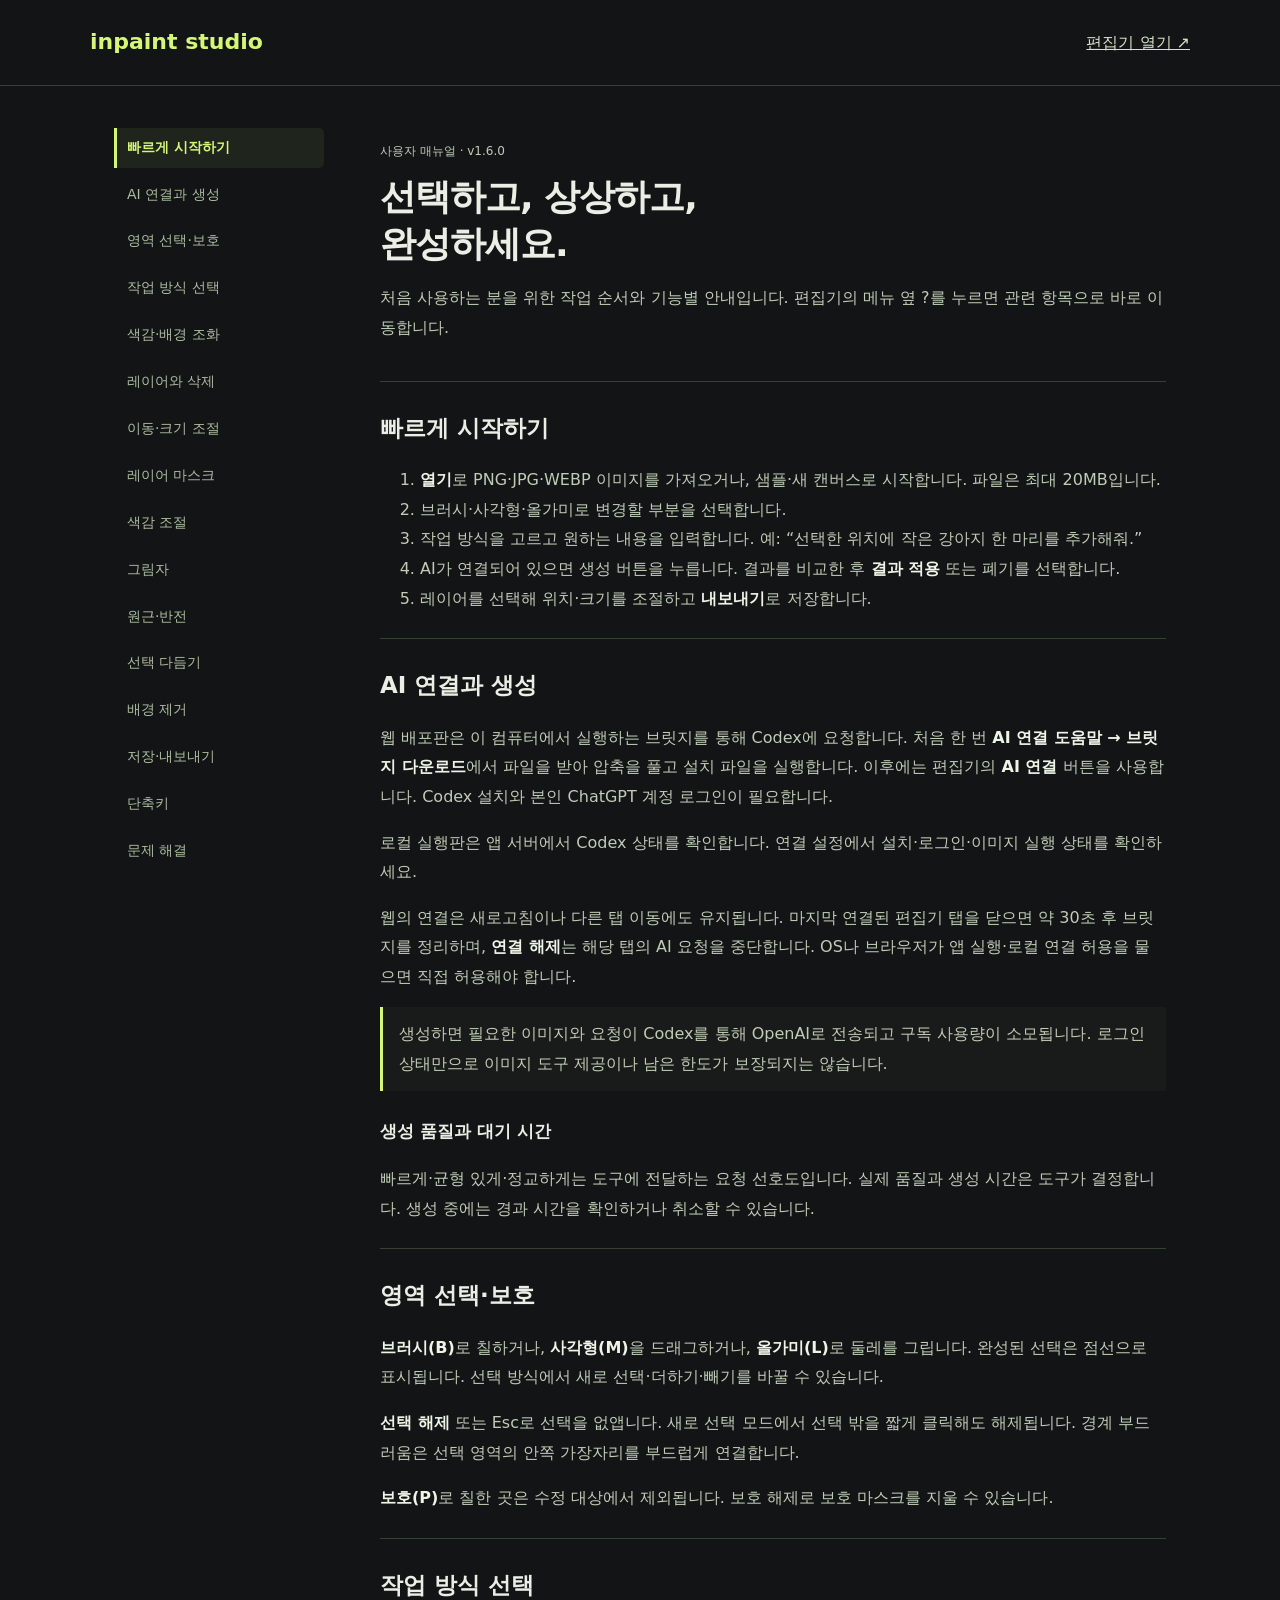
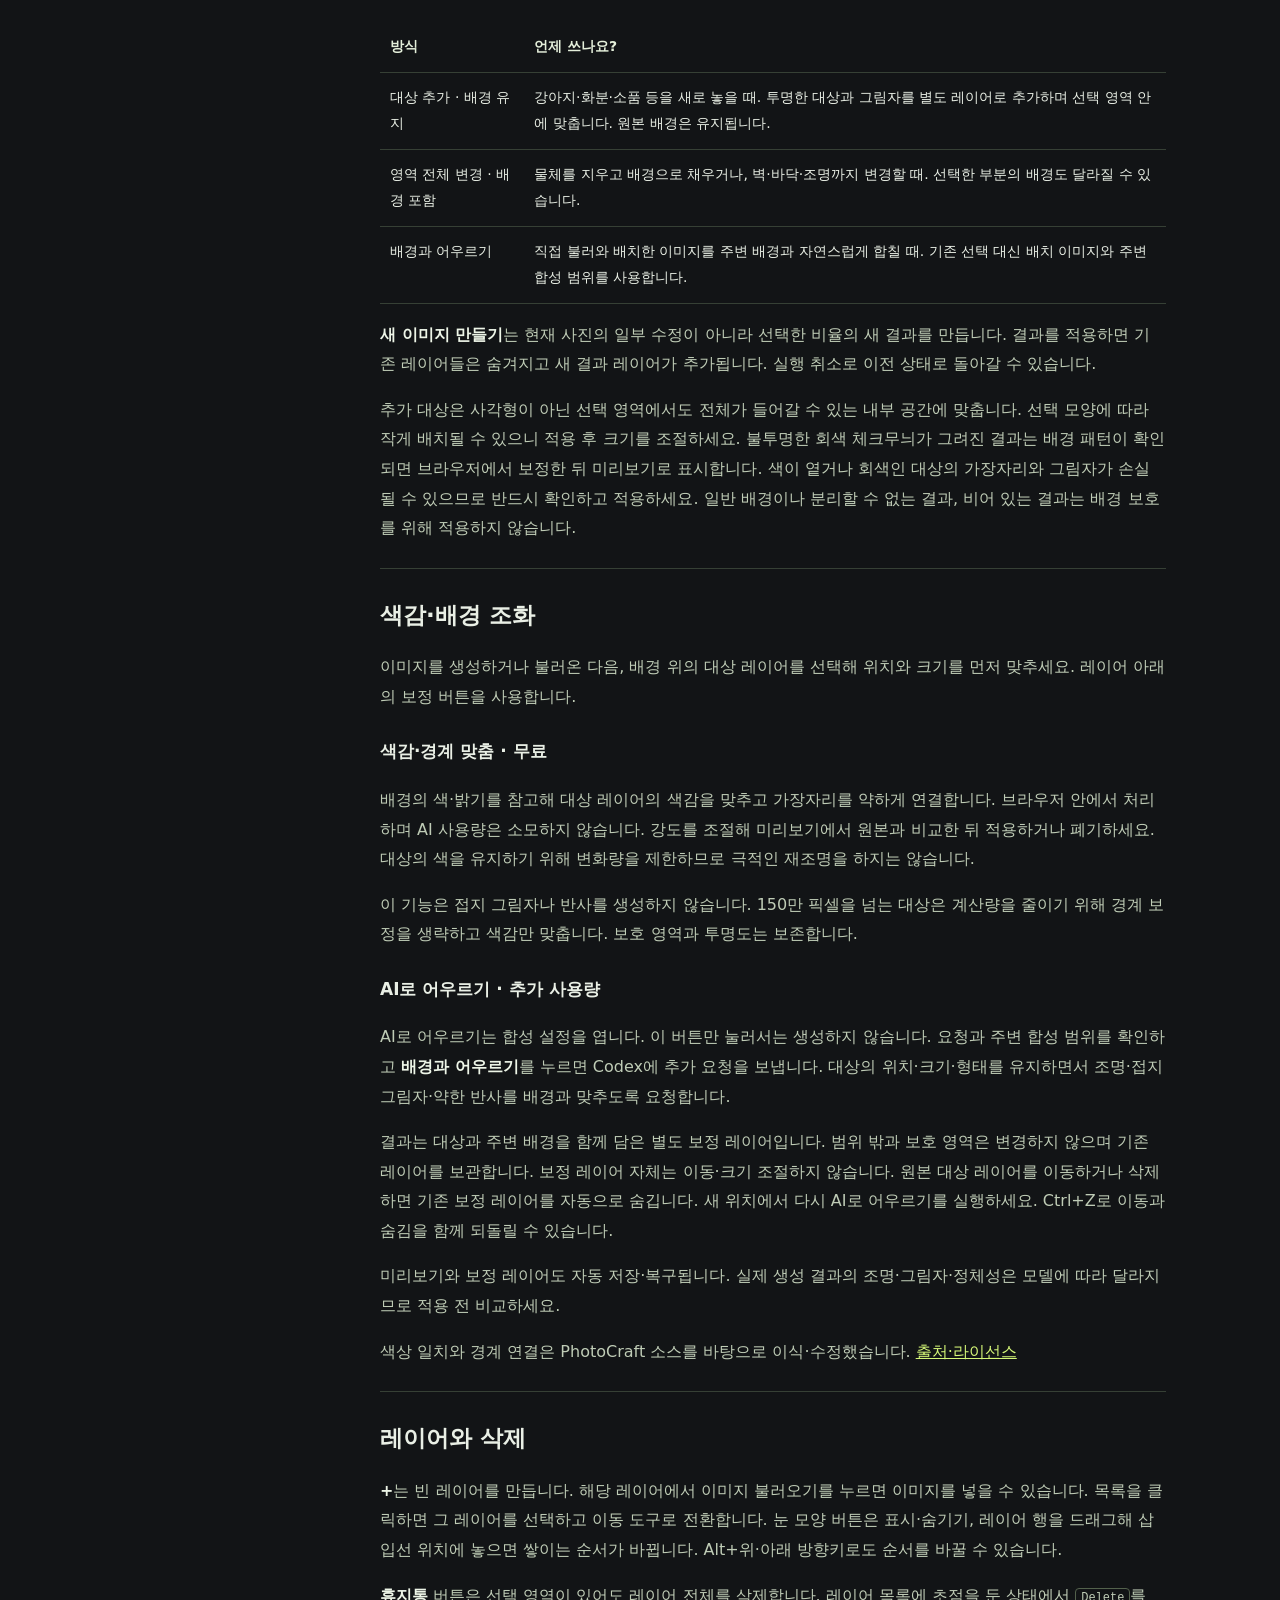
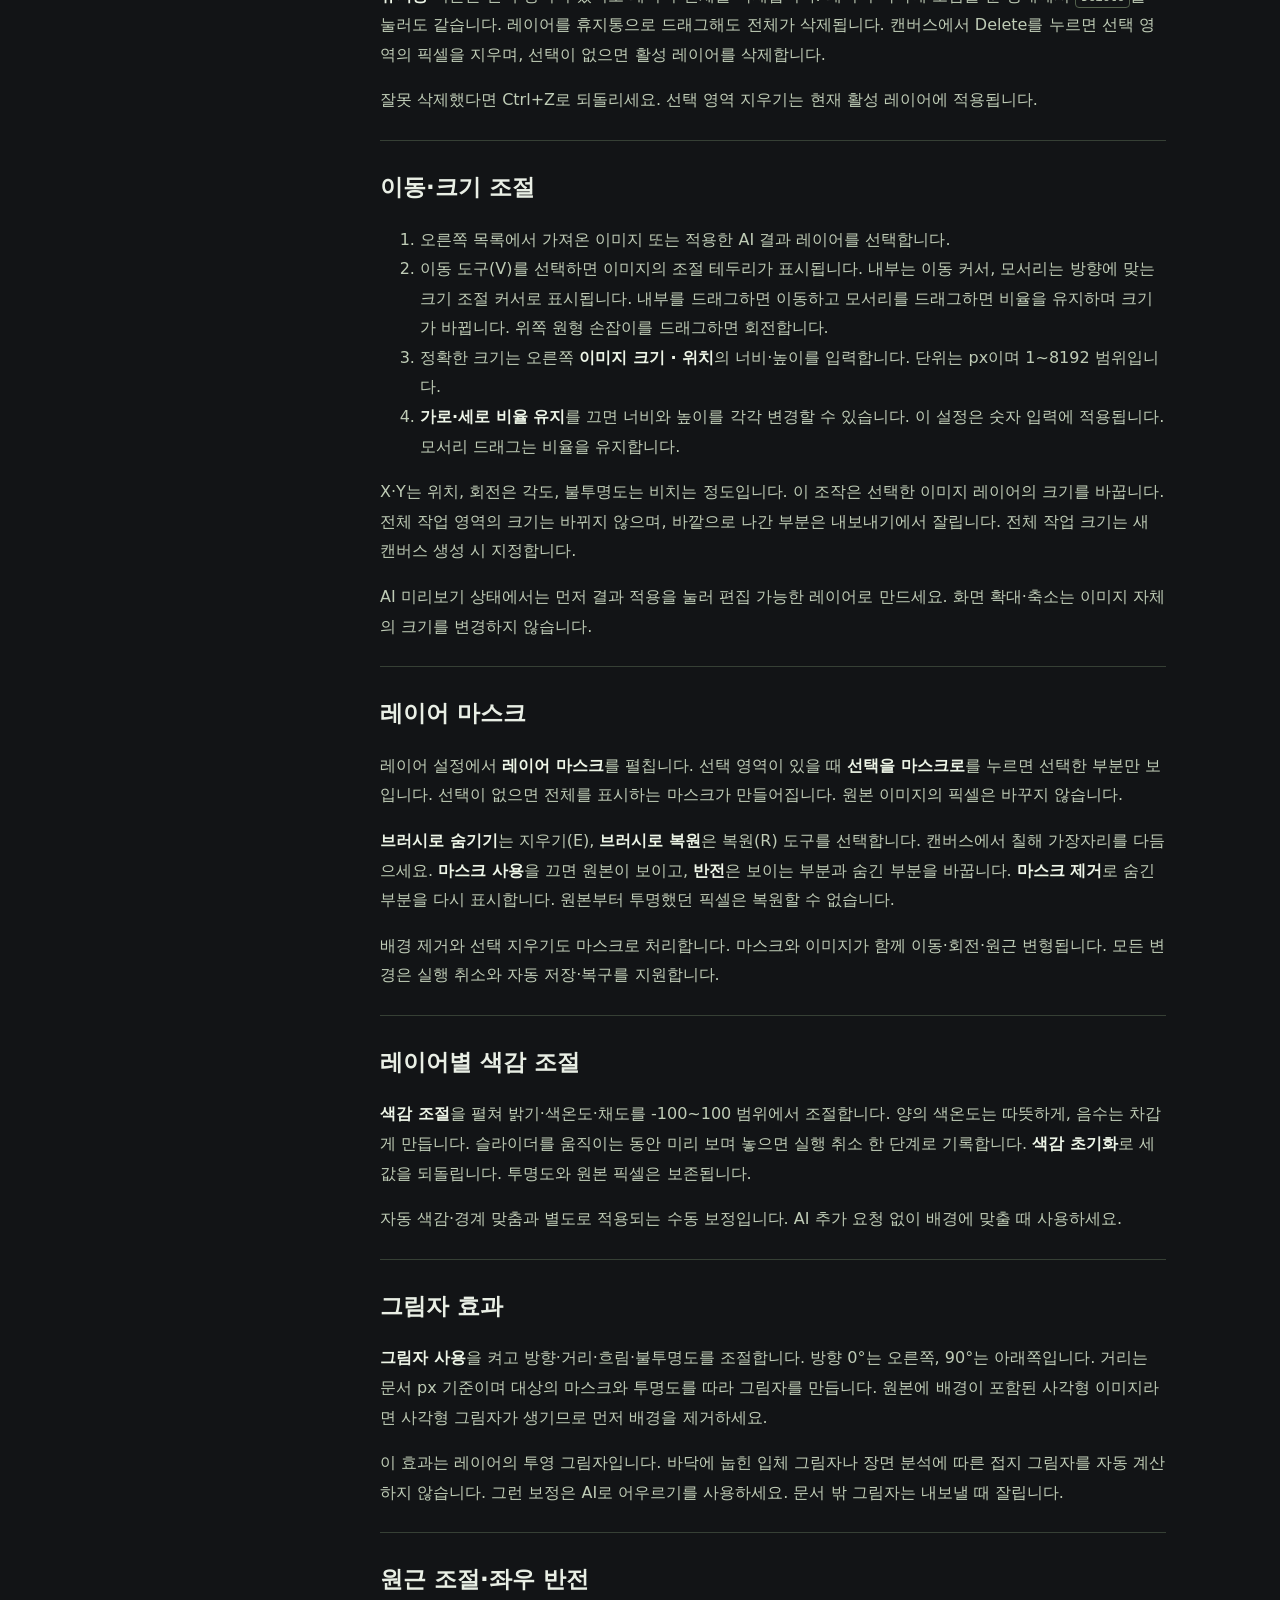
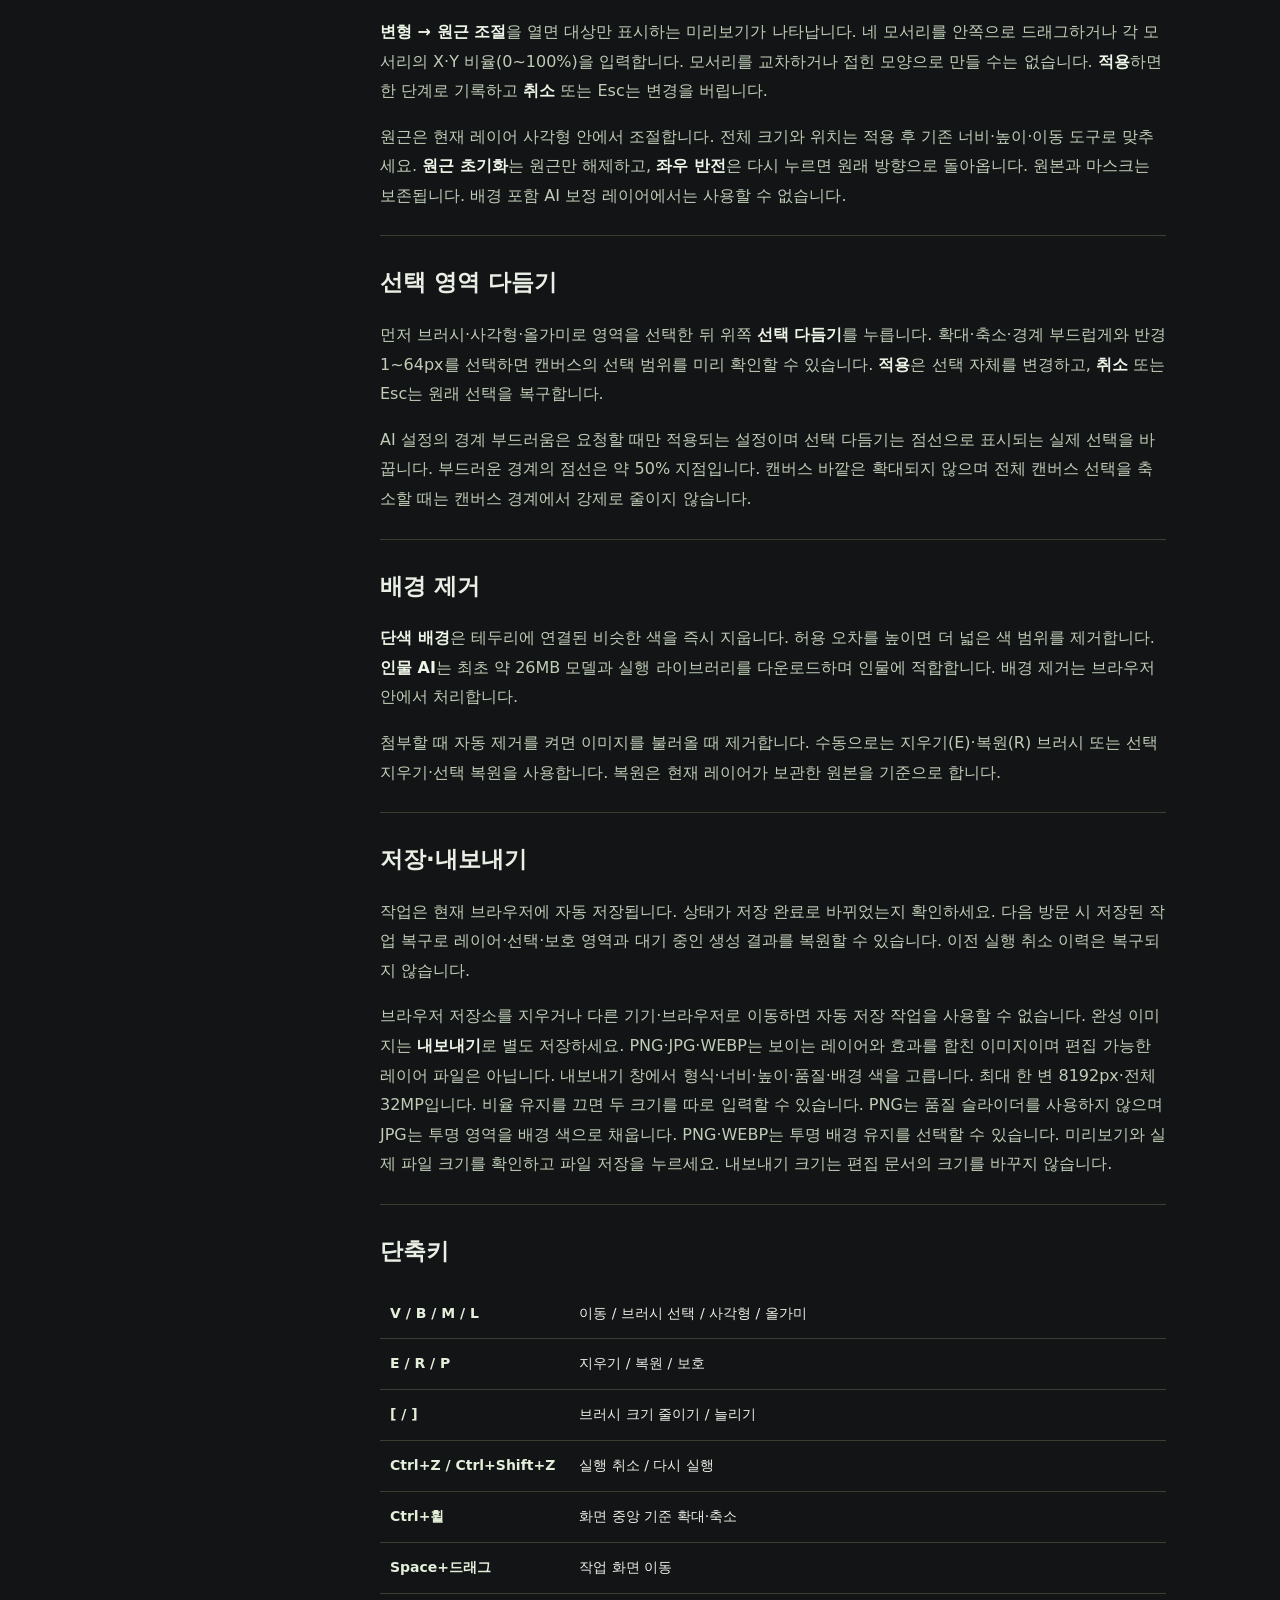
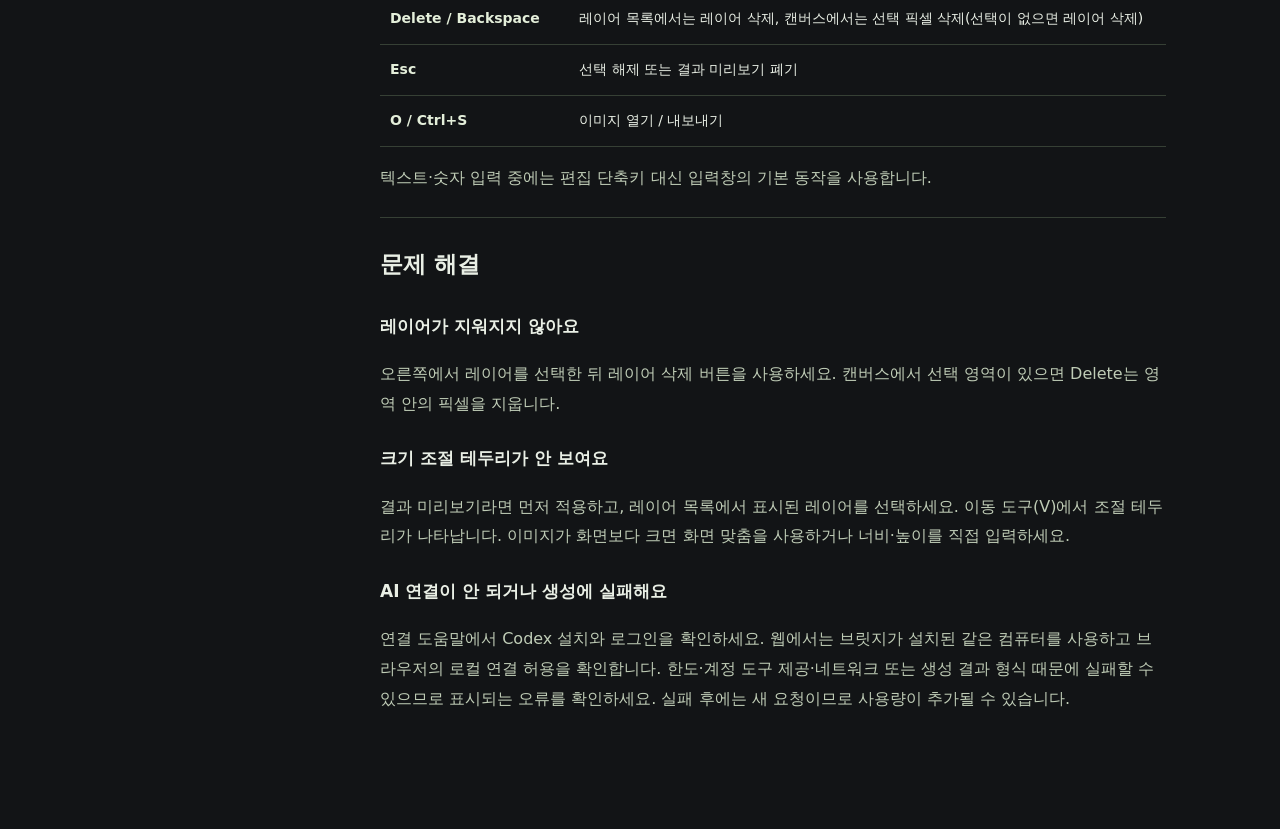
==== 2026-10-28-user-manual.html @ 8d617ab8 "Add files via upload" ====
<!doctype html>
<html lang="ko"><head><meta charset="utf-8"><meta name="viewport" content="width=device-width,initial-scale=1"><title>사용법 — Inpaint Studio</title><meta name="description" content="Inpaint Studio 사용자 매뉴얼. AI 연결, 영역 선택, 이미지 생성과 크기 조절, 레이어와 배경 제거 안내."><link rel="stylesheet" href="/2026-10-28-help.css"></head>
<body class="manual-page"><header class="manual-header"><a class="manual-brand" href="/">inpaint studio</a><a href="/" target="_blank" rel="noopener">편집기 열기 ↗</a></header>
<div class="manual-layout"><nav class="manual-nav" aria-label="사용법 목차"><a href="#start">빠르게 시작하기</a><a href="#ai">AI 연결과 생성</a><a href="#selection">영역 선택·보호</a><a href="#edit">작업 방식 선택</a><a href="#harmonize">색감·배경 조화</a><a href="#layers">레이어와 삭제</a><a href="#resize">이동·크기 조절</a><a href="#mask">레이어 마스크</a><a href="#adjustments">색감 조절</a><a href="#shadow">그림자</a><a href="#perspective">원근·반전</a><a href="#refine">선택 다듬기</a><a href="#background">배경 제거</a><a href="#save">저장·내보내기</a><a href="#shortcuts">단축키</a><a href="#trouble">문제 해결</a></nav>
<main class="manual-content"><p class="manual-version">사용자 매뉴얼 · v1.6.0</p><h1>선택하고, 상상하고,<br>완성하세요.</h1><p class="manual-lead">처음 사용하는 분을 위한 작업 순서와 기능별 안내입니다. 편집기의 메뉴 옆 ?를 누르면 관련 항목으로 바로 이동합니다.</p>
<section id="start"><h2>빠르게 시작하기</h2><ol><li><strong>열기</strong>로 PNG·JPG·WEBP 이미지를 가져오거나, 샘플·새 캔버스로 시작합니다. 파일은 최대 20MB입니다.</li><li>브러시·사각형·올가미로 변경할 부분을 선택합니다.</li><li>작업 방식을 고르고 원하는 내용을 입력합니다. 예: “선택한 위치에 작은 강아지 한 마리를 추가해줘.”</li><li>AI가 연결되어 있으면 생성 버튼을 누릅니다. 결과를 비교한 후 <strong>결과 적용</strong> 또는 폐기를 선택합니다.</li><li>레이어를 선택해 위치·크기를 조절하고 <strong>내보내기</strong>로 저장합니다.</li></ol></section>
<section id="ai"><h2>AI 연결과 생성</h2><p>웹 배포판은 이 컴퓨터에서 실행하는 브릿지를 통해 Codex에 요청합니다. 처음 한 번 <strong>AI 연결 도움말 → 브릿지 다운로드</strong>에서 파일을 받아 압축을 풀고 설치 파일을 실행합니다. 이후에는 편집기의 <strong>AI 연결</strong> 버튼을 사용합니다. Codex 설치와 본인 ChatGPT 계정 로그인이 필요합니다.</p><p>로컬 실행판은 앱 서버에서 Codex 상태를 확인합니다. 연결 설정에서 설치·로그인·이미지 실행 상태를 확인하세요.</p><p>웹의 연결은 새로고침이나 다른 탭 이동에도 유지됩니다. 마지막 연결된 편집기 탭을 닫으면 약 30초 후 브릿지를 정리하며, <strong>연결 해제</strong>는 해당 탭의 AI 요청을 중단합니다. OS나 브라우저가 앱 실행·로컬 연결 허용을 물으면 직접 허용해야 합니다.</p><p class="manual-note">생성하면 필요한 이미지와 요청이 Codex를 통해 OpenAI로 전송되고 구독 사용량이 소모됩니다. 로그인 상태만으로 이미지 도구 제공이나 남은 한도가 보장되지는 않습니다.</p><h3>생성 품질과 대기 시간</h3><p>빠르게·균형 있게·정교하게는 도구에 전달하는 요청 선호도입니다. 실제 품질과 생성 시간은 도구가 결정합니다. 생성 중에는 경과 시간을 확인하거나 취소할 수 있습니다.</p></section>
<section id="selection"><h2>영역 선택·보호</h2><p><strong>브러시(B)</strong>로 칠하거나, <strong>사각형(M)</strong>을 드래그하거나, <strong>올가미(L)</strong>로 둘레를 그립니다. 완성된 선택은 점선으로 표시됩니다. 선택 방식에서 새로 선택·더하기·빼기를 바꿀 수 있습니다.</p><p><strong>선택 해제</strong> 또는 Esc로 선택을 없앱니다. 새로 선택 모드에서 선택 밖을 짧게 클릭해도 해제됩니다. 경계 부드러움은 선택 영역의 안쪽 가장자리를 부드럽게 연결합니다.</p><p><strong>보호(P)</strong>로 칠한 곳은 수정 대상에서 제외됩니다. 보호 해제로 보호 마스크를 지울 수 있습니다.</p></section>
<section id="edit"><h2>작업 방식 선택</h2><table><thead><tr><th>방식</th><th>언제 쓰나요?</th></tr></thead><tbody><tr><td>대상 추가 · 배경 유지</td><td>강아지·화분·소품 등을 새로 놓을 때. 투명한 대상과 그림자를 별도 레이어로 추가하며 선택 영역 안에 맞춥니다. 원본 배경은 유지됩니다.</td></tr><tr><td>영역 전체 변경 · 배경 포함</td><td>물체를 지우고 배경으로 채우거나, 벽·바닥·조명까지 변경할 때. 선택한 부분의 배경도 달라질 수 있습니다.</td></tr><tr><td>배경과 어우르기</td><td>직접 불러와 배치한 이미지를 주변 배경과 자연스럽게 합칠 때. 기존 선택 대신 배치 이미지와 주변 합성 범위를 사용합니다.</td></tr></tbody></table><p><strong>새 이미지 만들기</strong>는 현재 사진의 일부 수정이 아니라 선택한 비율의 새 결과를 만듭니다. 결과를 적용하면 기존 레이어들은 숨겨지고 새 결과 레이어가 추가됩니다. 실행 취소로 이전 상태로 돌아갈 수 있습니다.</p><p>추가 대상은 사각형이 아닌 선택 영역에서도 전체가 들어갈 수 있는 내부 공간에 맞춥니다. 선택 모양에 따라 작게 배치될 수 있으니 적용 후 크기를 조절하세요. 불투명한 회색 체크무늬가 그려진 결과는 배경 패턴이 확인되면 브라우저에서 보정한 뒤 미리보기로 표시합니다. 색이 옅거나 회색인 대상의 가장자리와 그림자가 손실될 수 있으므로 반드시 확인하고 적용하세요. 일반 배경이나 분리할 수 없는 결과, 비어 있는 결과는 배경 보호를 위해 적용하지 않습니다.</p></section>
<section id="harmonize"><h2>색감·배경 조화</h2><p>이미지를 생성하거나 불러온 다음, 배경 위의 대상 레이어를 선택해 위치와 크기를 먼저 맞추세요. 레이어 아래의 보정 버튼을 사용합니다.</p><h3>색감·경계 맞춤 · 무료</h3><p>배경의 색·밝기를 참고해 대상 레이어의 색감을 맞추고 가장자리를 약하게 연결합니다. 브라우저 안에서 처리하며 AI 사용량은 소모하지 않습니다. 강도를 조절해 미리보기에서 원본과 비교한 뒤 적용하거나 폐기하세요. 대상의 색을 유지하기 위해 변화량을 제한하므로 극적인 재조명을 하지는 않습니다.</p><p>이 기능은 접지 그림자나 반사를 생성하지 않습니다. 150만 픽셀을 넘는 대상은 계산량을 줄이기 위해 경계 보정을 생략하고 색감만 맞춥니다. 보호 영역과 투명도는 보존합니다.</p><h3>AI로 어우르기 · 추가 사용량</h3><p>AI로 어우르기는 합성 설정을 엽니다. 이 버튼만 눌러서는 생성하지 않습니다. 요청과 주변 합성 범위를 확인하고 <strong>배경과 어우르기</strong>를 누르면 Codex에 추가 요청을 보냅니다. 대상의 위치·크기·형태를 유지하면서 조명·접지 그림자·약한 반사를 배경과 맞추도록 요청합니다.</p><p>결과는 대상과 주변 배경을 함께 담은 별도 보정 레이어입니다. 범위 밖과 보호 영역은 변경하지 않으며 기존 레이어를 보관합니다. 보정 레이어 자체는 이동·크기 조절하지 않습니다. 원본 대상 레이어를 이동하거나 삭제하면 기존 보정 레이어를 자동으로 숨깁니다. 새 위치에서 다시 AI로 어우르기를 실행하세요. Ctrl+Z로 이동과 숨김을 함께 되돌릴 수 있습니다.</p><p>미리보기와 보정 레이어도 자동 저장·복구됩니다. 실제 생성 결과의 조명·그림자·정체성은 모델에 따라 달라지므로 적용 전 비교하세요.</p><p>색상 일치와 경계 연결은 PhotoCraft 소스를 바탕으로 이식·수정했습니다. <a href="/2026-10-28-third-party-notices.txt" target="_blank" rel="noopener">출처·라이선스</a></p></section><section id="layers"><h2>레이어와 삭제</h2><p><strong>+</strong>는 빈 레이어를 만듭니다. 해당 레이어에서 이미지 불러오기를 누르면 이미지를 넣을 수 있습니다. 목록을 클릭하면 그 레이어를 선택하고 이동 도구로 전환합니다. 눈 모양 버튼은 표시·숨기기, 레이어 행을 드래그해 삽입선 위치에 놓으면 쌓이는 순서가 바뀝니다. Alt+위·아래 방향키로도 순서를 바꿀 수 있습니다.</p><p><strong>휴지통</strong> 버튼은 선택 영역이 있어도 레이어 전체를 삭제합니다. 레이어 목록에 초점을 둔 상태에서 <kbd>Delete</kbd>를 눌러도 같습니다. 레이어를 휴지통으로 드래그해도 전체가 삭제됩니다. 캔버스에서 Delete를 누르면 선택 영역의 픽셀을 지우며, 선택이 없으면 활성 레이어를 삭제합니다.</p><p>잘못 삭제했다면 Ctrl+Z로 되돌리세요. 선택 영역 지우기는 현재 활성 레이어에 적용됩니다.</p></section>
<section id="resize"><h2>이동·크기 조절</h2><ol><li>오른쪽 목록에서 가져온 이미지 또는 적용한 AI 결과 레이어를 선택합니다.</li><li>이동 도구(V)를 선택하면 이미지의 조절 테두리가 표시됩니다. 내부는 이동 커서, 모서리는 방향에 맞는 크기 조절 커서로 표시됩니다. 내부를 드래그하면 이동하고 모서리를 드래그하면 비율을 유지하며 크기가 바뀝니다. 위쪽 원형 손잡이를 드래그하면 회전합니다.</li><li>정확한 크기는 오른쪽 <strong>이미지 크기 · 위치</strong>의 너비·높이를 입력합니다. 단위는 px이며 1~8192 범위입니다.</li><li><strong>가로·세로 비율 유지</strong>를 끄면 너비와 높이를 각각 변경할 수 있습니다. 이 설정은 숫자 입력에 적용됩니다. 모서리 드래그는 비율을 유지합니다.</li></ol><p>X·Y는 위치, 회전은 각도, 불투명도는 비치는 정도입니다. 이 조작은 선택한 이미지 레이어의 크기를 바꿉니다. 전체 작업 영역의 크기는 바뀌지 않으며, 바깥으로 나간 부분은 내보내기에서 잘립니다. 전체 작업 크기는 새 캔버스 생성 시 지정합니다.</p><p>AI 미리보기 상태에서는 먼저 결과 적용을 눌러 편집 가능한 레이어로 만드세요. 화면 확대·축소는 이미지 자체의 크기를 변경하지 않습니다.</p></section>
<section id="mask"><h2>레이어 마스크</h2><p>레이어 설정에서 <strong>레이어 마스크</strong>를 펼칩니다. 선택 영역이 있을 때 <strong>선택을 마스크로</strong>를 누르면 선택한 부분만 보입니다. 선택이 없으면 전체를 표시하는 마스크가 만들어집니다. 원본 이미지의 픽셀은 바꾸지 않습니다.</p><p><strong>브러시로 숨기기</strong>는 지우기(E), <strong>브러시로 복원</strong>은 복원(R) 도구를 선택합니다. 캔버스에서 칠해 가장자리를 다듬으세요. <strong>마스크 사용</strong>을 끄면 원본이 보이고, <strong>반전</strong>은 보이는 부분과 숨긴 부분을 바꿉니다. <strong>마스크 제거</strong>로 숨긴 부분을 다시 표시합니다. 원본부터 투명했던 픽셀은 복원할 수 없습니다.</p><p>배경 제거와 선택 지우기도 마스크로 처리합니다. 마스크와 이미지가 함께 이동·회전·원근 변형됩니다. 모든 변경은 실행 취소와 자동 저장·복구를 지원합니다.</p></section>
<section id="adjustments"><h2>레이어별 색감 조절</h2><p><strong>색감 조절</strong>을 펼쳐 밝기·색온도·채도를 -100~100 범위에서 조절합니다. 양의 색온도는 따뜻하게, 음수는 차갑게 만듭니다. 슬라이더를 움직이는 동안 미리 보며 놓으면 실행 취소 한 단계로 기록합니다. <strong>색감 초기화</strong>로 세 값을 되돌립니다. 투명도와 원본 픽셀은 보존됩니다.</p><p>자동 색감·경계 맞춤과 별도로 적용되는 수동 보정입니다. AI 추가 요청 없이 배경에 맞출 때 사용하세요.</p></section>
<section id="shadow"><h2>그림자 효과</h2><p><strong>그림자 사용</strong>을 켜고 방향·거리·흐림·불투명도를 조절합니다. 방향 0°는 오른쪽, 90°는 아래쪽입니다. 거리는 문서 px 기준이며 대상의 마스크와 투명도를 따라 그림자를 만듭니다. 원본에 배경이 포함된 사각형 이미지라면 사각형 그림자가 생기므로 먼저 배경을 제거하세요.</p><p>이 효과는 레이어의 투영 그림자입니다. 바닥에 눕힌 입체 그림자나 장면 분석에 따른 접지 그림자를 자동 계산하지 않습니다. 그런 보정은 AI로 어우르기를 사용하세요. 문서 밖 그림자는 내보낼 때 잘립니다.</p></section>
<section id="perspective"><h2>원근 조절·좌우 반전</h2><p><strong>변형 → 원근 조절</strong>을 열면 대상만 표시하는 미리보기가 나타납니다. 네 모서리를 안쪽으로 드래그하거나 각 모서리의 X·Y 비율(0~100%)을 입력합니다. 모서리를 교차하거나 접힌 모양으로 만들 수는 없습니다. <strong>적용</strong>하면 한 단계로 기록하고 <strong>취소</strong> 또는 Esc는 변경을 버립니다.</p><p>원근은 현재 레이어 사각형 안에서 조절합니다. 전체 크기와 위치는 적용 후 기존 너비·높이·이동 도구로 맞추세요. <strong>원근 초기화</strong>는 원근만 해제하고, <strong>좌우 반전</strong>은 다시 누르면 원래 방향으로 돌아옵니다. 원본과 마스크는 보존됩니다. 배경 포함 AI 보정 레이어에서는 사용할 수 없습니다.</p></section>
<section id="refine"><h2>선택 영역 다듬기</h2><p>먼저 브러시·사각형·올가미로 영역을 선택한 뒤 위쪽 <strong>선택 다듬기</strong>를 누릅니다. 확대·축소·경계 부드럽게와 반경 1~64px를 선택하면 캔버스의 선택 범위를 미리 확인할 수 있습니다. <strong>적용</strong>은 선택 자체를 변경하고, <strong>취소</strong> 또는 Esc는 원래 선택을 복구합니다.</p><p>AI 설정의 경계 부드러움은 요청할 때만 적용되는 설정이며 선택 다듬기는 점선으로 표시되는 실제 선택을 바꿉니다. 부드러운 경계의 점선은 약 50% 지점입니다. 캔버스 바깥은 확대되지 않으며 전체 캔버스 선택을 축소할 때는 캔버스 경계에서 강제로 줄이지 않습니다.</p></section><section id="background"><h2>배경 제거</h2><p><strong>단색 배경</strong>은 테두리에 연결된 비슷한 색을 즉시 지웁니다. 허용 오차를 높이면 더 넓은 색 범위를 제거합니다. <strong>인물 AI</strong>는 최초 약 26MB 모델과 실행 라이브러리를 다운로드하며 인물에 적합합니다. 배경 제거는 브라우저 안에서 처리합니다.</p><p>첨부할 때 자동 제거를 켜면 이미지를 불러올 때 제거합니다. 수동으로는 지우기(E)·복원(R) 브러시 또는 선택 지우기·선택 복원을 사용합니다. 복원은 현재 레이어가 보관한 원본을 기준으로 합니다.</p></section>
<section id="save"><h2>저장·내보내기</h2><p>작업은 현재 브라우저에 자동 저장됩니다. 상태가 저장 완료로 바뀌었는지 확인하세요. 다음 방문 시 저장된 작업 복구로 레이어·선택·보호 영역과 대기 중인 생성 결과를 복원할 수 있습니다. 이전 실행 취소 이력은 복구되지 않습니다.</p><p>브라우저 저장소를 지우거나 다른 기기·브라우저로 이동하면 자동 저장 작업을 사용할 수 없습니다. 완성 이미지는 <strong>내보내기</strong>로 별도 저장하세요. PNG·JPG·WEBP는 보이는 레이어와 효과를 합친 이미지이며 편집 가능한 레이어 파일은 아닙니다. 내보내기 창에서 형식·너비·높이·품질·배경 색을 고릅니다. 최대 한 변 8192px·전체 32MP입니다. 비율 유지를 끄면 두 크기를 따로 입력할 수 있습니다. PNG는 품질 슬라이더를 사용하지 않으며 JPG는 투명 영역을 배경 색으로 채웁니다. PNG·WEBP는 투명 배경 유지를 선택할 수 있습니다. 미리보기와 실제 파일 크기를 확인하고 파일 저장을 누르세요. 내보내기 크기는 편집 문서의 크기를 바꾸지 않습니다.</p></section>
<section id="shortcuts"><h2>단축키</h2><table><tbody><tr><th>V / B / M / L</th><td>이동 / 브러시 선택 / 사각형 / 올가미</td></tr><tr><th>E / R / P</th><td>지우기 / 복원 / 보호</td></tr><tr><th>[ / ]</th><td>브러시 크기 줄이기 / 늘리기</td></tr><tr><th>Ctrl+Z / Ctrl+Shift+Z</th><td>실행 취소 / 다시 실행</td></tr><tr><th>Ctrl+휠</th><td>화면 중앙 기준 확대·축소</td></tr><tr><th>Space+드래그</th><td>작업 화면 이동</td></tr><tr><th>Delete / Backspace</th><td>레이어 목록에서는 레이어 삭제, 캔버스에서는 선택 픽셀 삭제(선택이 없으면 레이어 삭제)</td></tr><tr><th>Esc</th><td>선택 해제 또는 결과 미리보기 폐기</td></tr><tr><th>O / Ctrl+S</th><td>이미지 열기 / 내보내기</td></tr></tbody></table><p>텍스트·숫자 입력 중에는 편집 단축키 대신 입력창의 기본 동작을 사용합니다.</p></section>
<section id="trouble"><h2>문제 해결</h2><h3>레이어가 지워지지 않아요</h3><p>오른쪽에서 레이어를 선택한 뒤 레이어 삭제 버튼을 사용하세요. 캔버스에서 선택 영역이 있으면 Delete는 영역 안의 픽셀을 지웁니다.</p><h3>크기 조절 테두리가 안 보여요</h3><p>결과 미리보기라면 먼저 적용하고, 레이어 목록에서 표시된 레이어를 선택하세요. 이동 도구(V)에서 조절 테두리가 나타납니다. 이미지가 화면보다 크면 화면 맞춤을 사용하거나 너비·높이를 직접 입력하세요.</p><h3>AI 연결이 안 되거나 생성에 실패해요</h3><p>연결 도움말에서 Codex 설치와 로그인을 확인하세요. 웹에서는 브릿지가 설치된 같은 컴퓨터를 사용하고 브라우저의 로컬 연결 허용을 확인합니다. 한도·계정 도구 제공·네트워크 또는 생성 결과 형식 때문에 실패할 수 있으므로 표시되는 오류를 확인하세요. 실패 후에는 새 요청이므로 사용량이 추가될 수 있습니다.</p></section>
</main></div><script type="module" src="/2026-10-29-manual-navigation.mjs"></script></body></html>
---- 2026-10-28-help.css ----
.manual-link{display:inline-flex;align-items:center;justify-content:center;text-decoration:none;color:#c7d4c4;border:1px solid #414940;border-radius:7px;padding:9px 12px;font-size:12px;white-space:nowrap}
.section-heading,.setting-row,.transform-heading{position:relative}
.context-help{position:static;display:inline-flex;vertical-align:middle;margin-left:5px;font-weight:400;letter-spacing:normal}
.help-link{position:relative;display:inline-grid;place-items:center;width:15px;height:15px;border:1px solid #76856a;border-radius:50%;color:#c3d6b0;text-decoration:none;font:9px/1 system-ui;flex:none}
.help-link:after{content:"";position:absolute;inset:-5px}
.help-link:hover,.help-link:focus-visible{border-color:#d5f778;color:#d5f778;outline:2px solid #d5f77855;outline-offset:2px}
.help-tip{display:none;position:absolute;right:0;top:100%;padding:10px 12px;width:240px;max-width:70vw;background:#283126;color:#eef5e8;border:1px solid #718263;border-radius:8px;box-shadow:0 6px 20px #0005;font:12px/1.7 system-ui;white-space:normal;z-index:30}
.context-help:hover>.help-tip,.context-help:focus-within>.help-tip{display:block}
.transform-heading{display:flex;align-items:center;gap:6px;margin-top:20px}.transform-heading strong{font-size:12px;font-weight:600;color:#dce7d4}
.aspect-lock{display:flex;align-items:center;gap:8px;margin-top:12px;font-size:12px;color:#acbba4}.aspect-lock input{width:16px;height:16px;accent-color:#d5f778}
.harmonize-controls{border-top:1px solid #364035;margin-top:18px;padding-top:4px}.harmonize-actions{display:grid;grid-template-columns:1fr 1fr;gap:8px;margin-top:9px}.harmonize-actions button{border:1px solid #657b48;border-radius:6px;padding:10px 5px;color:#d6e6c4;font-size:12px;line-height:1.5}.harmonize-actions small{display:block;font-size:10px;color:#a0ae95;margin-top:3px}.harmonize-actions button:hover:not(:disabled){background:#d5f77812}.harmonize-actions button:disabled{opacity:.45;cursor:default}
.layer-buttons{justify-content:flex-end}.layer-buttons .trash-button{display:grid;place-items:center;width:34px;height:34px;padding:7px;border-color:#655047;color:#d6b7ac}.trash-button svg{width:18px;height:18px;fill:none;stroke:currentColor;stroke-width:1.6;stroke-linecap:round;stroke-linejoin:round}.trash-button:hover,.trash-button.trash-over{background:#a343332b;border-color:#e99b8e;color:#ffd6ce}
.layer-item{position:relative;cursor:grab;user-select:none;touch-action:none}.layer-item:active{cursor:grabbing}.layer-item.drag-source{opacity:.45}.layer-item.drop-above{border-top:3px solid #d5f778}.layer-item.drop-below{border-bottom:3px solid #d5f778}
.layers:focus-visible{outline:2px solid #d5f778;outline-offset:3px}.transform-grid{grid-template-columns:repeat(2,minmax(0,1fr));gap:10px}.transform-grid label{display:grid;grid-template-columns:36px minmax(0,1fr);gap:5px;font-size:11px;min-width:0}.transform-grid input{box-sizing:border-box;width:100%;min-width:0;max-width:none;height:34px;padding:7px;font-size:12px}
.manual-page{margin:0;background:#121416;color:#e9efe5;font:16px/1.85 system-ui,sans-serif}.manual-page *{box-sizing:border-box}
.manual-header{display:flex;align-items:center;justify-content:space-between;gap:20px;border-bottom:1px solid #364035;padding:22px max(24px,calc((100vw - 1100px)/2))}.manual-brand{font-size:22px;font-weight:650;color:#d5f778;text-decoration:none}.manual-header a:last-child{color:#d6e5c7}
.manual-layout{max-width:1100px;margin:auto;display:grid;grid-template-columns:210px minmax(0,1fr);gap:56px;padding:42px 24px 100px}.manual-nav{position:sticky;top:24px;align-self:start;display:grid;gap:7px}.manual-nav a{color:#acbda0;text-decoration:none;padding:5px 0;font-size:14px}.manual-nav a:hover{color:#d5f778}.manual-content{min-width:0}.manual-content h1{font-size:36px;line-height:1.3;margin:0 0 16px;letter-spacing:-1px}.manual-lead{color:#aebda4;margin-bottom:38px}.manual-content section{scroll-margin-top:25px;padding-top:25px;margin-top:25px;border-top:1px solid #364035}.manual-content h2{font-size:23px;margin:0 0 16px}.manual-content h3{font-size:17px;margin-top:25px}.manual-content p,.manual-content li{color:#bfccb6}.manual-content strong{color:#edf5e7}.manual-content a{color:#d5f778}.manual-content table{border-collapse:collapse;width:100%;font-size:14px}.manual-content td,.manual-content th{padding:12px 10px;border-bottom:1px solid #364035;text-align:left;vertical-align:top}.manual-content th{color:#e4efda}.manual-content kbd{border:1px solid #53614c;border-radius:4px;padding:2px 5px;font-size:12px}.manual-note{border-left:3px solid #d5f778;padding:12px 16px;background:#d5f77808}.manual-version{font-size:12px;color:#91a285}
@media(max-width:700px){.manual-layout{display:block;padding:24px 20px 70px}.manual-nav{position:static;display:flex;flex-wrap:wrap;gap:8px 18px;margin-bottom:30px}.manual-content h1{font-size:29px}.manual-header{padding:18px 20px}.manual-header a:last-child{font-size:13px}.manual-content table{font-size:12px}.manual-link{padding:8px 6px;font-size:11px}}
@media(prefers-reduced-motion:reduce){.manual-page{scroll-behavior:auto}}

.manual-nav{max-height:calc(100dvh - 48px);overflow-y:auto;scrollbar-width:thin}.manual-nav a{padding:7px 10px;border-left:3px solid transparent;border-radius:0 5px 5px 0}.manual-nav a.is-current{color:#d5f778;background:#d5f77812;border-left-color:#d5f778;font-weight:650}.manual-nav a:focus-visible{outline:2px solid #d5f778;outline-offset:2px}@media(max-width:700px){.manual-nav{max-height:none;overflow:visible}}
.effect-group{border-top:1px solid #364035;margin-top:14px;padding-top:4px}.effect-group summary{display:flex;align-items:center;gap:7px;cursor:pointer;font-size:12px;font-weight:600;padding:12px 0;color:#e4ebdf}.effect-group summary:before{content:'›';color:#9eae91}.effect-group[open] summary:before{content:'⌄'}.effect-body{padding:0 0 8px}.effect-row{display:flex;justify-content:space-between;align-items:center;gap:12px;font-size:12px;color:#b5c2ac;margin:14px 0 10px}.effect-row output{font-size:11px;color:#d2e3be;font-variant-numeric:tabular-nums}.effect-check{display:flex;align-items:center;gap:8px;color:#c6d1be;font-size:12px;margin:12px 0}.effect-check input{accent-color:#d5f778;width:15px;height:15px}.effect-actions{display:grid;grid-template-columns:1fr 1fr;gap:7px}.effect-actions button,.effect-reset{border:1px solid #45543b;border-radius:5px;padding:9px 6px;font-size:11px;color:#c9dab9}.effect-reset{margin-top:10px}.effect-group input[type=range]{width:100%;margin:0}.effect-group button:disabled{cursor:not-allowed;opacity:.4}.effect-group summary:focus-visible{outline:2px solid #d5f778;outline-offset:2px}
#perspective-dialog{width:min(640px,96vw);max-height:92dvh;overflow:auto}#perspective-preview{display:block;width:100%;height:auto;background:repeating-conic-gradient(#51554e 0% 25%,#73776d 0% 50%) 0/16px 16px;border-radius:5px;touch-action:none;cursor:crosshair}.quad-inputs{display:grid;grid-template-columns:1fr 1fr;gap:10px;margin-top:14px}.quad-inputs fieldset{border:1px solid #42503a;border-radius:6px;display:flex;gap:8px;min-width:0;padding:8px}.quad-inputs legend{font-size:11px;color:#a9b99b}.quad-inputs label{display:flex;align-items:center;gap:5px;font-size:10px;min-width:0}.quad-inputs input{min-width:0;width:100%;padding:6px;font-size:11px}
#refine-dialog{position:fixed;left:auto;right:24px;bottom:24px;top:auto;margin:0;width:min(360px,92vw)}#refine-dialog::backdrop{background:#0002;backdrop-filter:none}#export-dialog{max-height:92dvh;overflow:auto}#export-preview{display:block;max-height:240px;max-width:100%;margin:20px auto 0;background:repeating-conic-gradient(#51554e 0% 25%,#73776d 0% 50%) 0/16px 16px}#export-background{width:45px;height:30px;border:1px solid #536149;padding:2px;background:none}#export-dialog .dimension-inputs{margin:16px 0}.dialog-actions{flex-wrap:wrap}
@media(max-width:500px){.quad-inputs{grid-template-columns:1fr}.effect-actions{grid-template-columns:1fr 1fr}#perspective-dialog{padding:20px}#refine-dialog{right:4vw;bottom:16px}.manual-nav{max-height:none}}
#perspective-preview{width:auto;max-width:100%;max-height:476px;margin:0 auto}
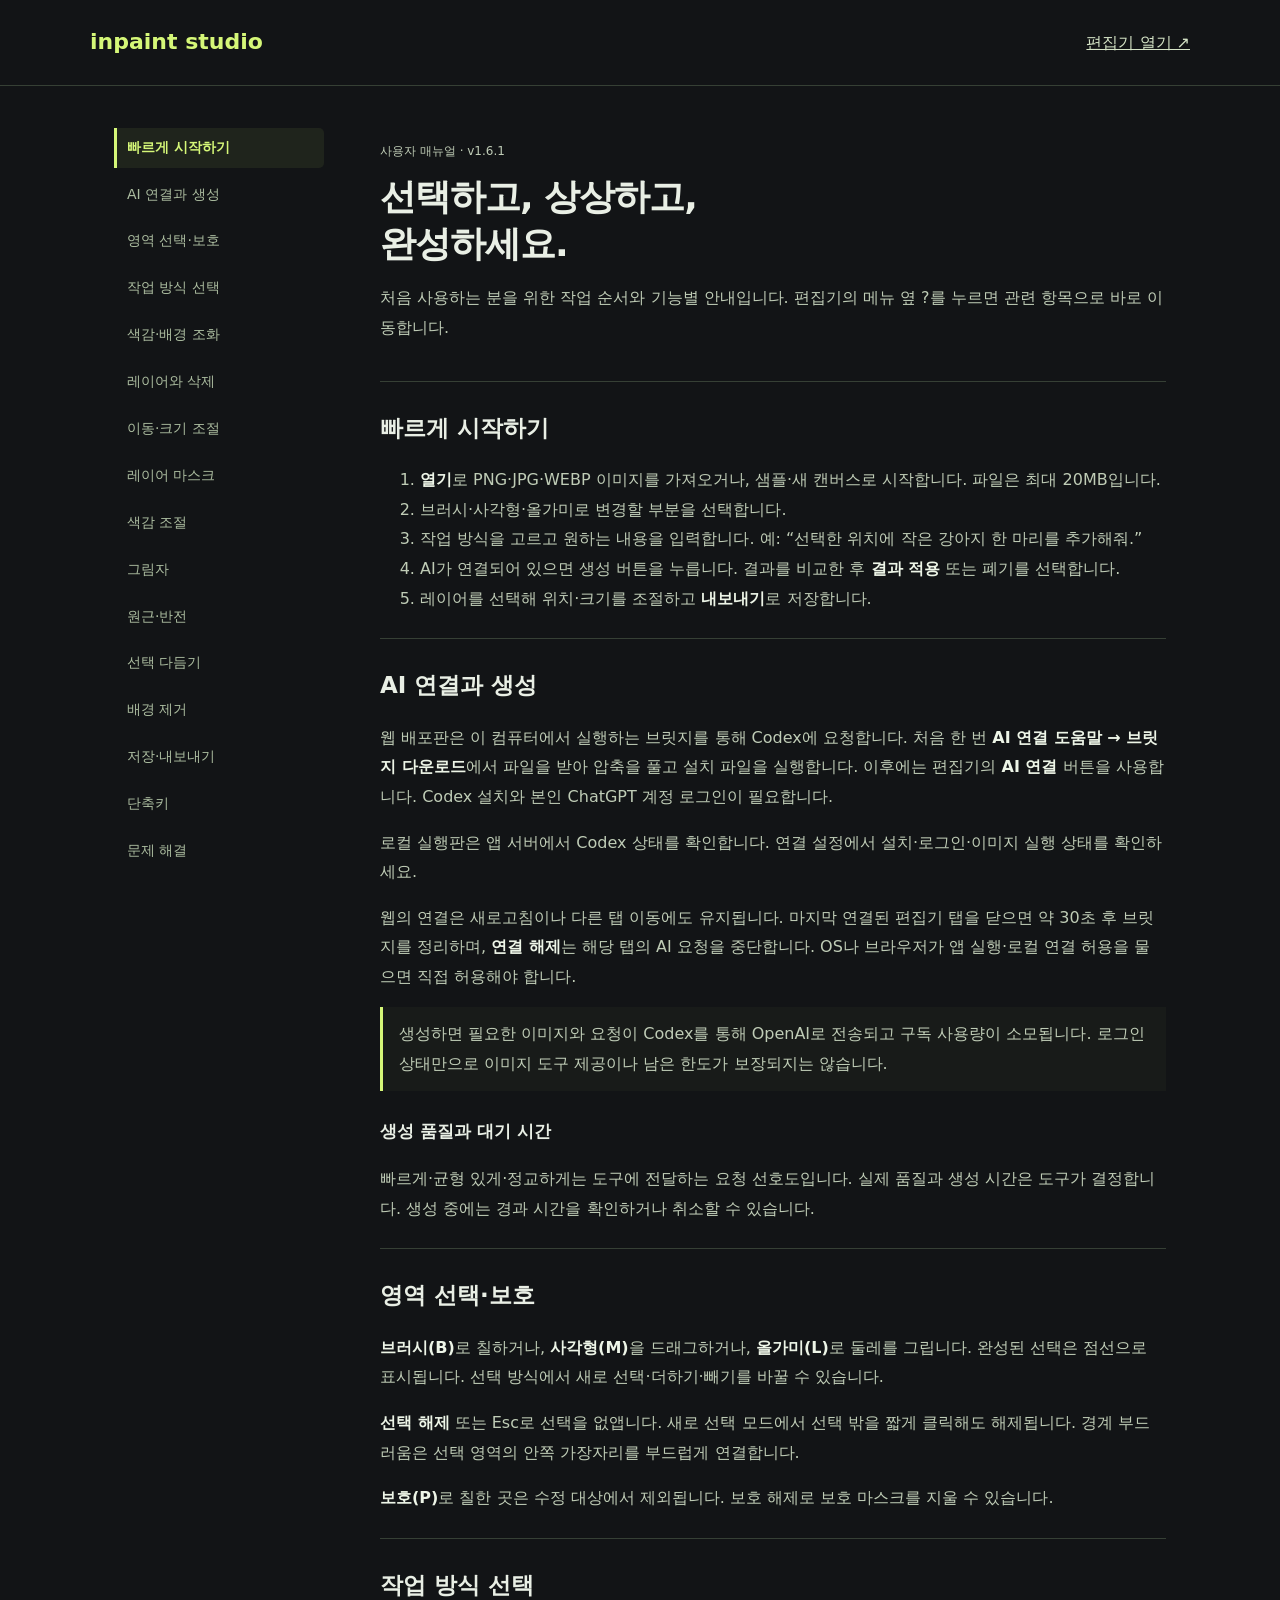
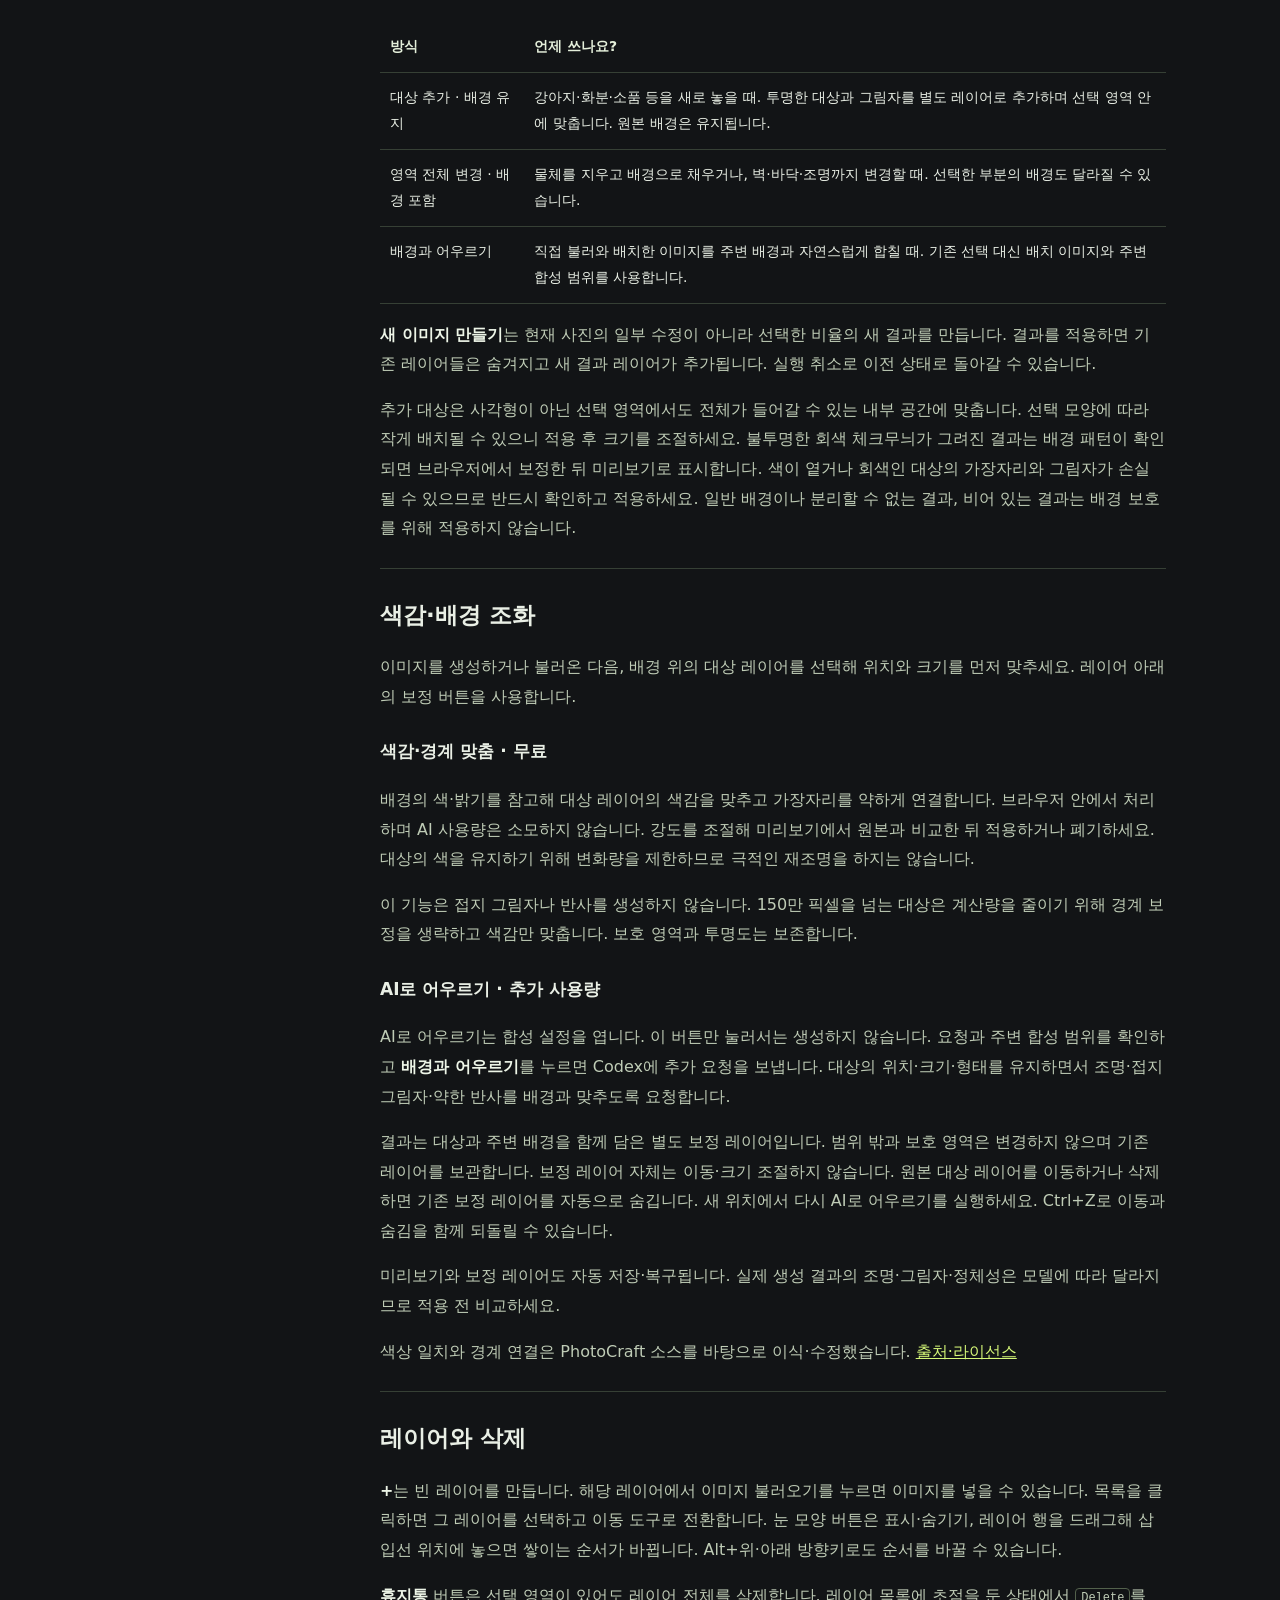
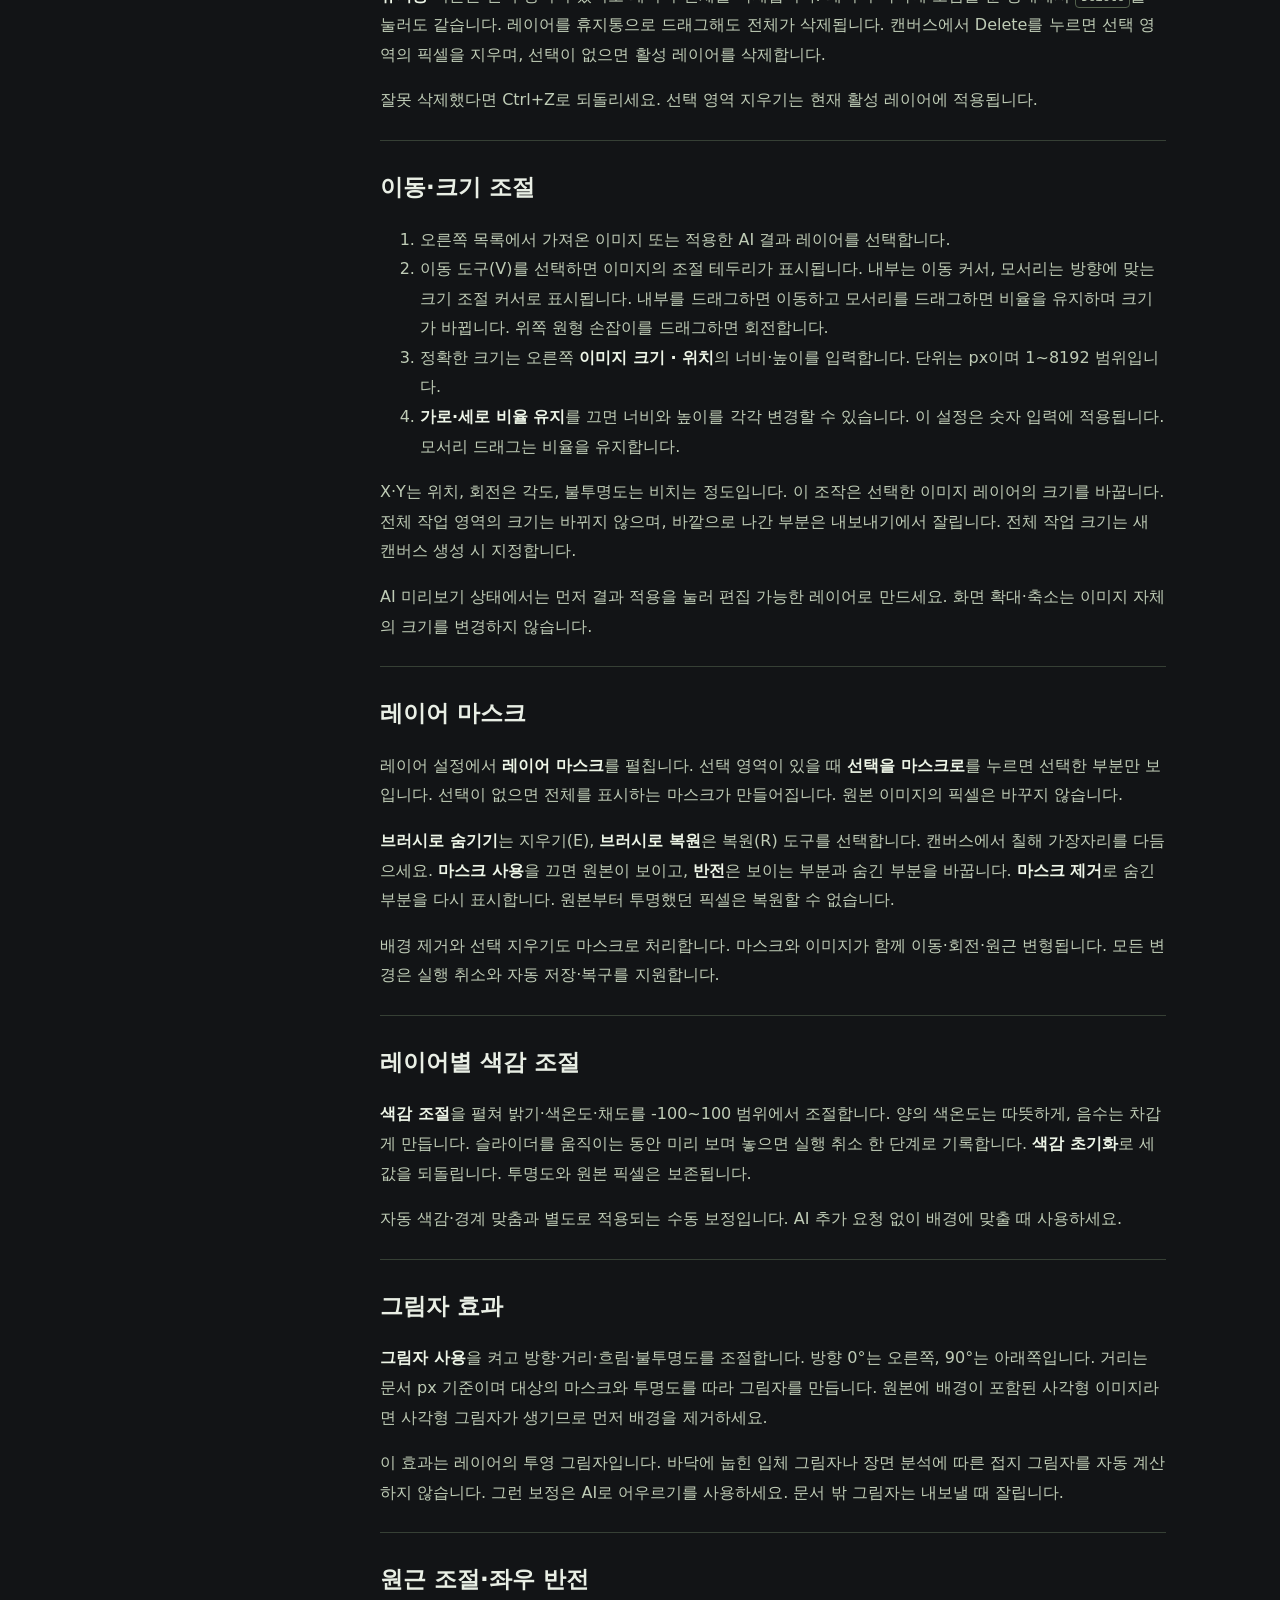
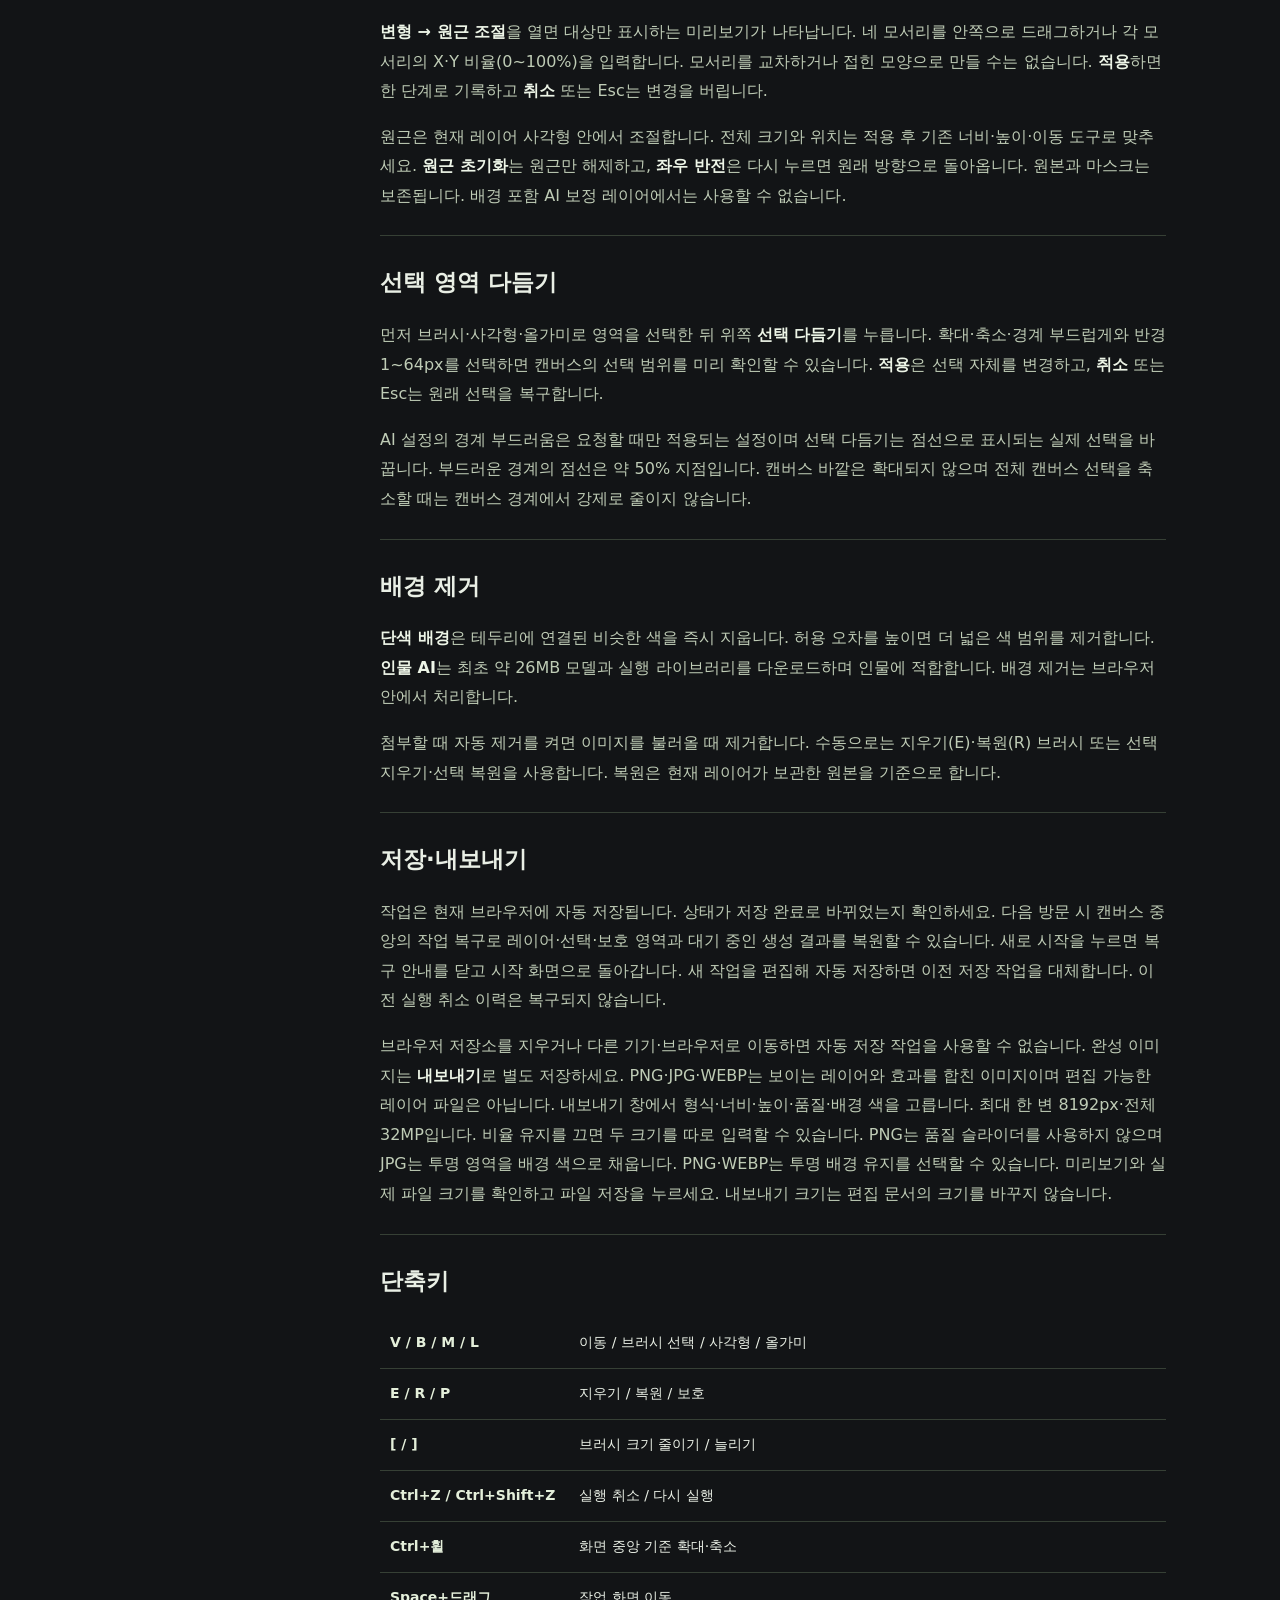
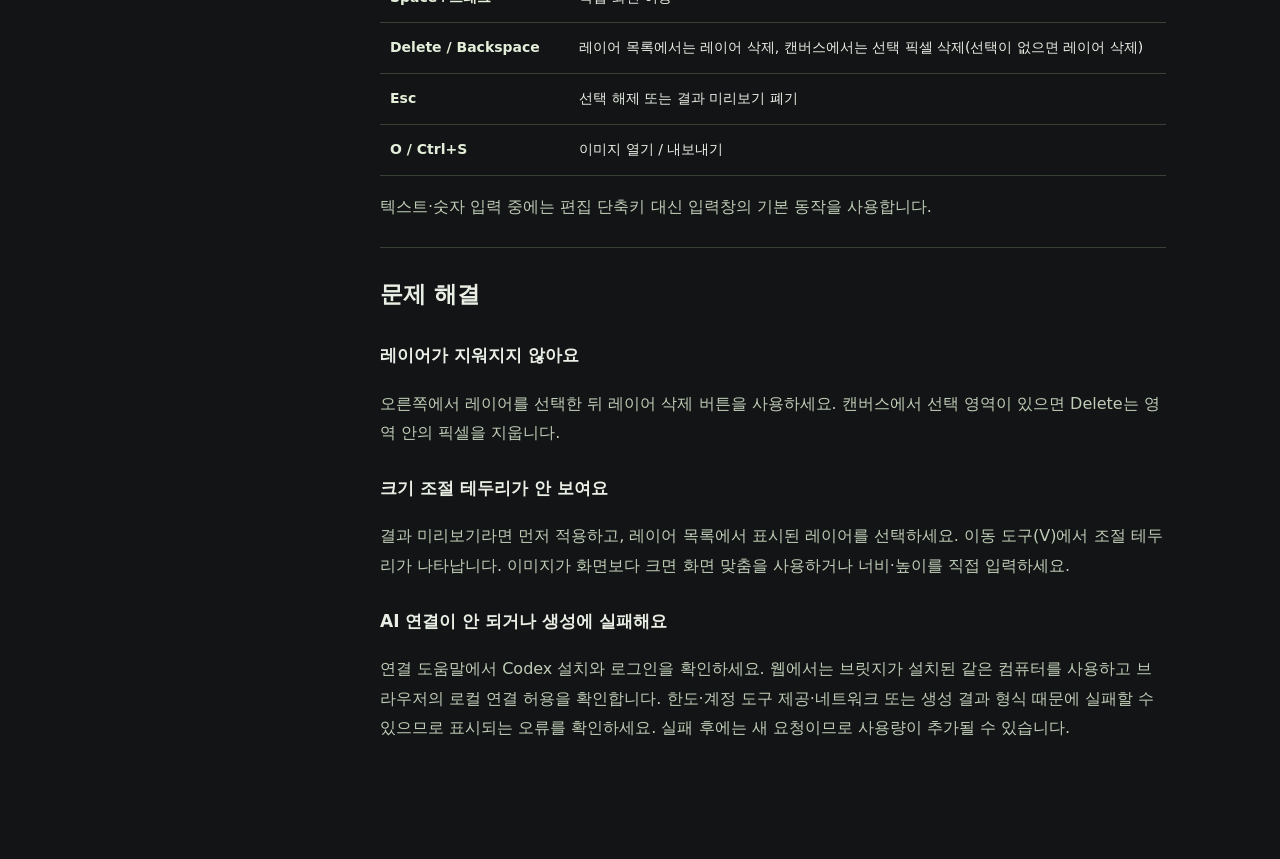
==== commit 35a46500: "Add files via upload" ====
--- a/2026-10-28-user-manual.html
+++ b/2026-10-28-user-manual.html
@@ -2,7 +2,7 @@
 <html lang="ko"><head><meta charset="utf-8"><meta name="viewport" content="width=device-width,initial-scale=1"><title>사용법 — Inpaint Studio</title><meta name="description" content="Inpaint Studio 사용자 매뉴얼. AI 연결, 영역 선택, 이미지 생성과 크기 조절, 레이어와 배경 제거 안내."><link rel="stylesheet" href="/2026-10-28-help.css"></head>
 <body class="manual-page"><header class="manual-header"><a class="manual-brand" href="/">inpaint studio</a><a href="/" target="_blank" rel="noopener">편집기 열기 ↗</a></header>
 <div class="manual-layout"><nav class="manual-nav" aria-label="사용법 목차"><a href="#start">빠르게 시작하기</a><a href="#ai">AI 연결과 생성</a><a href="#selection">영역 선택·보호</a><a href="#edit">작업 방식 선택</a><a href="#harmonize">색감·배경 조화</a><a href="#layers">레이어와 삭제</a><a href="#resize">이동·크기 조절</a><a href="#mask">레이어 마스크</a><a href="#adjustments">색감 조절</a><a href="#shadow">그림자</a><a href="#perspective">원근·반전</a><a href="#refine">선택 다듬기</a><a href="#background">배경 제거</a><a href="#save">저장·내보내기</a><a href="#shortcuts">단축키</a><a href="#trouble">문제 해결</a></nav>
-<main class="manual-content"><p class="manual-version">사용자 매뉴얼 · v1.6.0</p><h1>선택하고, 상상하고,<br>완성하세요.</h1><p class="manual-lead">처음 사용하는 분을 위한 작업 순서와 기능별 안내입니다. 편집기의 메뉴 옆 ?를 누르면 관련 항목으로 바로 이동합니다.</p>
+<main class="manual-content"><p class="manual-version">사용자 매뉴얼 · v1.6.1</p><h1>선택하고, 상상하고,<br>완성하세요.</h1><p class="manual-lead">처음 사용하는 분을 위한 작업 순서와 기능별 안내입니다. 편집기의 메뉴 옆 ?를 누르면 관련 항목으로 바로 이동합니다.</p>
 <section id="start"><h2>빠르게 시작하기</h2><ol><li><strong>열기</strong>로 PNG·JPG·WEBP 이미지를 가져오거나, 샘플·새 캔버스로 시작합니다. 파일은 최대 20MB입니다.</li><li>브러시·사각형·올가미로 변경할 부분을 선택합니다.</li><li>작업 방식을 고르고 원하는 내용을 입력합니다. 예: “선택한 위치에 작은 강아지 한 마리를 추가해줘.”</li><li>AI가 연결되어 있으면 생성 버튼을 누릅니다. 결과를 비교한 후 <strong>결과 적용</strong> 또는 폐기를 선택합니다.</li><li>레이어를 선택해 위치·크기를 조절하고 <strong>내보내기</strong>로 저장합니다.</li></ol></section>
 <section id="ai"><h2>AI 연결과 생성</h2><p>웹 배포판은 이 컴퓨터에서 실행하는 브릿지를 통해 Codex에 요청합니다. 처음 한 번 <strong>AI 연결 도움말 → 브릿지 다운로드</strong>에서 파일을 받아 압축을 풀고 설치 파일을 실행합니다. 이후에는 편집기의 <strong>AI 연결</strong> 버튼을 사용합니다. Codex 설치와 본인 ChatGPT 계정 로그인이 필요합니다.</p><p>로컬 실행판은 앱 서버에서 Codex 상태를 확인합니다. 연결 설정에서 설치·로그인·이미지 실행 상태를 확인하세요.</p><p>웹의 연결은 새로고침이나 다른 탭 이동에도 유지됩니다. 마지막 연결된 편집기 탭을 닫으면 약 30초 후 브릿지를 정리하며, <strong>연결 해제</strong>는 해당 탭의 AI 요청을 중단합니다. OS나 브라우저가 앱 실행·로컬 연결 허용을 물으면 직접 허용해야 합니다.</p><p class="manual-note">생성하면 필요한 이미지와 요청이 Codex를 통해 OpenAI로 전송되고 구독 사용량이 소모됩니다. 로그인 상태만으로 이미지 도구 제공이나 남은 한도가 보장되지는 않습니다.</p><h3>생성 품질과 대기 시간</h3><p>빠르게·균형 있게·정교하게는 도구에 전달하는 요청 선호도입니다. 실제 품질과 생성 시간은 도구가 결정합니다. 생성 중에는 경과 시간을 확인하거나 취소할 수 있습니다.</p></section>
 <section id="selection"><h2>영역 선택·보호</h2><p><strong>브러시(B)</strong>로 칠하거나, <strong>사각형(M)</strong>을 드래그하거나, <strong>올가미(L)</strong>로 둘레를 그립니다. 완성된 선택은 점선으로 표시됩니다. 선택 방식에서 새로 선택·더하기·빼기를 바꿀 수 있습니다.</p><p><strong>선택 해제</strong> 또는 Esc로 선택을 없앱니다. 새로 선택 모드에서 선택 밖을 짧게 클릭해도 해제됩니다. 경계 부드러움은 선택 영역의 안쪽 가장자리를 부드럽게 연결합니다.</p><p><strong>보호(P)</strong>로 칠한 곳은 수정 대상에서 제외됩니다. 보호 해제로 보호 마스크를 지울 수 있습니다.</p></section>
@@ -14,7 +14,7 @@
 <section id="shadow"><h2>그림자 효과</h2><p><strong>그림자 사용</strong>을 켜고 방향·거리·흐림·불투명도를 조절합니다. 방향 0°는 오른쪽, 90°는 아래쪽입니다. 거리는 문서 px 기준이며 대상의 마스크와 투명도를 따라 그림자를 만듭니다. 원본에 배경이 포함된 사각형 이미지라면 사각형 그림자가 생기므로 먼저 배경을 제거하세요.</p><p>이 효과는 레이어의 투영 그림자입니다. 바닥에 눕힌 입체 그림자나 장면 분석에 따른 접지 그림자를 자동 계산하지 않습니다. 그런 보정은 AI로 어우르기를 사용하세요. 문서 밖 그림자는 내보낼 때 잘립니다.</p></section>
 <section id="perspective"><h2>원근 조절·좌우 반전</h2><p><strong>변형 → 원근 조절</strong>을 열면 대상만 표시하는 미리보기가 나타납니다. 네 모서리를 안쪽으로 드래그하거나 각 모서리의 X·Y 비율(0~100%)을 입력합니다. 모서리를 교차하거나 접힌 모양으로 만들 수는 없습니다. <strong>적용</strong>하면 한 단계로 기록하고 <strong>취소</strong> 또는 Esc는 변경을 버립니다.</p><p>원근은 현재 레이어 사각형 안에서 조절합니다. 전체 크기와 위치는 적용 후 기존 너비·높이·이동 도구로 맞추세요. <strong>원근 초기화</strong>는 원근만 해제하고, <strong>좌우 반전</strong>은 다시 누르면 원래 방향으로 돌아옵니다. 원본과 마스크는 보존됩니다. 배경 포함 AI 보정 레이어에서는 사용할 수 없습니다.</p></section>
 <section id="refine"><h2>선택 영역 다듬기</h2><p>먼저 브러시·사각형·올가미로 영역을 선택한 뒤 위쪽 <strong>선택 다듬기</strong>를 누릅니다. 확대·축소·경계 부드럽게와 반경 1~64px를 선택하면 캔버스의 선택 범위를 미리 확인할 수 있습니다. <strong>적용</strong>은 선택 자체를 변경하고, <strong>취소</strong> 또는 Esc는 원래 선택을 복구합니다.</p><p>AI 설정의 경계 부드러움은 요청할 때만 적용되는 설정이며 선택 다듬기는 점선으로 표시되는 실제 선택을 바꿉니다. 부드러운 경계의 점선은 약 50% 지점입니다. 캔버스 바깥은 확대되지 않으며 전체 캔버스 선택을 축소할 때는 캔버스 경계에서 강제로 줄이지 않습니다.</p></section><section id="background"><h2>배경 제거</h2><p><strong>단색 배경</strong>은 테두리에 연결된 비슷한 색을 즉시 지웁니다. 허용 오차를 높이면 더 넓은 색 범위를 제거합니다. <strong>인물 AI</strong>는 최초 약 26MB 모델과 실행 라이브러리를 다운로드하며 인물에 적합합니다. 배경 제거는 브라우저 안에서 처리합니다.</p><p>첨부할 때 자동 제거를 켜면 이미지를 불러올 때 제거합니다. 수동으로는 지우기(E)·복원(R) 브러시 또는 선택 지우기·선택 복원을 사용합니다. 복원은 현재 레이어가 보관한 원본을 기준으로 합니다.</p></section>
-<section id="save"><h2>저장·내보내기</h2><p>작업은 현재 브라우저에 자동 저장됩니다. 상태가 저장 완료로 바뀌었는지 확인하세요. 다음 방문 시 저장된 작업 복구로 레이어·선택·보호 영역과 대기 중인 생성 결과를 복원할 수 있습니다. 이전 실행 취소 이력은 복구되지 않습니다.</p><p>브라우저 저장소를 지우거나 다른 기기·브라우저로 이동하면 자동 저장 작업을 사용할 수 없습니다. 완성 이미지는 <strong>내보내기</strong>로 별도 저장하세요. PNG·JPG·WEBP는 보이는 레이어와 효과를 합친 이미지이며 편집 가능한 레이어 파일은 아닙니다. 내보내기 창에서 형식·너비·높이·품질·배경 색을 고릅니다. 최대 한 변 8192px·전체 32MP입니다. 비율 유지를 끄면 두 크기를 따로 입력할 수 있습니다. PNG는 품질 슬라이더를 사용하지 않으며 JPG는 투명 영역을 배경 색으로 채웁니다. PNG·WEBP는 투명 배경 유지를 선택할 수 있습니다. 미리보기와 실제 파일 크기를 확인하고 파일 저장을 누르세요. 내보내기 크기는 편집 문서의 크기를 바꾸지 않습니다.</p></section>
+<section id="save"><h2>저장·내보내기</h2><p>작업은 현재 브라우저에 자동 저장됩니다. 상태가 저장 완료로 바뀌었는지 확인하세요. 다음 방문 시 캔버스 중앙의 작업 복구로 레이어·선택·보호 영역과 대기 중인 생성 결과를 복원할 수 있습니다. 새로 시작을 누르면 복구 안내를 닫고 시작 화면으로 돌아갑니다. 새 작업을 편집해 자동 저장하면 이전 저장 작업을 대체합니다. 이전 실행 취소 이력은 복구되지 않습니다.</p><p>브라우저 저장소를 지우거나 다른 기기·브라우저로 이동하면 자동 저장 작업을 사용할 수 없습니다. 완성 이미지는 <strong>내보내기</strong>로 별도 저장하세요. PNG·JPG·WEBP는 보이는 레이어와 효과를 합친 이미지이며 편집 가능한 레이어 파일은 아닙니다. 내보내기 창에서 형식·너비·높이·품질·배경 색을 고릅니다. 최대 한 변 8192px·전체 32MP입니다. 비율 유지를 끄면 두 크기를 따로 입력할 수 있습니다. PNG는 품질 슬라이더를 사용하지 않으며 JPG는 투명 영역을 배경 색으로 채웁니다. PNG·WEBP는 투명 배경 유지를 선택할 수 있습니다. 미리보기와 실제 파일 크기를 확인하고 파일 저장을 누르세요. 내보내기 크기는 편집 문서의 크기를 바꾸지 않습니다.</p></section>
 <section id="shortcuts"><h2>단축키</h2><table><tbody><tr><th>V / B / M / L</th><td>이동 / 브러시 선택 / 사각형 / 올가미</td></tr><tr><th>E / R / P</th><td>지우기 / 복원 / 보호</td></tr><tr><th>[ / ]</th><td>브러시 크기 줄이기 / 늘리기</td></tr><tr><th>Ctrl+Z / Ctrl+Shift+Z</th><td>실행 취소 / 다시 실행</td></tr><tr><th>Ctrl+휠</th><td>화면 중앙 기준 확대·축소</td></tr><tr><th>Space+드래그</th><td>작업 화면 이동</td></tr><tr><th>Delete / Backspace</th><td>레이어 목록에서는 레이어 삭제, 캔버스에서는 선택 픽셀 삭제(선택이 없으면 레이어 삭제)</td></tr><tr><th>Esc</th><td>선택 해제 또는 결과 미리보기 폐기</td></tr><tr><th>O / Ctrl+S</th><td>이미지 열기 / 내보내기</td></tr></tbody></table><p>텍스트·숫자 입력 중에는 편집 단축키 대신 입력창의 기본 동작을 사용합니다.</p></section>
 <section id="trouble"><h2>문제 해결</h2><h3>레이어가 지워지지 않아요</h3><p>오른쪽에서 레이어를 선택한 뒤 레이어 삭제 버튼을 사용하세요. 캔버스에서 선택 영역이 있으면 Delete는 영역 안의 픽셀을 지웁니다.</p><h3>크기 조절 테두리가 안 보여요</h3><p>결과 미리보기라면 먼저 적용하고, 레이어 목록에서 표시된 레이어를 선택하세요. 이동 도구(V)에서 조절 테두리가 나타납니다. 이미지가 화면보다 크면 화면 맞춤을 사용하거나 너비·높이를 직접 입력하세요.</p><h3>AI 연결이 안 되거나 생성에 실패해요</h3><p>연결 도움말에서 Codex 설치와 로그인을 확인하세요. 웹에서는 브릿지가 설치된 같은 컴퓨터를 사용하고 브라우저의 로컬 연결 허용을 확인합니다. 한도·계정 도구 제공·네트워크 또는 생성 결과 형식 때문에 실패할 수 있으므로 표시되는 오류를 확인하세요. 실패 후에는 새 요청이므로 사용량이 추가될 수 있습니다.</p></section>
 </main></div><script type="module" src="/2026-10-29-manual-navigation.mjs"></script></body></html>
--- a/2026-10-28-help.css
+++ b/2026-10-28-help.css
@@ -24,3 +24,4 @@
 #refine-dialog{position:fixed;left:auto;right:24px;bottom:24px;top:auto;margin:0;width:min(360px,92vw)}#refine-dialog::backdrop{background:#0002;backdrop-filter:none}#export-dialog{max-height:92dvh;overflow:auto}#export-preview{display:block;max-height:240px;max-width:100%;margin:20px auto 0;background:repeating-conic-gradient(#51554e 0% 25%,#73776d 0% 50%) 0/16px 16px}#export-background{width:45px;height:30px;border:1px solid #536149;padding:2px;background:none}#export-dialog .dimension-inputs{margin:16px 0}.dialog-actions{flex-wrap:wrap}
 @media(max-width:500px){.quad-inputs{grid-template-columns:1fr}.effect-actions{grid-template-columns:1fr 1fr}#perspective-dialog{padding:20px}#refine-dialog{right:4vw;bottom:16px}.manual-nav{max-height:none}}
 #perspective-preview{width:auto;max-width:100%;max-height:476px;margin:0 auto}
+.session-recovery{position:absolute;inset:0;z-index:4;display:grid;place-items:center;padding:24px;background:#121416}.recovery-card{width:min(440px,100%);border:1px solid #46513b;border-radius:16px;background:#1b201b;padding:34px 28px;text-align:center;box-shadow:0 14px 45px #0003}.recovery-eyebrow{font-size:11px;color:#c5e58e;letter-spacing:.5px}.recovery-card h2{font-size:23px;letter-spacing:-.7px;font-weight:600;margin:14px 0}.recovery-card p{font-size:13px;line-height:1.8;color:#aebca6;margin:0 0 24px}.recovery-actions{display:flex;justify-content:center;gap:10px}.recovery-actions button{padding:12px 20px}.recovery-card small{display:block;font-size:10px;line-height:1.7;color:#7f8c79;margin-top:22px}.statusbar{flex-wrap:wrap;height:auto;min-height:30px;padding-top:6px;padding-bottom:6px}.statusbar #save-status{color:#8b9d7d;font-size:9px}@media(max-width:500px){.recovery-card{padding:26px 18px}.recovery-card h2{font-size:20px}.recovery-actions{flex-wrap:wrap}}
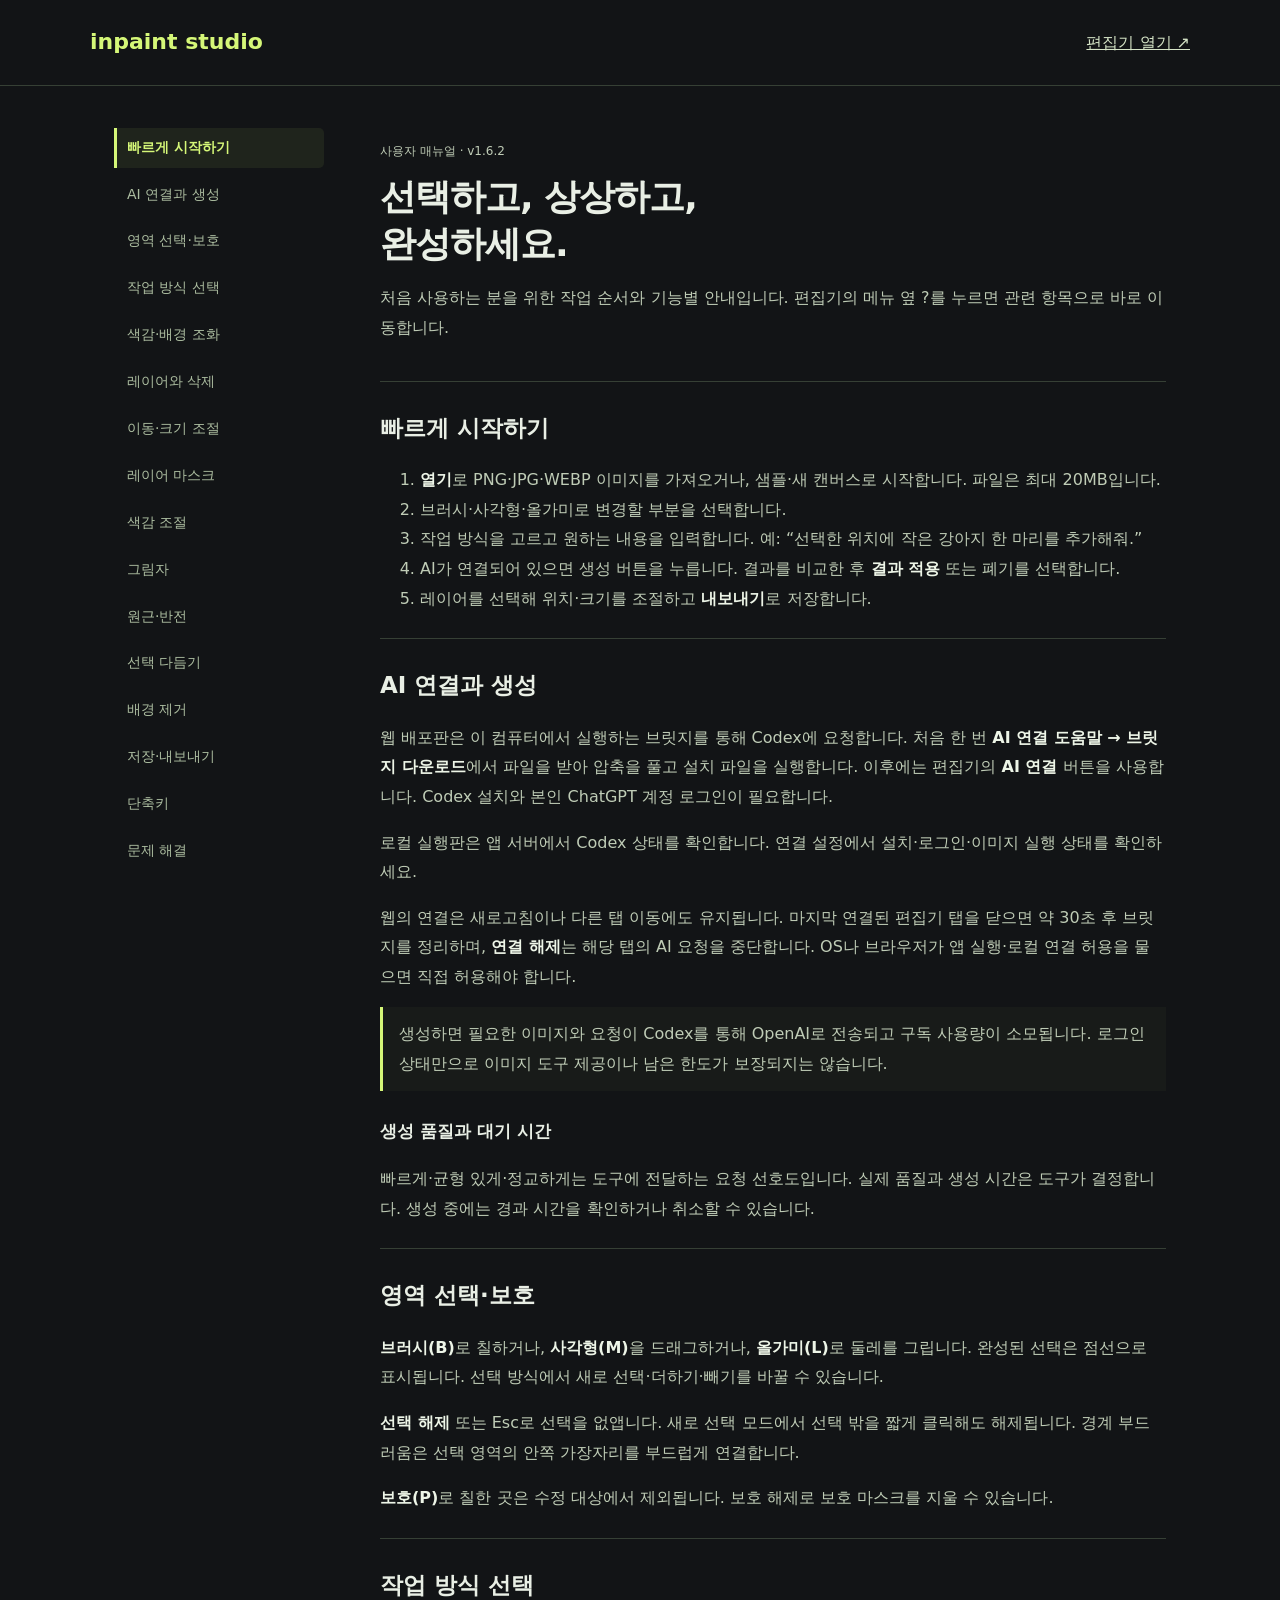
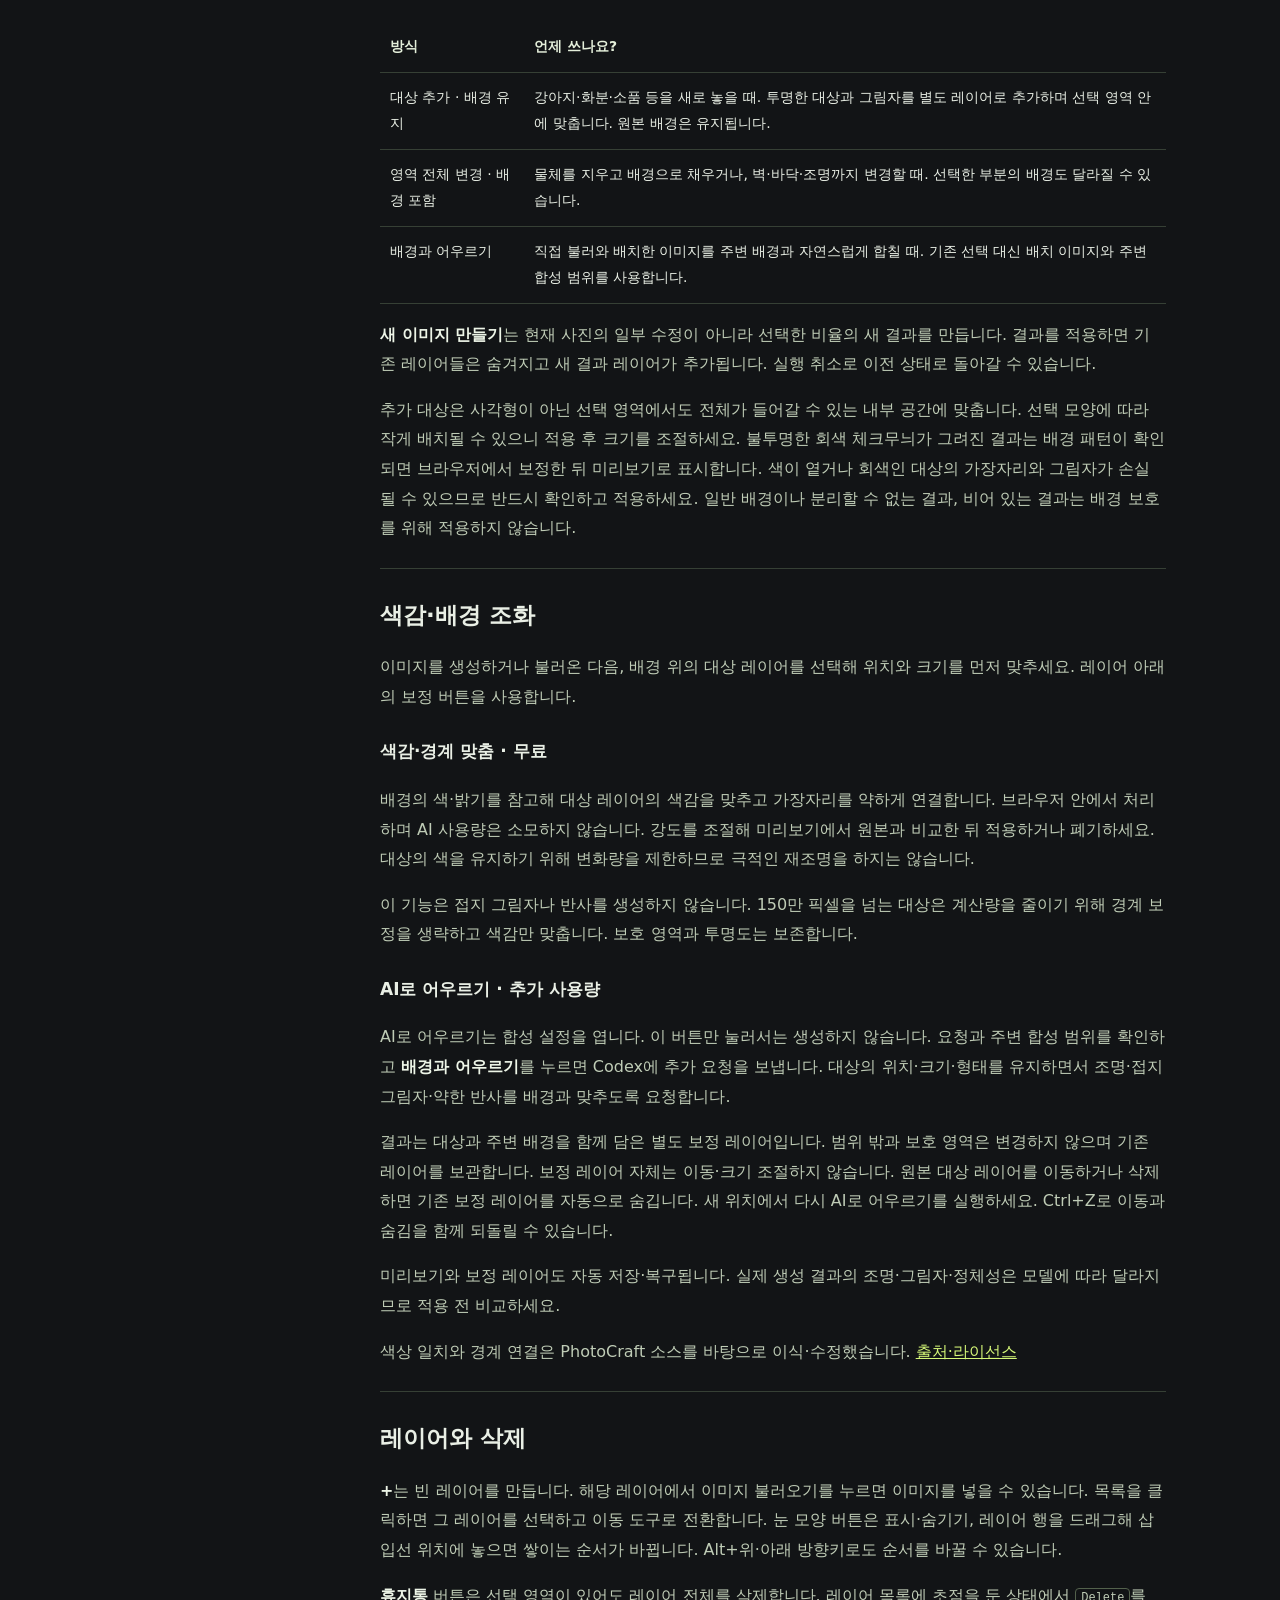
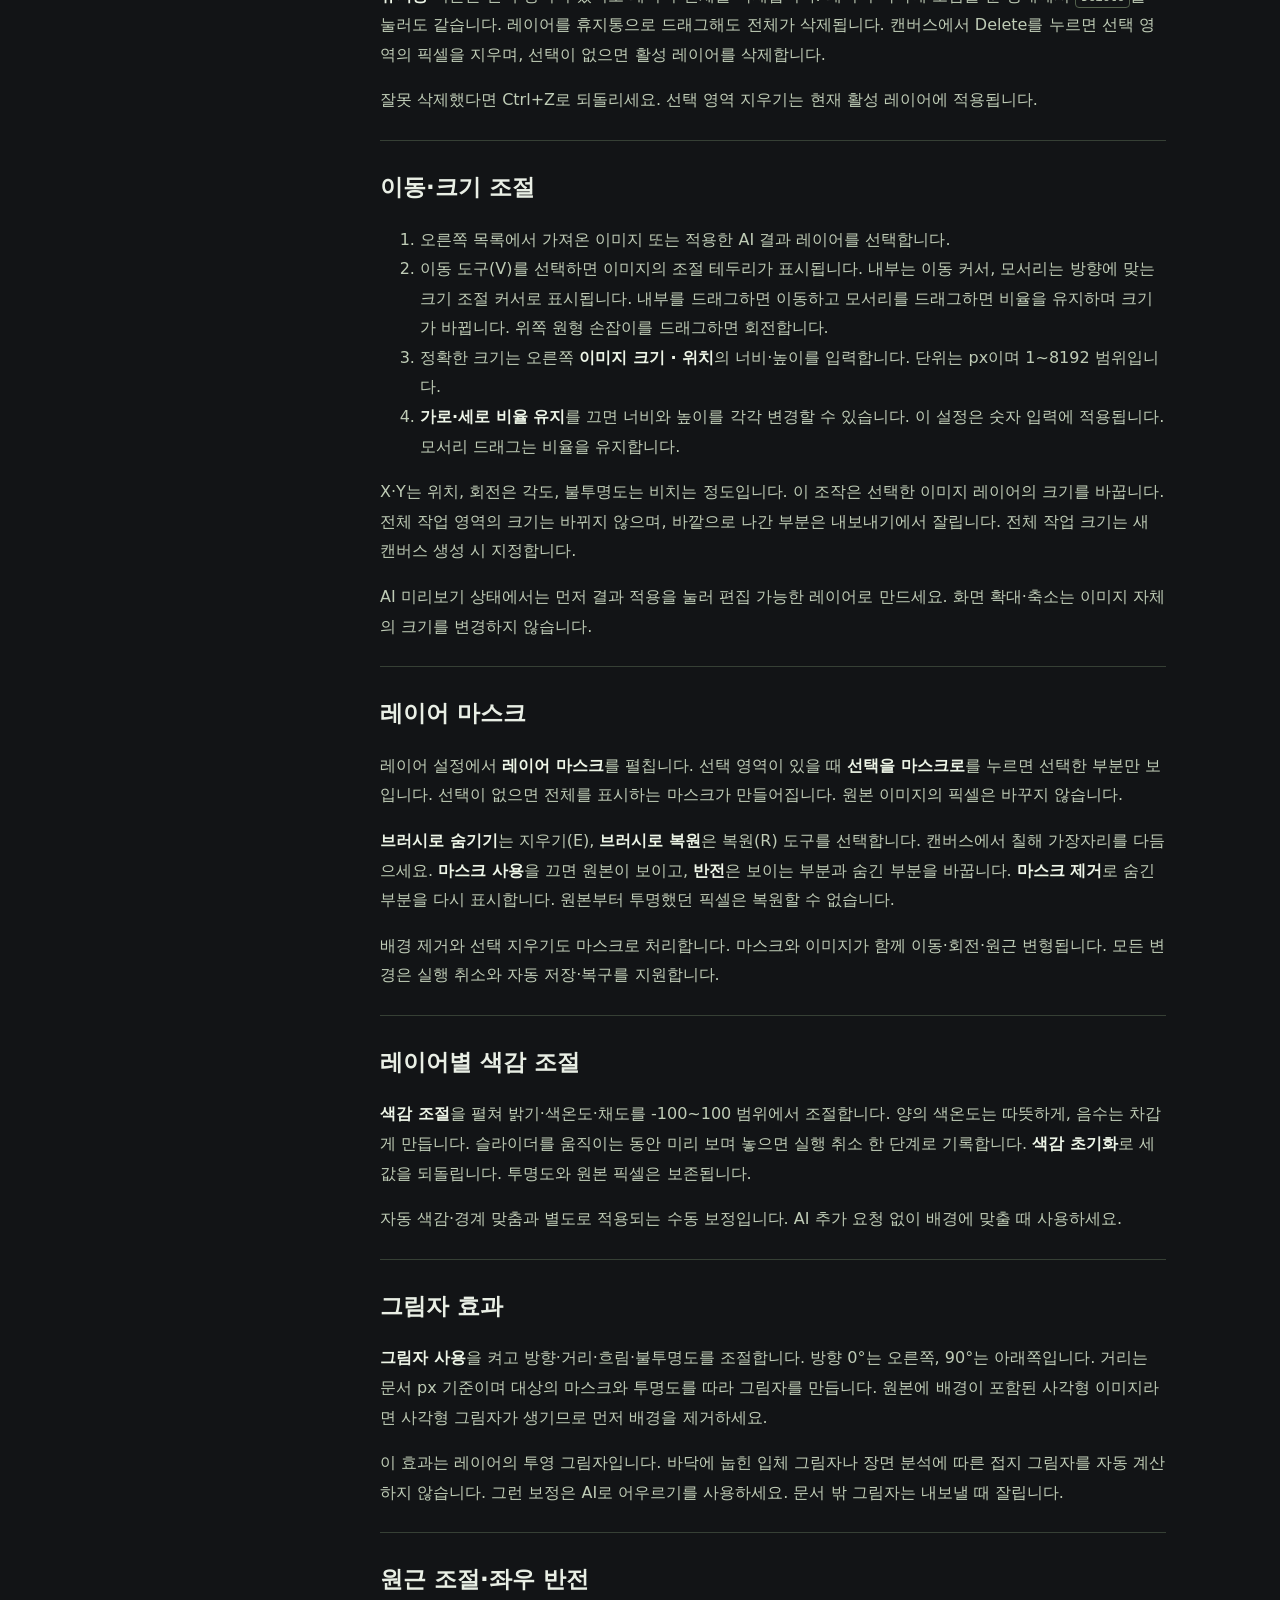
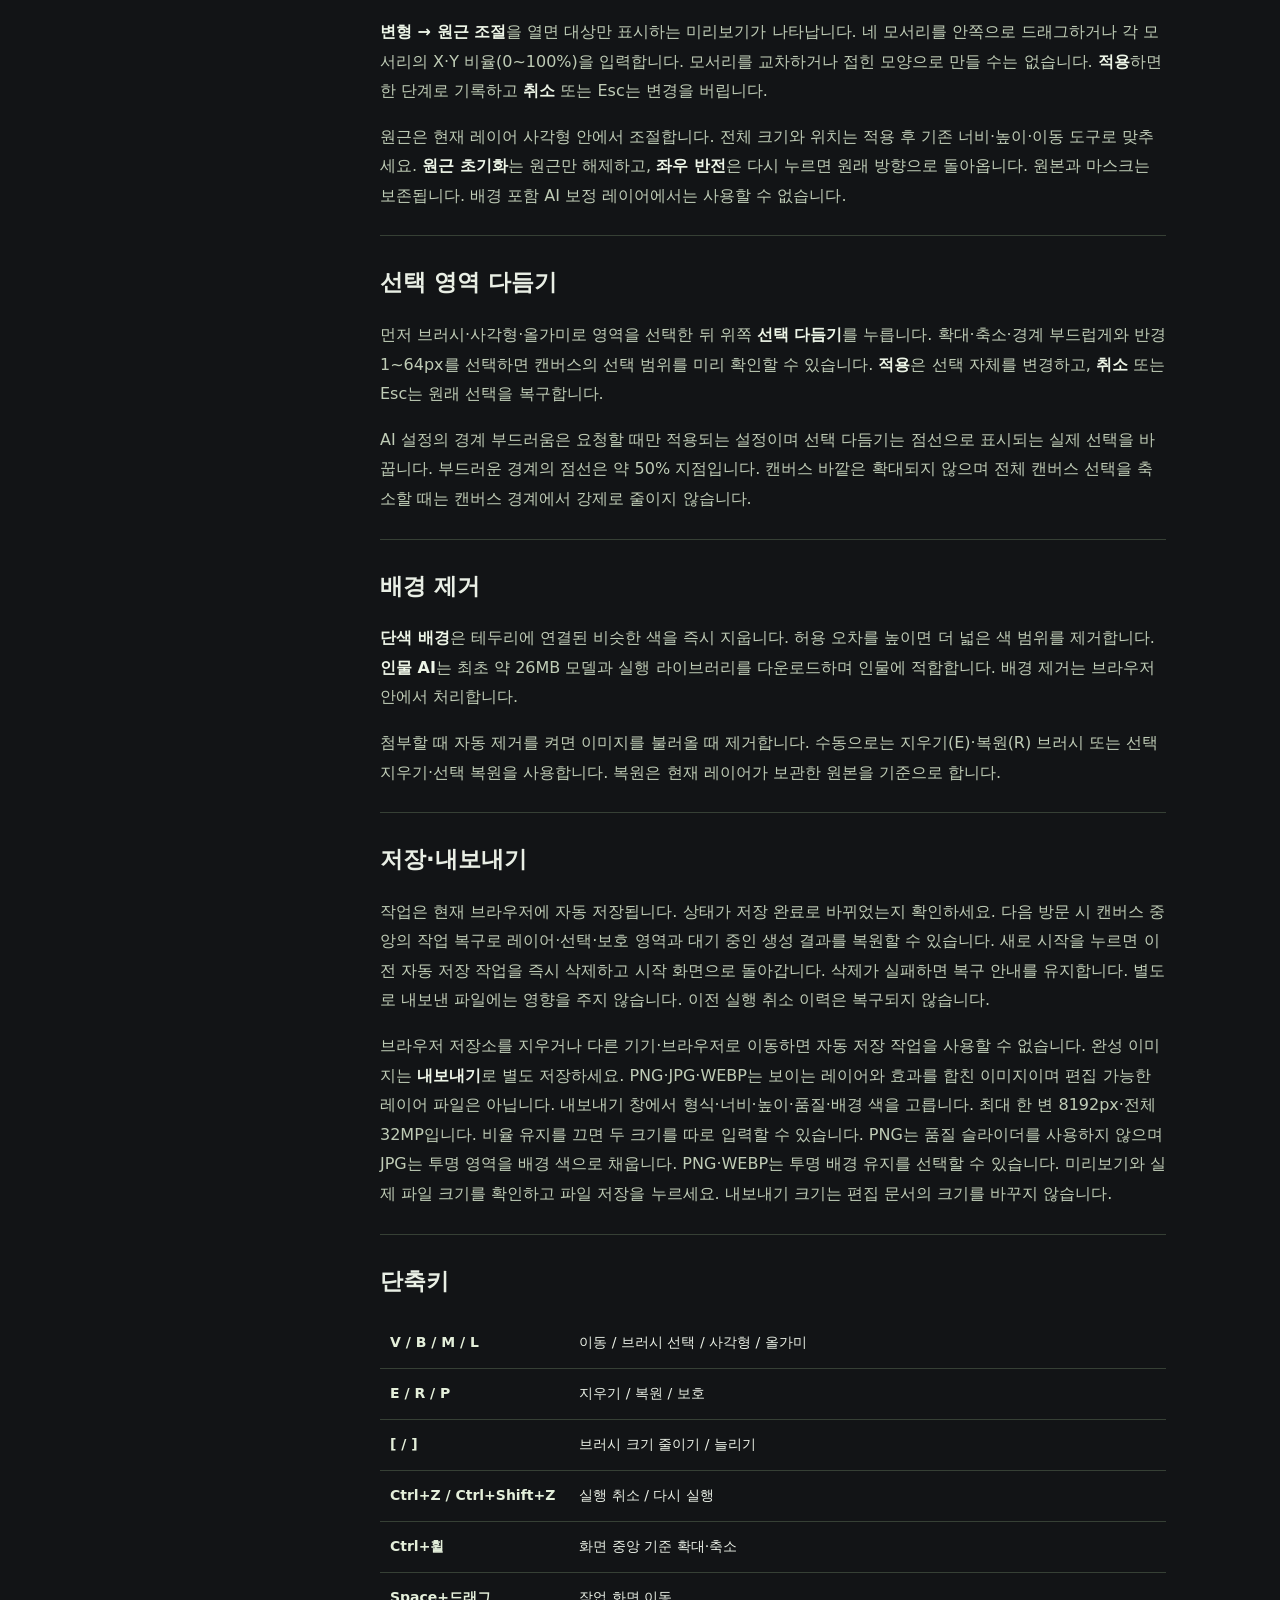
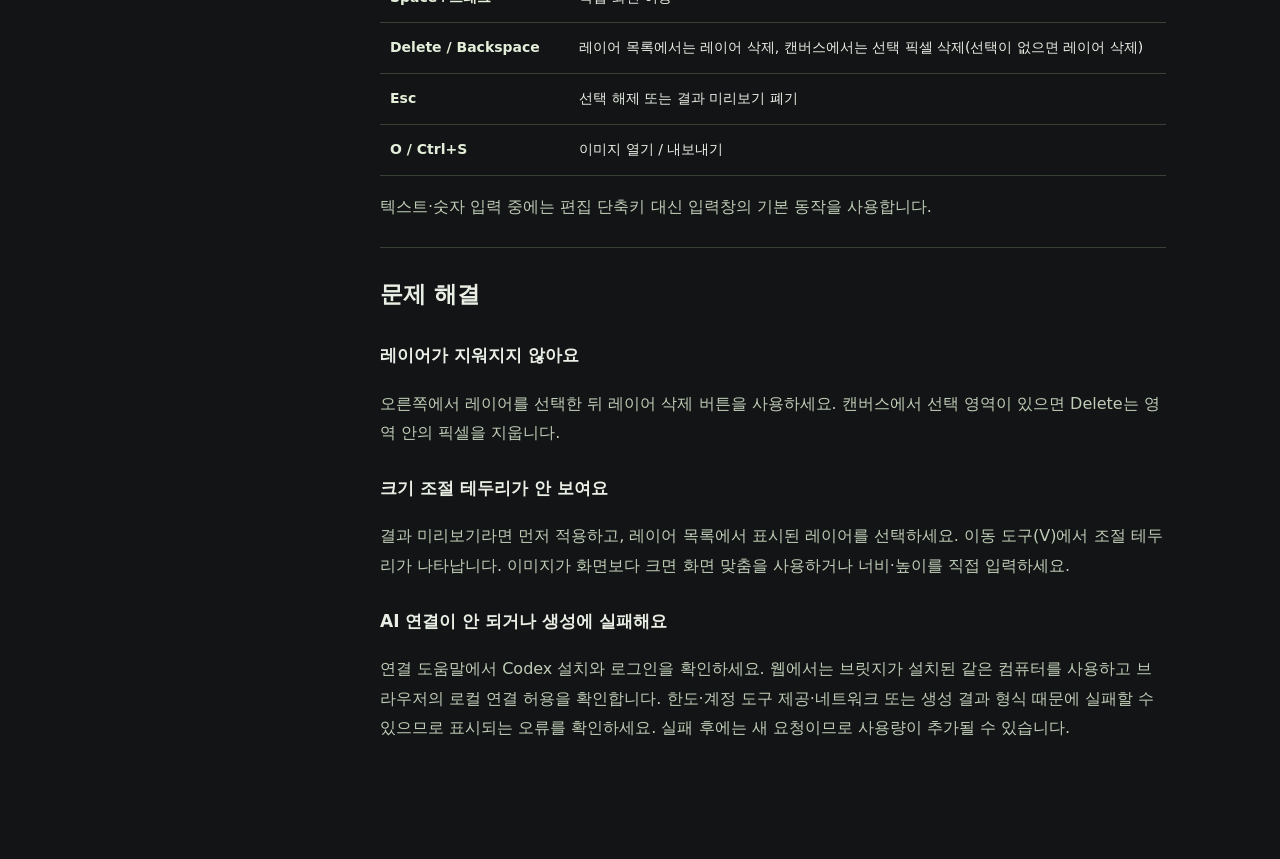
==== commit 74048355: "Add files via upload" ====
--- a/2026-10-28-user-manual.html
+++ b/2026-10-28-user-manual.html
@@ -2,7 +2,7 @@
 <html lang="ko"><head><meta charset="utf-8"><meta name="viewport" content="width=device-width,initial-scale=1"><title>사용법 — Inpaint Studio</title><meta name="description" content="Inpaint Studio 사용자 매뉴얼. AI 연결, 영역 선택, 이미지 생성과 크기 조절, 레이어와 배경 제거 안내."><link rel="stylesheet" href="/2026-10-28-help.css"></head>
 <body class="manual-page"><header class="manual-header"><a class="manual-brand" href="/">inpaint studio</a><a href="/" target="_blank" rel="noopener">편집기 열기 ↗</a></header>
 <div class="manual-layout"><nav class="manual-nav" aria-label="사용법 목차"><a href="#start">빠르게 시작하기</a><a href="#ai">AI 연결과 생성</a><a href="#selection">영역 선택·보호</a><a href="#edit">작업 방식 선택</a><a href="#harmonize">색감·배경 조화</a><a href="#layers">레이어와 삭제</a><a href="#resize">이동·크기 조절</a><a href="#mask">레이어 마스크</a><a href="#adjustments">색감 조절</a><a href="#shadow">그림자</a><a href="#perspective">원근·반전</a><a href="#refine">선택 다듬기</a><a href="#background">배경 제거</a><a href="#save">저장·내보내기</a><a href="#shortcuts">단축키</a><a href="#trouble">문제 해결</a></nav>
-<main class="manual-content"><p class="manual-version">사용자 매뉴얼 · v1.6.1</p><h1>선택하고, 상상하고,<br>완성하세요.</h1><p class="manual-lead">처음 사용하는 분을 위한 작업 순서와 기능별 안내입니다. 편집기의 메뉴 옆 ?를 누르면 관련 항목으로 바로 이동합니다.</p>
+<main class="manual-content"><p class="manual-version">사용자 매뉴얼 · v1.6.2</p><h1>선택하고, 상상하고,<br>완성하세요.</h1><p class="manual-lead">처음 사용하는 분을 위한 작업 순서와 기능별 안내입니다. 편집기의 메뉴 옆 ?를 누르면 관련 항목으로 바로 이동합니다.</p>
 <section id="start"><h2>빠르게 시작하기</h2><ol><li><strong>열기</strong>로 PNG·JPG·WEBP 이미지를 가져오거나, 샘플·새 캔버스로 시작합니다. 파일은 최대 20MB입니다.</li><li>브러시·사각형·올가미로 변경할 부분을 선택합니다.</li><li>작업 방식을 고르고 원하는 내용을 입력합니다. 예: “선택한 위치에 작은 강아지 한 마리를 추가해줘.”</li><li>AI가 연결되어 있으면 생성 버튼을 누릅니다. 결과를 비교한 후 <strong>결과 적용</strong> 또는 폐기를 선택합니다.</li><li>레이어를 선택해 위치·크기를 조절하고 <strong>내보내기</strong>로 저장합니다.</li></ol></section>
 <section id="ai"><h2>AI 연결과 생성</h2><p>웹 배포판은 이 컴퓨터에서 실행하는 브릿지를 통해 Codex에 요청합니다. 처음 한 번 <strong>AI 연결 도움말 → 브릿지 다운로드</strong>에서 파일을 받아 압축을 풀고 설치 파일을 실행합니다. 이후에는 편집기의 <strong>AI 연결</strong> 버튼을 사용합니다. Codex 설치와 본인 ChatGPT 계정 로그인이 필요합니다.</p><p>로컬 실행판은 앱 서버에서 Codex 상태를 확인합니다. 연결 설정에서 설치·로그인·이미지 실행 상태를 확인하세요.</p><p>웹의 연결은 새로고침이나 다른 탭 이동에도 유지됩니다. 마지막 연결된 편집기 탭을 닫으면 약 30초 후 브릿지를 정리하며, <strong>연결 해제</strong>는 해당 탭의 AI 요청을 중단합니다. OS나 브라우저가 앱 실행·로컬 연결 허용을 물으면 직접 허용해야 합니다.</p><p class="manual-note">생성하면 필요한 이미지와 요청이 Codex를 통해 OpenAI로 전송되고 구독 사용량이 소모됩니다. 로그인 상태만으로 이미지 도구 제공이나 남은 한도가 보장되지는 않습니다.</p><h3>생성 품질과 대기 시간</h3><p>빠르게·균형 있게·정교하게는 도구에 전달하는 요청 선호도입니다. 실제 품질과 생성 시간은 도구가 결정합니다. 생성 중에는 경과 시간을 확인하거나 취소할 수 있습니다.</p></section>
 <section id="selection"><h2>영역 선택·보호</h2><p><strong>브러시(B)</strong>로 칠하거나, <strong>사각형(M)</strong>을 드래그하거나, <strong>올가미(L)</strong>로 둘레를 그립니다. 완성된 선택은 점선으로 표시됩니다. 선택 방식에서 새로 선택·더하기·빼기를 바꿀 수 있습니다.</p><p><strong>선택 해제</strong> 또는 Esc로 선택을 없앱니다. 새로 선택 모드에서 선택 밖을 짧게 클릭해도 해제됩니다. 경계 부드러움은 선택 영역의 안쪽 가장자리를 부드럽게 연결합니다.</p><p><strong>보호(P)</strong>로 칠한 곳은 수정 대상에서 제외됩니다. 보호 해제로 보호 마스크를 지울 수 있습니다.</p></section>
@@ -14,7 +14,7 @@
 <section id="shadow"><h2>그림자 효과</h2><p><strong>그림자 사용</strong>을 켜고 방향·거리·흐림·불투명도를 조절합니다. 방향 0°는 오른쪽, 90°는 아래쪽입니다. 거리는 문서 px 기준이며 대상의 마스크와 투명도를 따라 그림자를 만듭니다. 원본에 배경이 포함된 사각형 이미지라면 사각형 그림자가 생기므로 먼저 배경을 제거하세요.</p><p>이 효과는 레이어의 투영 그림자입니다. 바닥에 눕힌 입체 그림자나 장면 분석에 따른 접지 그림자를 자동 계산하지 않습니다. 그런 보정은 AI로 어우르기를 사용하세요. 문서 밖 그림자는 내보낼 때 잘립니다.</p></section>
 <section id="perspective"><h2>원근 조절·좌우 반전</h2><p><strong>변형 → 원근 조절</strong>을 열면 대상만 표시하는 미리보기가 나타납니다. 네 모서리를 안쪽으로 드래그하거나 각 모서리의 X·Y 비율(0~100%)을 입력합니다. 모서리를 교차하거나 접힌 모양으로 만들 수는 없습니다. <strong>적용</strong>하면 한 단계로 기록하고 <strong>취소</strong> 또는 Esc는 변경을 버립니다.</p><p>원근은 현재 레이어 사각형 안에서 조절합니다. 전체 크기와 위치는 적용 후 기존 너비·높이·이동 도구로 맞추세요. <strong>원근 초기화</strong>는 원근만 해제하고, <strong>좌우 반전</strong>은 다시 누르면 원래 방향으로 돌아옵니다. 원본과 마스크는 보존됩니다. 배경 포함 AI 보정 레이어에서는 사용할 수 없습니다.</p></section>
 <section id="refine"><h2>선택 영역 다듬기</h2><p>먼저 브러시·사각형·올가미로 영역을 선택한 뒤 위쪽 <strong>선택 다듬기</strong>를 누릅니다. 확대·축소·경계 부드럽게와 반경 1~64px를 선택하면 캔버스의 선택 범위를 미리 확인할 수 있습니다. <strong>적용</strong>은 선택 자체를 변경하고, <strong>취소</strong> 또는 Esc는 원래 선택을 복구합니다.</p><p>AI 설정의 경계 부드러움은 요청할 때만 적용되는 설정이며 선택 다듬기는 점선으로 표시되는 실제 선택을 바꿉니다. 부드러운 경계의 점선은 약 50% 지점입니다. 캔버스 바깥은 확대되지 않으며 전체 캔버스 선택을 축소할 때는 캔버스 경계에서 강제로 줄이지 않습니다.</p></section><section id="background"><h2>배경 제거</h2><p><strong>단색 배경</strong>은 테두리에 연결된 비슷한 색을 즉시 지웁니다. 허용 오차를 높이면 더 넓은 색 범위를 제거합니다. <strong>인물 AI</strong>는 최초 약 26MB 모델과 실행 라이브러리를 다운로드하며 인물에 적합합니다. 배경 제거는 브라우저 안에서 처리합니다.</p><p>첨부할 때 자동 제거를 켜면 이미지를 불러올 때 제거합니다. 수동으로는 지우기(E)·복원(R) 브러시 또는 선택 지우기·선택 복원을 사용합니다. 복원은 현재 레이어가 보관한 원본을 기준으로 합니다.</p></section>
-<section id="save"><h2>저장·내보내기</h2><p>작업은 현재 브라우저에 자동 저장됩니다. 상태가 저장 완료로 바뀌었는지 확인하세요. 다음 방문 시 캔버스 중앙의 작업 복구로 레이어·선택·보호 영역과 대기 중인 생성 결과를 복원할 수 있습니다. 새로 시작을 누르면 복구 안내를 닫고 시작 화면으로 돌아갑니다. 새 작업을 편집해 자동 저장하면 이전 저장 작업을 대체합니다. 이전 실행 취소 이력은 복구되지 않습니다.</p><p>브라우저 저장소를 지우거나 다른 기기·브라우저로 이동하면 자동 저장 작업을 사용할 수 없습니다. 완성 이미지는 <strong>내보내기</strong>로 별도 저장하세요. PNG·JPG·WEBP는 보이는 레이어와 효과를 합친 이미지이며 편집 가능한 레이어 파일은 아닙니다. 내보내기 창에서 형식·너비·높이·품질·배경 색을 고릅니다. 최대 한 변 8192px·전체 32MP입니다. 비율 유지를 끄면 두 크기를 따로 입력할 수 있습니다. PNG는 품질 슬라이더를 사용하지 않으며 JPG는 투명 영역을 배경 색으로 채웁니다. PNG·WEBP는 투명 배경 유지를 선택할 수 있습니다. 미리보기와 실제 파일 크기를 확인하고 파일 저장을 누르세요. 내보내기 크기는 편집 문서의 크기를 바꾸지 않습니다.</p></section>
+<section id="save"><h2>저장·내보내기</h2><p>작업은 현재 브라우저에 자동 저장됩니다. 상태가 저장 완료로 바뀌었는지 확인하세요. 다음 방문 시 캔버스 중앙의 작업 복구로 레이어·선택·보호 영역과 대기 중인 생성 결과를 복원할 수 있습니다. 새로 시작을 누르면 이전 자동 저장 작업을 즉시 삭제하고 시작 화면으로 돌아갑니다. 삭제가 실패하면 복구 안내를 유지합니다. 별도로 내보낸 파일에는 영향을 주지 않습니다. 이전 실행 취소 이력은 복구되지 않습니다.</p><p>브라우저 저장소를 지우거나 다른 기기·브라우저로 이동하면 자동 저장 작업을 사용할 수 없습니다. 완성 이미지는 <strong>내보내기</strong>로 별도 저장하세요. PNG·JPG·WEBP는 보이는 레이어와 효과를 합친 이미지이며 편집 가능한 레이어 파일은 아닙니다. 내보내기 창에서 형식·너비·높이·품질·배경 색을 고릅니다. 최대 한 변 8192px·전체 32MP입니다. 비율 유지를 끄면 두 크기를 따로 입력할 수 있습니다. PNG는 품질 슬라이더를 사용하지 않으며 JPG는 투명 영역을 배경 색으로 채웁니다. PNG·WEBP는 투명 배경 유지를 선택할 수 있습니다. 미리보기와 실제 파일 크기를 확인하고 파일 저장을 누르세요. 내보내기 크기는 편집 문서의 크기를 바꾸지 않습니다.</p></section>
 <section id="shortcuts"><h2>단축키</h2><table><tbody><tr><th>V / B / M / L</th><td>이동 / 브러시 선택 / 사각형 / 올가미</td></tr><tr><th>E / R / P</th><td>지우기 / 복원 / 보호</td></tr><tr><th>[ / ]</th><td>브러시 크기 줄이기 / 늘리기</td></tr><tr><th>Ctrl+Z / Ctrl+Shift+Z</th><td>실행 취소 / 다시 실행</td></tr><tr><th>Ctrl+휠</th><td>화면 중앙 기준 확대·축소</td></tr><tr><th>Space+드래그</th><td>작업 화면 이동</td></tr><tr><th>Delete / Backspace</th><td>레이어 목록에서는 레이어 삭제, 캔버스에서는 선택 픽셀 삭제(선택이 없으면 레이어 삭제)</td></tr><tr><th>Esc</th><td>선택 해제 또는 결과 미리보기 폐기</td></tr><tr><th>O / Ctrl+S</th><td>이미지 열기 / 내보내기</td></tr></tbody></table><p>텍스트·숫자 입력 중에는 편집 단축키 대신 입력창의 기본 동작을 사용합니다.</p></section>
 <section id="trouble"><h2>문제 해결</h2><h3>레이어가 지워지지 않아요</h3><p>오른쪽에서 레이어를 선택한 뒤 레이어 삭제 버튼을 사용하세요. 캔버스에서 선택 영역이 있으면 Delete는 영역 안의 픽셀을 지웁니다.</p><h3>크기 조절 테두리가 안 보여요</h3><p>결과 미리보기라면 먼저 적용하고, 레이어 목록에서 표시된 레이어를 선택하세요. 이동 도구(V)에서 조절 테두리가 나타납니다. 이미지가 화면보다 크면 화면 맞춤을 사용하거나 너비·높이를 직접 입력하세요.</p><h3>AI 연결이 안 되거나 생성에 실패해요</h3><p>연결 도움말에서 Codex 설치와 로그인을 확인하세요. 웹에서는 브릿지가 설치된 같은 컴퓨터를 사용하고 브라우저의 로컬 연결 허용을 확인합니다. 한도·계정 도구 제공·네트워크 또는 생성 결과 형식 때문에 실패할 수 있으므로 표시되는 오류를 확인하세요. 실패 후에는 새 요청이므로 사용량이 추가될 수 있습니다.</p></section>
 </main></div><script type="module" src="/2026-10-29-manual-navigation.mjs"></script></body></html>
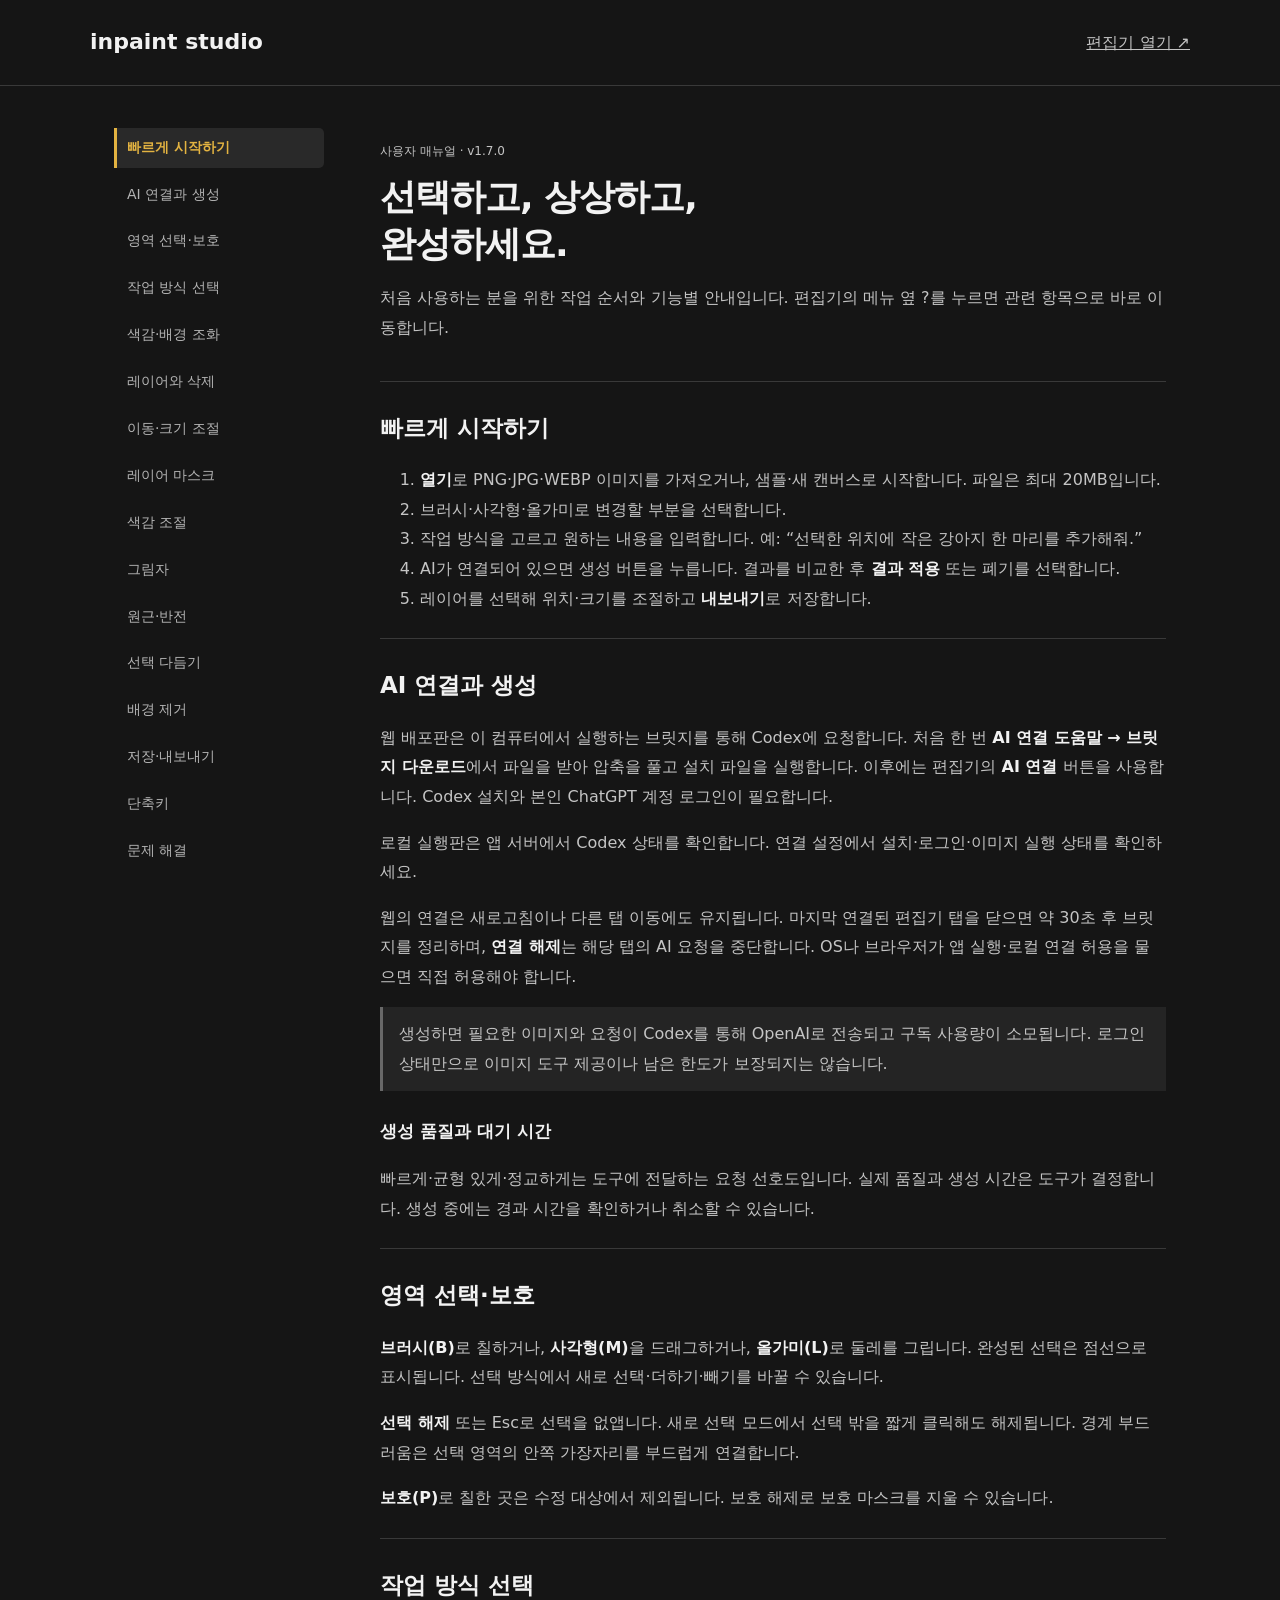
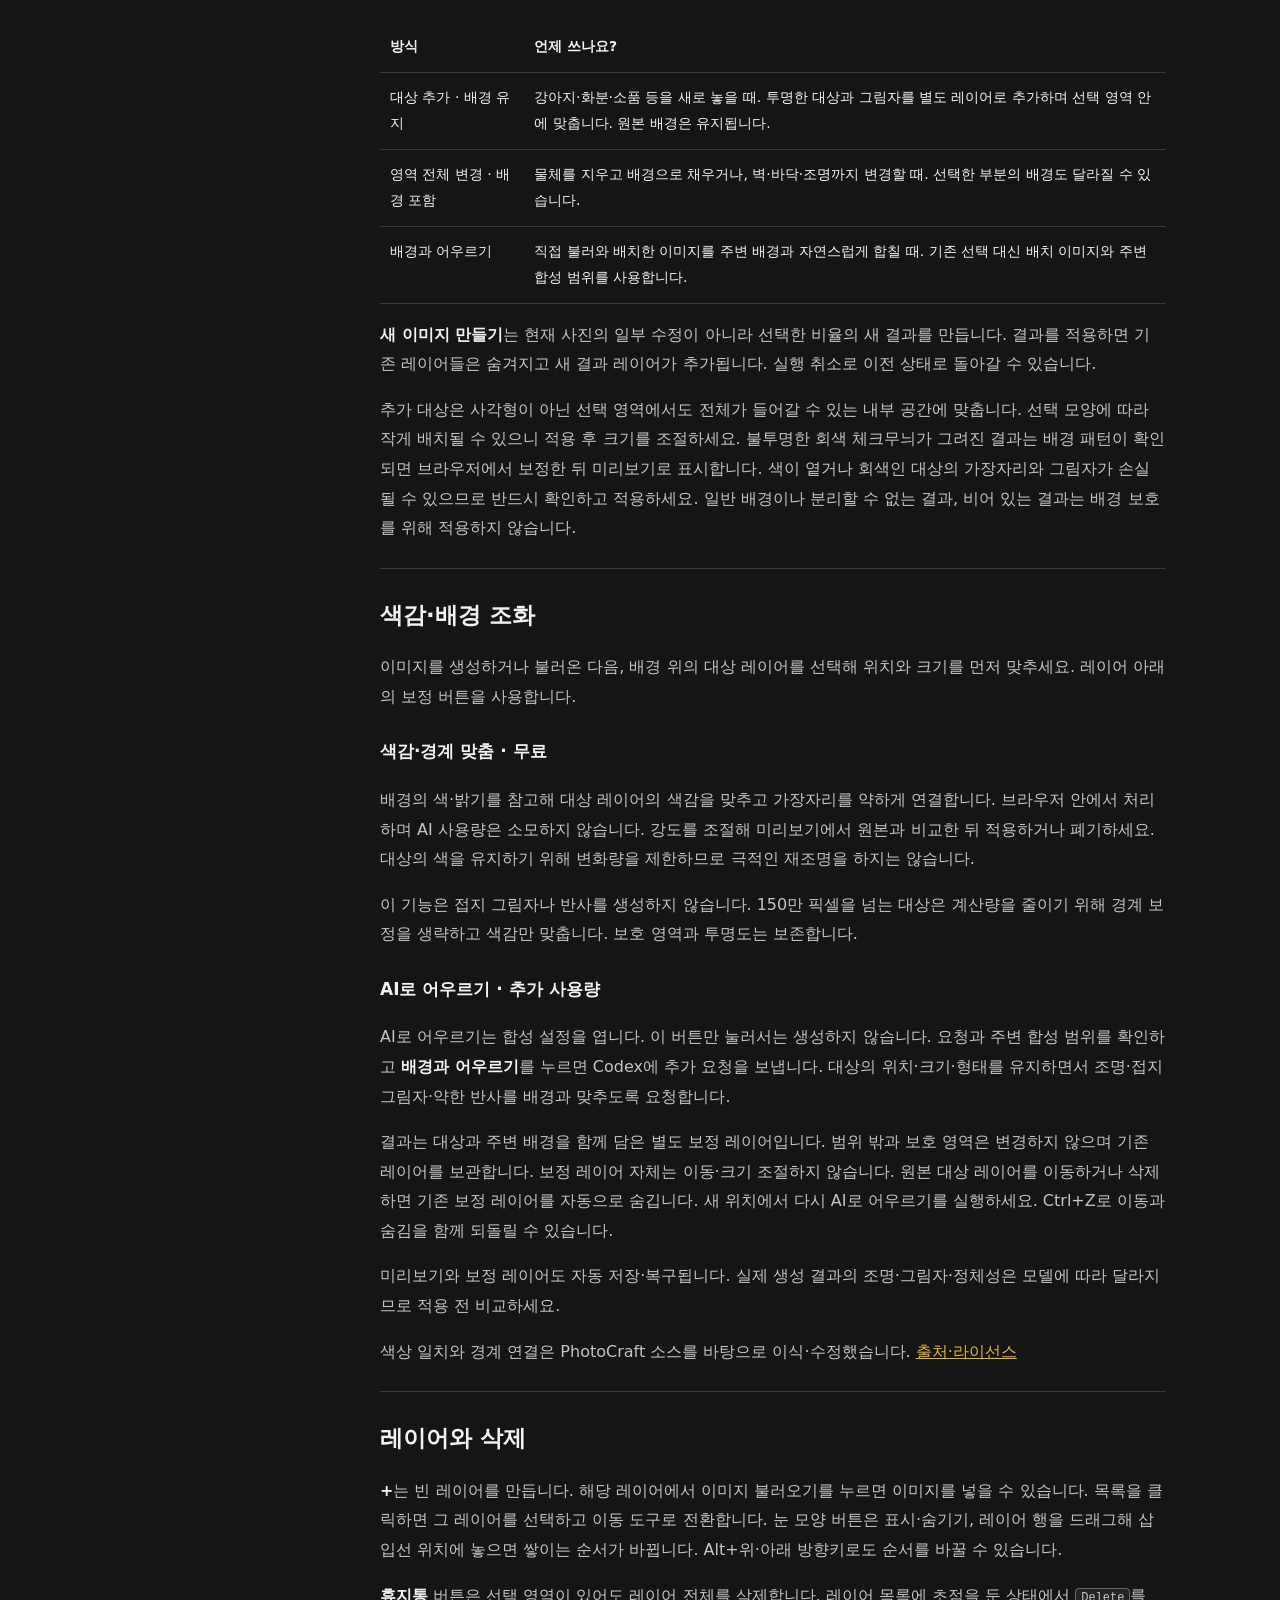
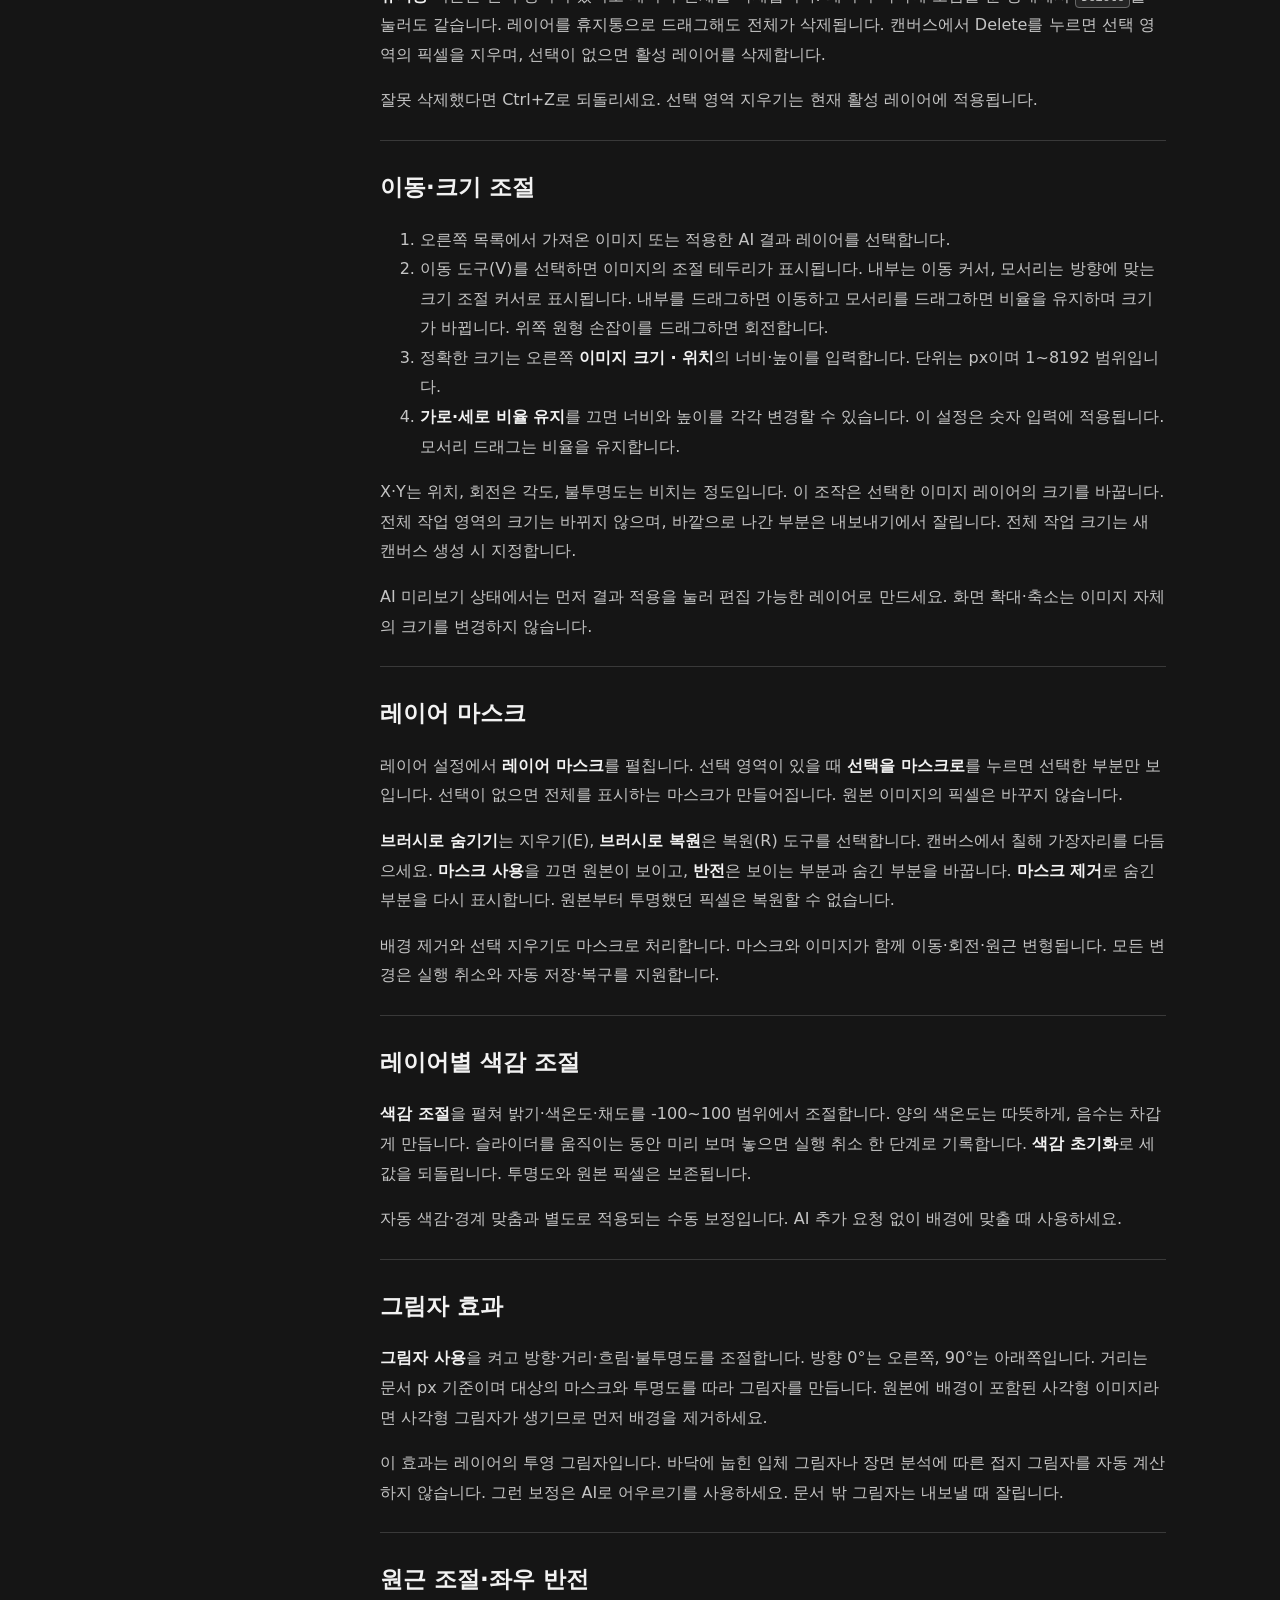
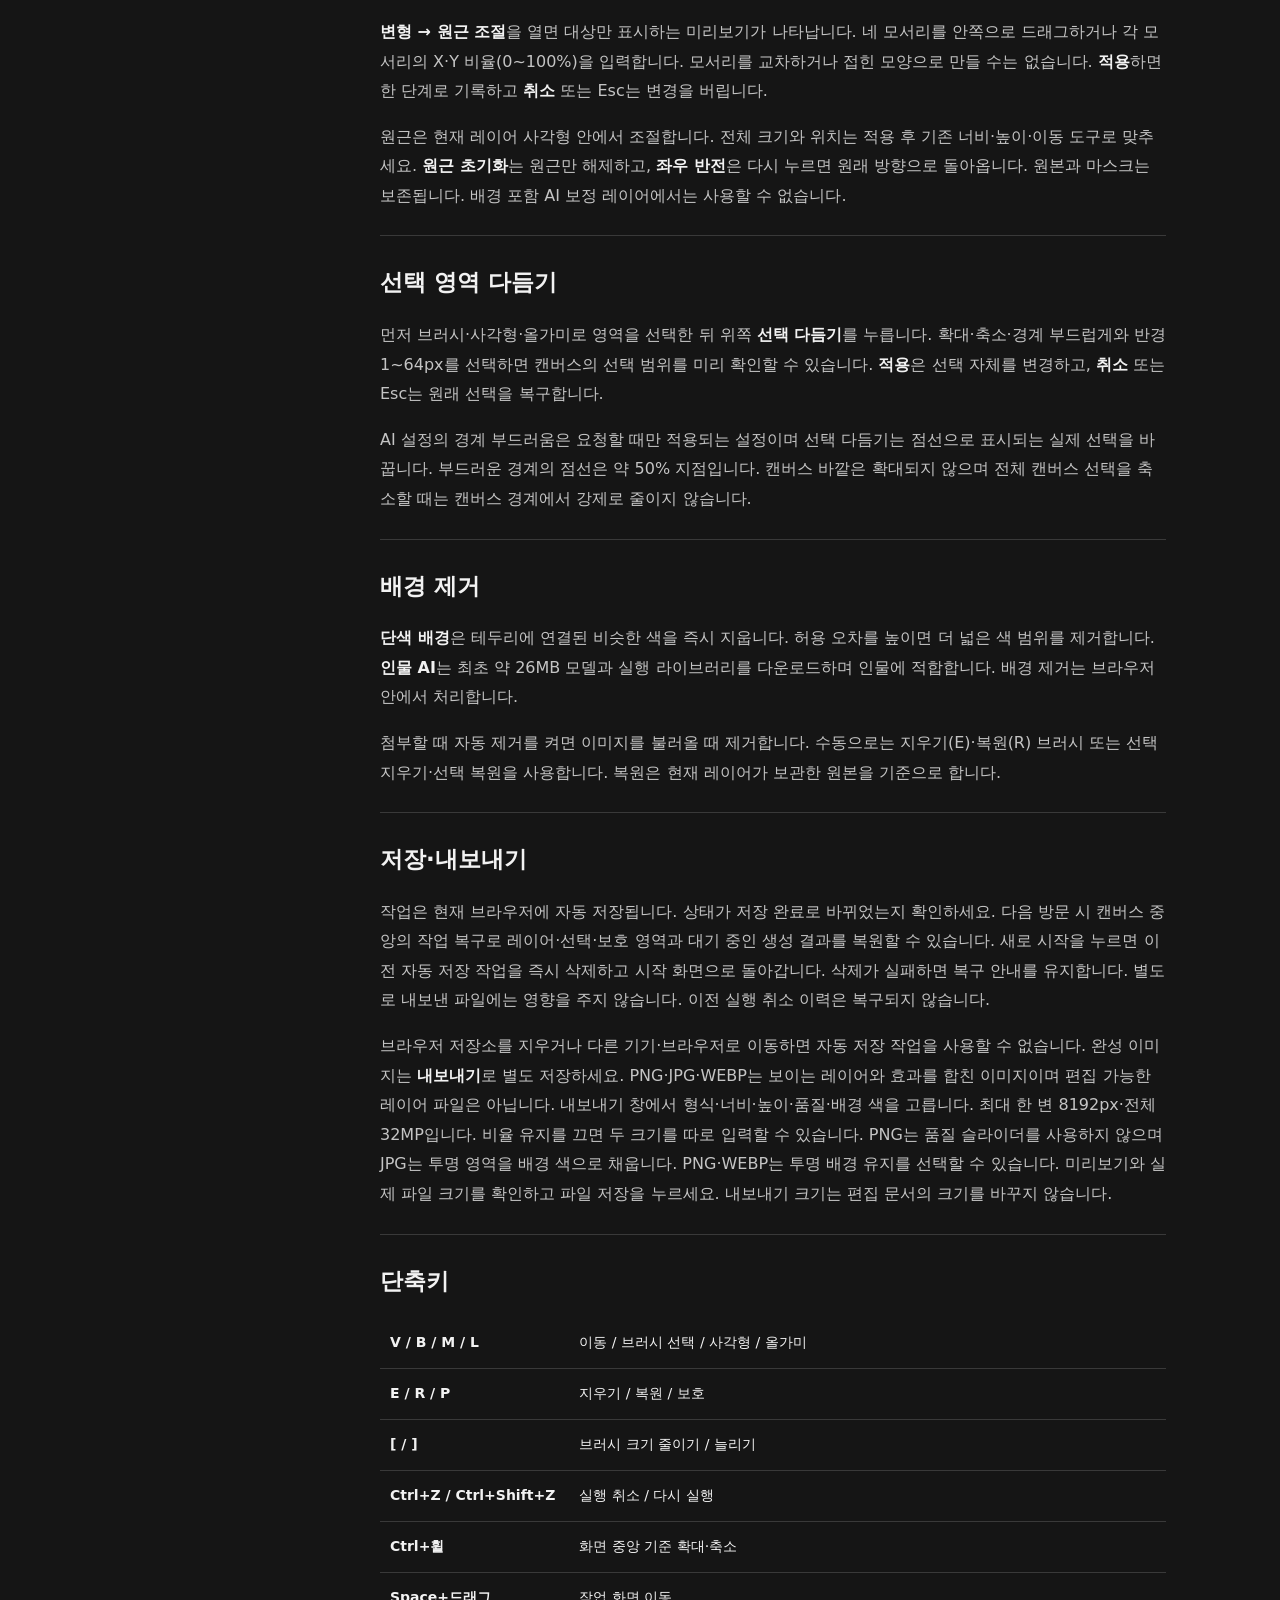
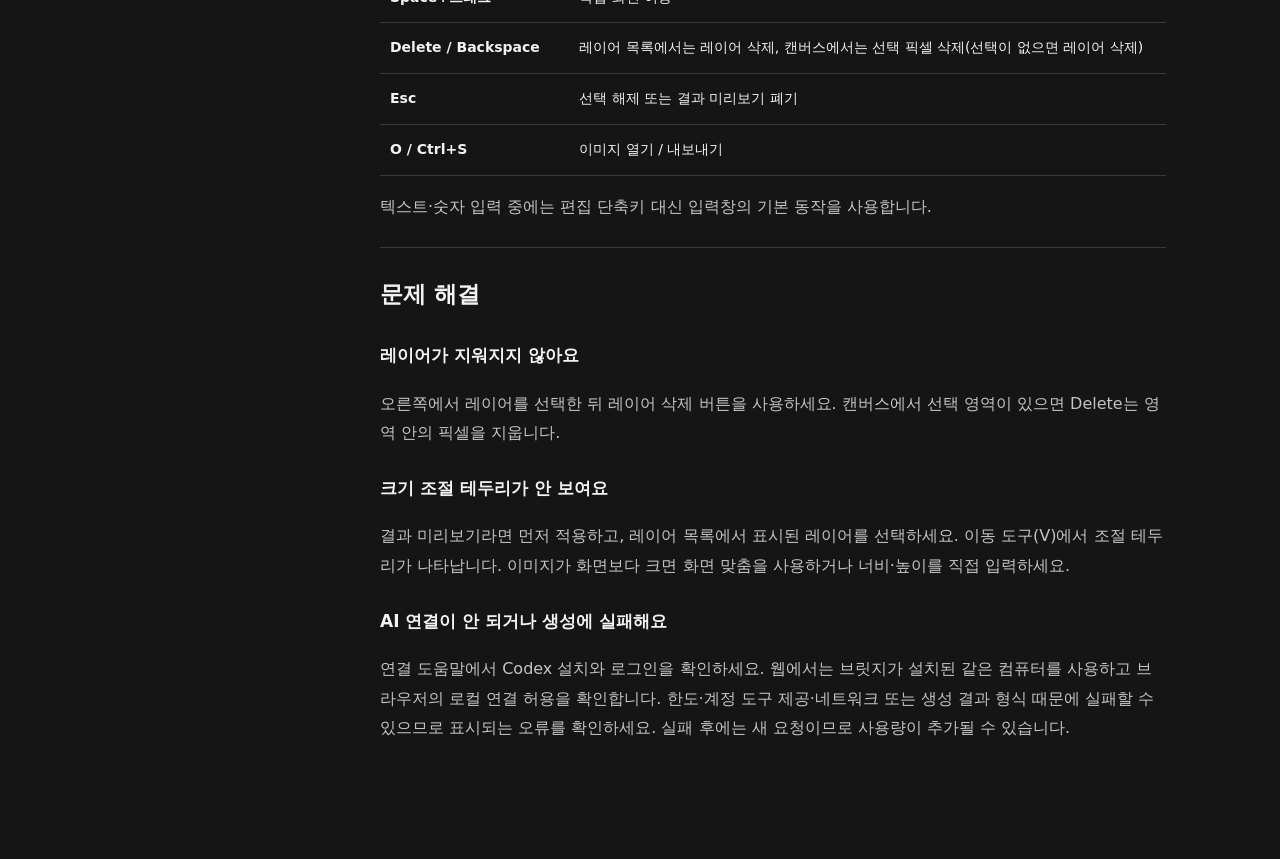
==== commit c4e92525: "Add files via upload" ====
--- a/2026-10-28-user-manual.html
+++ b/2026-10-28-user-manual.html
@@ -1,8 +1,8 @@
 <!doctype html>
-<html lang="ko"><head><meta charset="utf-8"><meta name="viewport" content="width=device-width,initial-scale=1"><title>사용법 — Inpaint Studio</title><meta name="description" content="Inpaint Studio 사용자 매뉴얼. AI 연결, 영역 선택, 이미지 생성과 크기 조절, 레이어와 배경 제거 안내."><link rel="stylesheet" href="/2026-10-28-help.css"></head>
+<html lang="ko"><head><meta charset="utf-8"><meta name="viewport" content="width=device-width,initial-scale=1"><title>사용법 — Inpaint Studio</title><meta name="description" content="Inpaint Studio 사용자 매뉴얼. AI 연결, 영역 선택, 이미지 생성과 크기 조절, 레이어와 배경 제거 안내."><link rel="stylesheet" href="/2026-10-28-help.css"><link rel="stylesheet" href="/2026-10-29-neutral-amber.css"></head>
 <body class="manual-page"><header class="manual-header"><a class="manual-brand" href="/">inpaint studio</a><a href="/" target="_blank" rel="noopener">편집기 열기 ↗</a></header>
 <div class="manual-layout"><nav class="manual-nav" aria-label="사용법 목차"><a href="#start">빠르게 시작하기</a><a href="#ai">AI 연결과 생성</a><a href="#selection">영역 선택·보호</a><a href="#edit">작업 방식 선택</a><a href="#harmonize">색감·배경 조화</a><a href="#layers">레이어와 삭제</a><a href="#resize">이동·크기 조절</a><a href="#mask">레이어 마스크</a><a href="#adjustments">색감 조절</a><a href="#shadow">그림자</a><a href="#perspective">원근·반전</a><a href="#refine">선택 다듬기</a><a href="#background">배경 제거</a><a href="#save">저장·내보내기</a><a href="#shortcuts">단축키</a><a href="#trouble">문제 해결</a></nav>
-<main class="manual-content"><p class="manual-version">사용자 매뉴얼 · v1.6.2</p><h1>선택하고, 상상하고,<br>완성하세요.</h1><p class="manual-lead">처음 사용하는 분을 위한 작업 순서와 기능별 안내입니다. 편집기의 메뉴 옆 ?를 누르면 관련 항목으로 바로 이동합니다.</p>
+<main class="manual-content"><p class="manual-version">사용자 매뉴얼 · v1.7.0</p><h1>선택하고, 상상하고,<br>완성하세요.</h1><p class="manual-lead">처음 사용하는 분을 위한 작업 순서와 기능별 안내입니다. 편집기의 메뉴 옆 ?를 누르면 관련 항목으로 바로 이동합니다.</p>
 <section id="start"><h2>빠르게 시작하기</h2><ol><li><strong>열기</strong>로 PNG·JPG·WEBP 이미지를 가져오거나, 샘플·새 캔버스로 시작합니다. 파일은 최대 20MB입니다.</li><li>브러시·사각형·올가미로 변경할 부분을 선택합니다.</li><li>작업 방식을 고르고 원하는 내용을 입력합니다. 예: “선택한 위치에 작은 강아지 한 마리를 추가해줘.”</li><li>AI가 연결되어 있으면 생성 버튼을 누릅니다. 결과를 비교한 후 <strong>결과 적용</strong> 또는 폐기를 선택합니다.</li><li>레이어를 선택해 위치·크기를 조절하고 <strong>내보내기</strong>로 저장합니다.</li></ol></section>
 <section id="ai"><h2>AI 연결과 생성</h2><p>웹 배포판은 이 컴퓨터에서 실행하는 브릿지를 통해 Codex에 요청합니다. 처음 한 번 <strong>AI 연결 도움말 → 브릿지 다운로드</strong>에서 파일을 받아 압축을 풀고 설치 파일을 실행합니다. 이후에는 편집기의 <strong>AI 연결</strong> 버튼을 사용합니다. Codex 설치와 본인 ChatGPT 계정 로그인이 필요합니다.</p><p>로컬 실행판은 앱 서버에서 Codex 상태를 확인합니다. 연결 설정에서 설치·로그인·이미지 실행 상태를 확인하세요.</p><p>웹의 연결은 새로고침이나 다른 탭 이동에도 유지됩니다. 마지막 연결된 편집기 탭을 닫으면 약 30초 후 브릿지를 정리하며, <strong>연결 해제</strong>는 해당 탭의 AI 요청을 중단합니다. OS나 브라우저가 앱 실행·로컬 연결 허용을 물으면 직접 허용해야 합니다.</p><p class="manual-note">생성하면 필요한 이미지와 요청이 Codex를 통해 OpenAI로 전송되고 구독 사용량이 소모됩니다. 로그인 상태만으로 이미지 도구 제공이나 남은 한도가 보장되지는 않습니다.</p><h3>생성 품질과 대기 시간</h3><p>빠르게·균형 있게·정교하게는 도구에 전달하는 요청 선호도입니다. 실제 품질과 생성 시간은 도구가 결정합니다. 생성 중에는 경과 시간을 확인하거나 취소할 수 있습니다.</p></section>
 <section id="selection"><h2>영역 선택·보호</h2><p><strong>브러시(B)</strong>로 칠하거나, <strong>사각형(M)</strong>을 드래그하거나, <strong>올가미(L)</strong>로 둘레를 그립니다. 완성된 선택은 점선으로 표시됩니다. 선택 방식에서 새로 선택·더하기·빼기를 바꿀 수 있습니다.</p><p><strong>선택 해제</strong> 또는 Esc로 선택을 없앱니다. 새로 선택 모드에서 선택 밖을 짧게 클릭해도 해제됩니다. 경계 부드러움은 선택 영역의 안쪽 가장자리를 부드럽게 연결합니다.</p><p><strong>보호(P)</strong>로 칠한 곳은 수정 대상에서 제외됩니다. 보호 해제로 보호 마스크를 지울 수 있습니다.</p></section>
--- a/2026-10-29-neutral-amber.css
+++ b/2026-10-29-neutral-amber.css
@@ -0,0 +1,97 @@
+/* Inpaint Studio-v1.7.0: neutral working surfaces and restrained amber actions.
+   Inspired by the user's Lamborghini token reference; logo artwork stays lime. */
+:root{
+  color-scheme:dark;
+  --bg:#151515;--panel:#202020;--line:#393939;
+  --text:#f2f2f2;--muted:#929292;--accent:#e3b341;--ink:#151515;
+  --surface-input:#191919;--surface-hover:#2b2b2b;--surface-selected:#303030;
+  --text-body:#c4c4c4;--border-control:#686868;
+}
+body{background:var(--bg);color:var(--text)}
+.topbar{background:#171717;border-color:var(--line)}
+.brand{color:#f2f2f2}.brand-icon{background:#d5f778;color:#15220d}
+.brand-light{color:#c4c4c4}.brand small{color:#929292}
+.brand-version{color:#b8b8b8;background:transparent;border-color:#484848;border-radius:3px}
+.document-name{color:#b8b8b8}.dot{background:#a5a5a5}
+.toolrail{background:#191919;border-color:var(--line)}
+.toolrail>button{color:#a6a6a6;border-radius:4px}
+.toolrail>button:hover{background:#2b2b2b;color:#f2f2f2}
+.toolrail>button.active{background:#303030;color:#f2f2f2;border:1px solid #686868;box-shadow:inset 2px 0 #e3b341}
+.rail-rule{background:#393939}.rail-bottom button{color:#b2b2b2;border-color:#686868}.local-label{color:#929292}
+.optionsbar{background:#202020;border-color:#393939}.tool-context strong{font-size:13px;font-weight:600;color:#f2f2f2}
+.tool-context>span,.brush-option,.selection-mode{color:#b4b4b4}
+.stage,.session-recovery{background:#151515;background-image:none}
+.statusbar{background:#191919;border-color:#393939;color:#a2a2a2;font-size:11px}
+.statusbar #save-status{color:#929292;font-size:11px}.status-led{background:#a5a5a5}
+.properties{background:#202020;border-color:#393939;scrollbar-color:#535353 #202020}
+.properties section{border-color:#393939}.section-heading h2{font-size:15px;font-weight:600;color:#f2f2f2;letter-spacing:-.2px}
+.ai-section h2>span{color:#a5a5a5}
+.badge,.count{background:#292929;border-color:#555;color:#bcbcbc;border-radius:3px;font-size:11px}
+.badge.connected{color:#d3d3d3;border-color:#686868}.connection-caption{color:#a5a5a5}
+.connection-checks{background:#191919;border-color:#484848;border-radius:4px}.connection-checks>div{border-color:#393939}
+.connection-checks dt{color:#bcbcbc}.connection-checks dd{color:#f2f2f2}
+#connection-dialog summary{color:#c4c4c4}#connection-dialog a{color:#e3b341}
+button{transition:background-color .12s,color .12s,border-color .12s}
+button:hover{background:#2b2b2b}
+.quiet,.outline-button,.sample-button,.manual-link{background:transparent;color:#c4c4c4;border-color:#686868;border-radius:4px}
+.quiet:hover,.outline-button:hover,.sample-button:hover,.manual-link:hover{background:#2b2b2b;color:#f2f2f2;border-color:#888}
+.primary,.export,.generate-button{background:#e3b341;color:#151515;border-radius:4px;font-weight:600;box-shadow:none}
+.primary:hover,.export:hover,.generate-button:hover:not(:disabled){background:#f0c35e;color:#151515}
+button:disabled,button:disabled:hover,.generate-button:disabled{background:#2b2b2b;color:#858585;opacity:1;cursor:not-allowed;border-color:#454545;box-shadow:none}
+.text-button{color:#bcbcbc}.text-button:hover{color:#f2f2f2}
+.mode-tabs{background:#191919;border-radius:4px;padding:3px;gap:3px}
+.mode-tabs button{color:#b4b4b4;font-size:13px;font-weight:400;border-radius:3px}
+.mode-tabs button.active{background:#343434;color:#f2f2f2;font-weight:600;box-shadow:inset 0 -2px #e3b341}
+.step-label>span{color:#929292}.step-label>strong{font-size:14px;font-weight:600;color:#f2f2f2}
+.mode-help,.muted-help,.privacy-note,.option-note{color:#b4b4b4;font-size:12px;line-height:1.75}
+.option-note{border-left-color:#555}.prompt-chips button{color:#bcbcbc;border-color:#555;border-radius:3px;background:transparent}
+.prompt-chips button:hover{background:#2b2b2b;border-color:#888;color:#f2f2f2}
+input[type=number],select,textarea{background:#191919;color:#f2f2f2;border-color:#686868;border-radius:4px}
+input[type=number],select{font-size:13px}textarea{font-size:14px;line-height:1.75}textarea::placeholder{color:#929292}
+input[type=range]{accent-color:#e3b341}
+.setting-row,.toggle-row,.aspect-lock{color:#c4c4c4;font-size:13px}
+.setting-row output{color:#c4c4c4;font-size:12px}
+.toggle-row input{background:#555}.toggle-row input:before{background:#ccc}.toggle-row input:checked{background:#e3b341}.toggle-row input:checked:before{background:#151515}
+.composite-card{background:#242424;border-color:#484848;border-radius:4px}.composite-card strong{color:#f2f2f2}.composite-card p{color:#b4b4b4}
+.layer-item{background:#191919;border-radius:4px}.layer-item.selected{background:#303030;border-color:#686868;box-shadow:inset 2px 0 #e3b341}
+.layer-item strong{font-size:13px;font-weight:500;color:#f2f2f2}.layer-item small{color:#a5a5a5;font-size:11px}
+.layer-item button{color:#b4b4b4}.layer-item.drop-above{border-top-color:#e3b341}.layer-item.drop-below{border-bottom-color:#e3b341}
+.empty-layers{color:#a5a5a5;border-color:#555}.icon-add{color:#bcbcbc}
+.transform-heading strong{color:#f2f2f2}.transform-grid label{color:#bcbcbc;font-size:12px}
+.layer-buttons button,.manual-actions button{color:#c4c4c4;border-color:#686868;border-radius:3px}
+.layer-buttons .trash-button{color:#c8b8b4;border-color:#75615c}.trash-button:hover,.trash-button.trash-over{background:#462d28;border-color:#c78f80;color:#f0c5b9}
+.harmonize-controls,.effect-group{border-color:#393939}.harmonize-actions button{color:#c4c4c4;border-color:#686868;border-radius:4px}
+.harmonize-actions button:hover:not(:disabled){background:#2b2b2b}.harmonize-actions small{color:#929292}
+.effect-group summary{color:#f2f2f2;font-size:13px;font-weight:500}.effect-group summary:before{color:#929292}
+.effect-row,.effect-check{color:#c4c4c4;font-size:13px}.effect-row output{color:#c4c4c4;font-size:12px}
+.effect-actions button,.effect-reset{color:#c4c4c4;border-color:#686868;border-radius:3px;font-size:12px}
+.effect-check input,.aspect-lock input{accent-color:#e3b341}
+.quad-inputs fieldset{border-color:#555;border-radius:4px}.quad-inputs legend{color:#b4b4b4}.quad-inputs label{color:#c4c4c4}
+.help-link{border-color:#777;color:#bcbcbc}.help-link:hover,.help-link:focus-visible{border-color:#e3b341;color:#e3b341;outline-color:#e3b34166}
+.help-tip{background:#2b2b2b;border-color:#686868;color:#f2f2f2;border-radius:5px;box-shadow:0 5px 16px #0004}
+.properties-footer{color:#929292}.properties-footer small,.on-device{color:#929292}
+.canvas-controls{background:#242424ee;border-color:#555;border-radius:5px;box-shadow:0 3px 12px #0003}
+.canvas-controls button{color:#c4c4c4}.canvas-controls>span{background:#555}
+.placement-panel,.placement-tag{background:#242424f5;border-color:#686868;color:#f2f2f2;border-radius:5px;box-shadow:0 4px 16px #0003}
+.busy-panel{background:#151515e8;backdrop-filter:blur(2px)}.busy-panel small{color:#b4b4b4}.spinner{border-color:#555;border-top-color:#e3b341}
+.toast{background:#292929;border-color:#686868;color:#f2f2f2;border-radius:5px;box-shadow:0 6px 20px #0004}
+dialog{background:#202020;color:#f2f2f2;border-color:#555;border-radius:7px;box-shadow:0 16px 48px #0006}
+dialog::backdrop{background:#0009;backdrop-filter:blur(2px)}dialog h2{color:#f2f2f2;font-size:23px;font-weight:600}dialog p,dialog li{color:#c4c4c4;font-size:13px}
+.dialog-eyebrow{color:#929292}.dimension-inputs label{color:#c4c4c4;font-size:13px}
+#refine-dialog::backdrop{background:#0002;backdrop-filter:none}
+#perspective-preview,#export-preview{background:repeating-conic-gradient(#4c4c4c 0% 25%,#747474 0% 50%) 0/16px 16px}
+#export-background{border-color:#686868}.recovery-card{background:#202020;border-color:#484848;border-radius:7px;box-shadow:none}
+.recovery-eyebrow{color:#929292}.recovery-card h2{color:#f2f2f2;font-size:23px}.recovery-card p{color:#c4c4c4}.recovery-card small{color:#929292;font-size:11px}
+.welcome-eyebrow{color:#929292}.welcome-eyebrow>span{background:#929292}.welcome h1{color:#f2f2f2;font-weight:500}.welcome h1>span{color:#c4c4c4}
+.welcome>p{color:#b4b4b4}.dropzone{background:#191919;border-color:#686868;border-radius:5px}.dropzone:hover{background:#242424;border-color:#929292}
+.upload-icon{background:#2b2b2b;color:#c4c4c4;border-radius:4px}.dropzone>span:not(.upload-icon){color:#b4b4b4}.dropzone small,.feature-row{color:#929292}
+.welcome{width:min(480px,88%);padding:18px 0 30px}.welcome h1{font-size:clamp(28px,3vw,38px);line-height:1.3;margin:18px 0 14px}.welcome>p{font-size:12px;margin-bottom:20px}.dropzone{padding:20px 18px;gap:8px}.upload-icon{width:40px;height:40px;margin-bottom:3px}.welcome-actions{margin:16px 0 20px}.canvas-frame[hidden]~.canvas-controls{display:none}.canvas-frame{box-shadow:0 6px 24px #0004}
+kbd{color:#a5a5a5;background:#242424;border-color:#484848}.drag-over{outline-color:#e3b341}
+button:focus-visible,a:focus-visible,input:focus-visible,textarea:focus-visible,select:focus-visible,.effect-group summary:focus-visible,.layers:focus-visible{outline:2px solid #e3b341;outline-offset:3px}
+/* Documentation uses the same neutral palette while retaining its reading size. */
+.manual-page{background:#151515;color:#f2f2f2}.manual-header{border-color:#393939}.manual-brand{color:#f2f2f2}.manual-header a:last-child{color:#c4c4c4}
+.manual-version,.manual-lead{color:#a5a5a5}.manual-nav{scrollbar-color:#555 #151515}
+.manual-nav a{color:#b4b4b4}.manual-nav a:hover{color:#f2f2f2}.manual-nav a.is-current{color:#e3b341;background:#292929;border-left-color:#e3b341}
+.manual-content section,.manual-content td,.manual-content th{border-color:#393939}.manual-content p,.manual-content li{color:#c4c4c4}.manual-content strong,.manual-content th{color:#f2f2f2}
+.manual-content a{color:#e3b341}.manual-content kbd{border-color:#686868;color:#c4c4c4}.manual-note{background:#242424;border-left-color:#686868}
+@media(prefers-reduced-motion:reduce){*,*::before,*::after{transition:none!important;scroll-behavior:auto!important}}
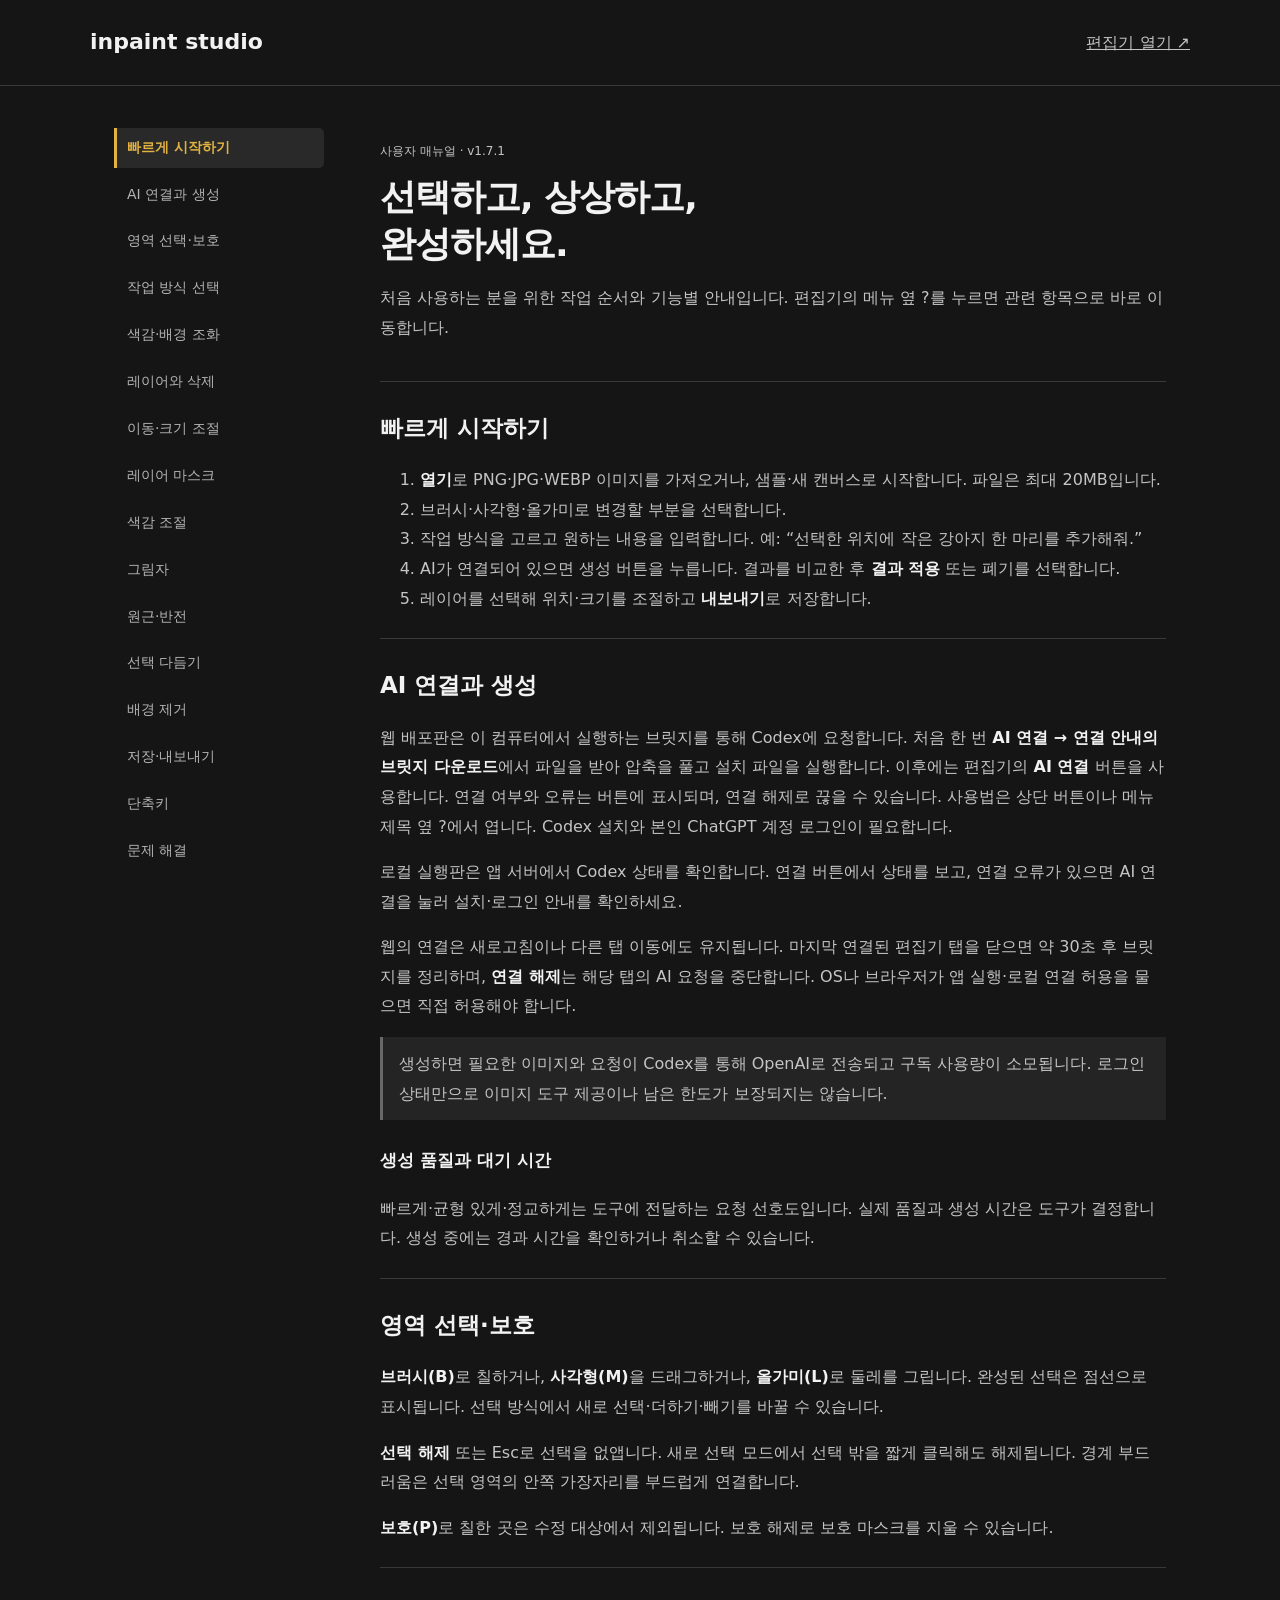
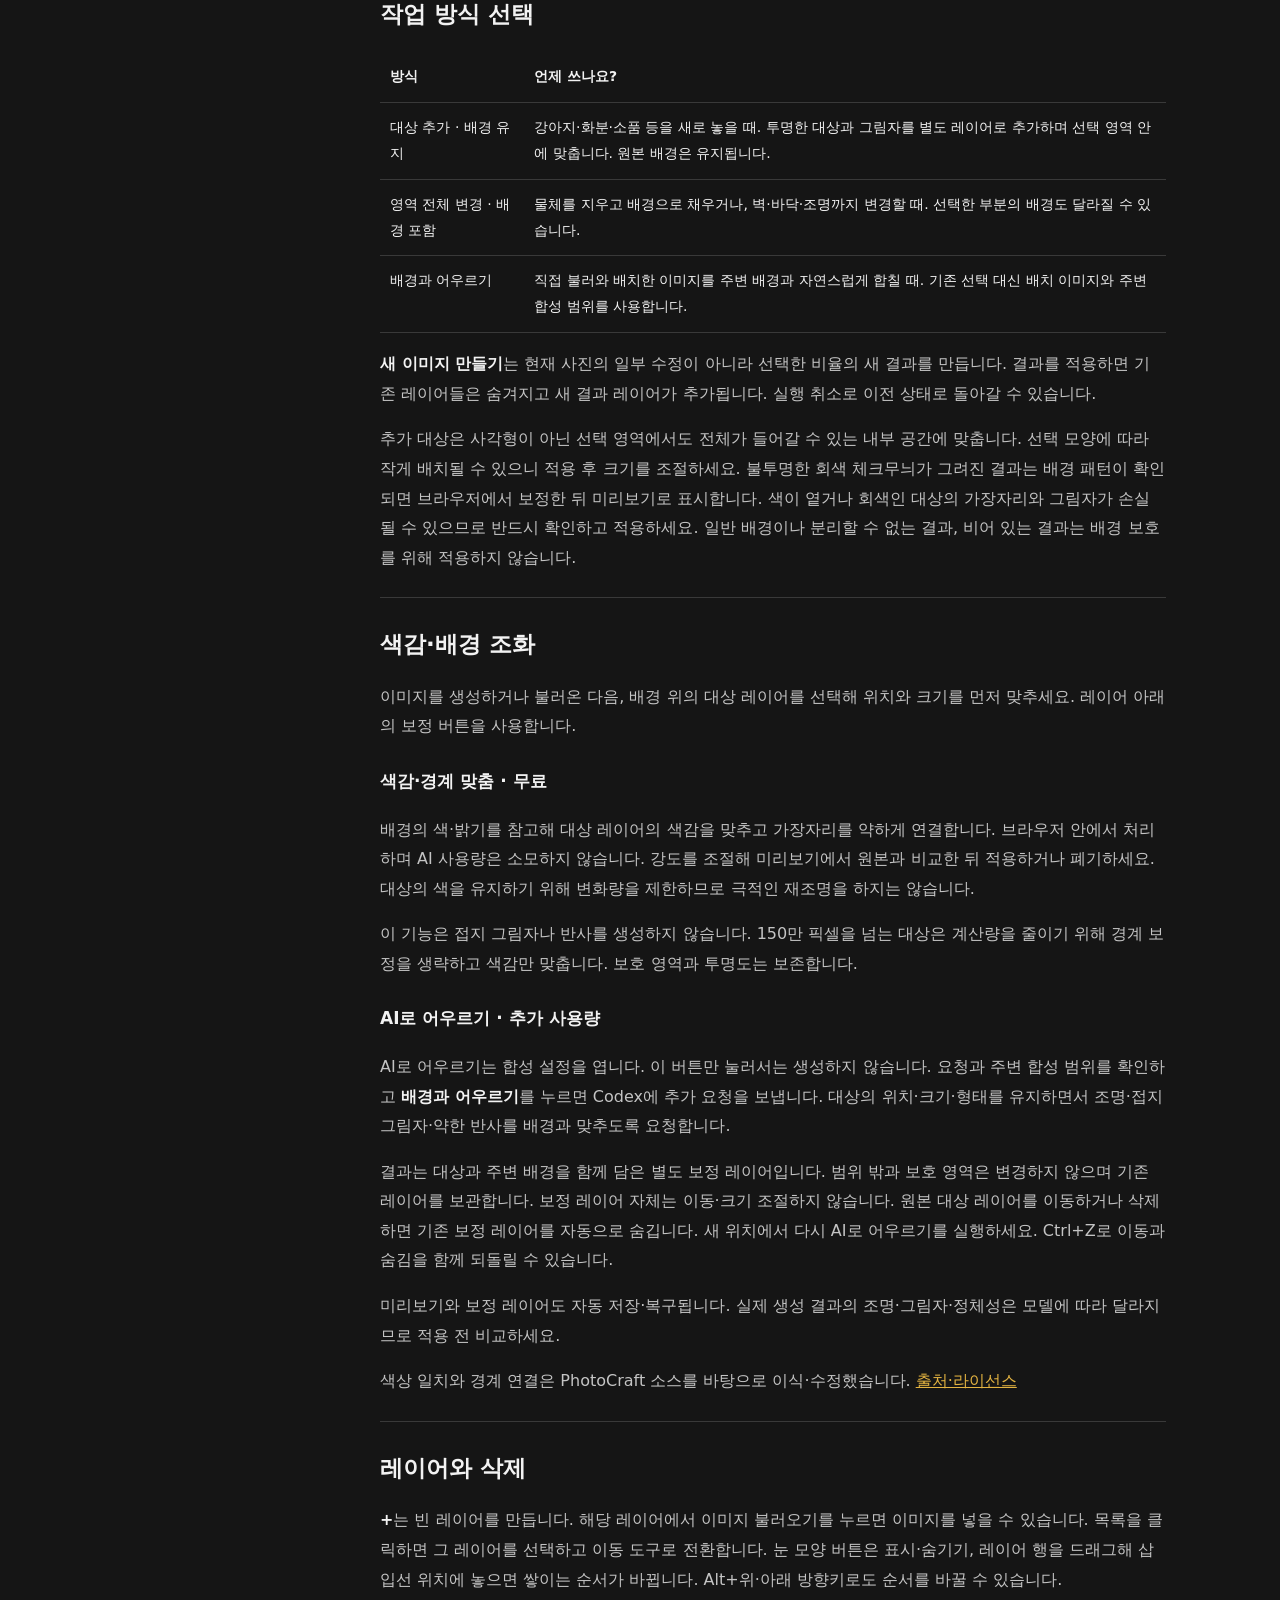
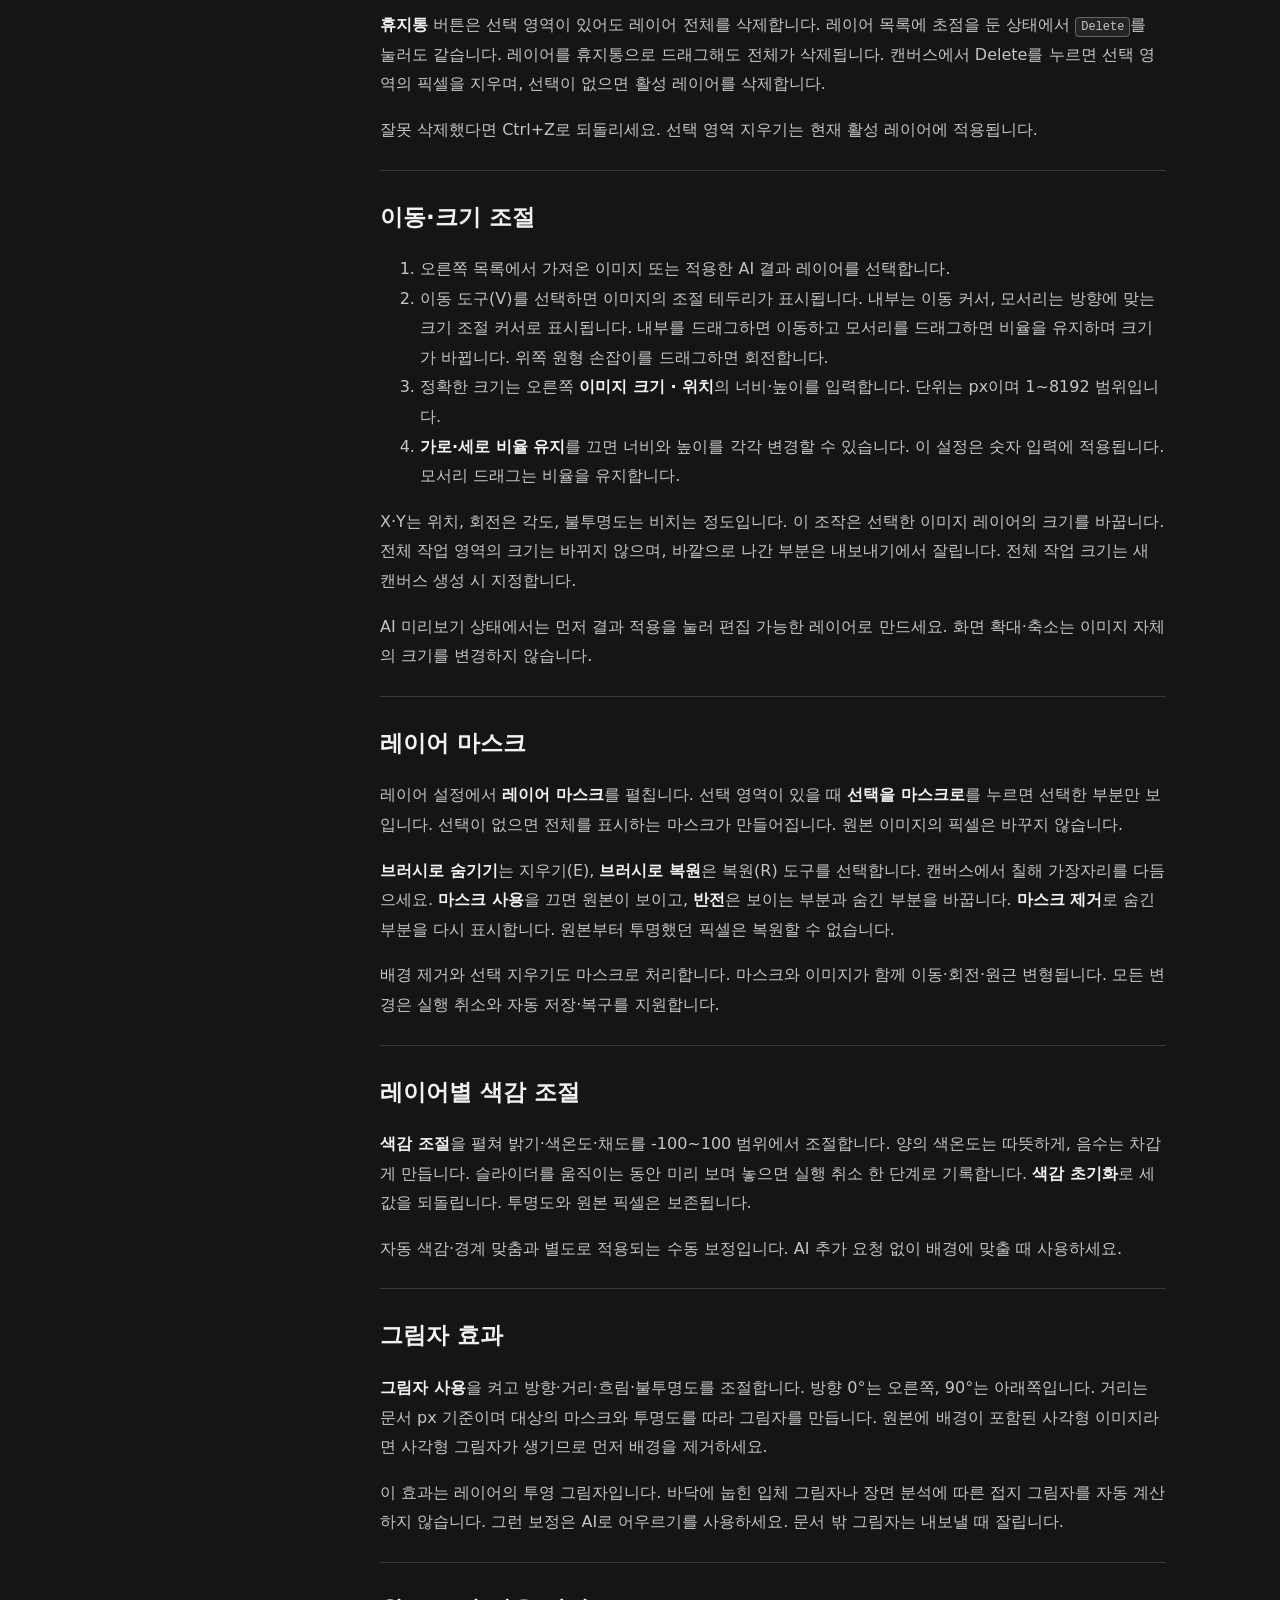
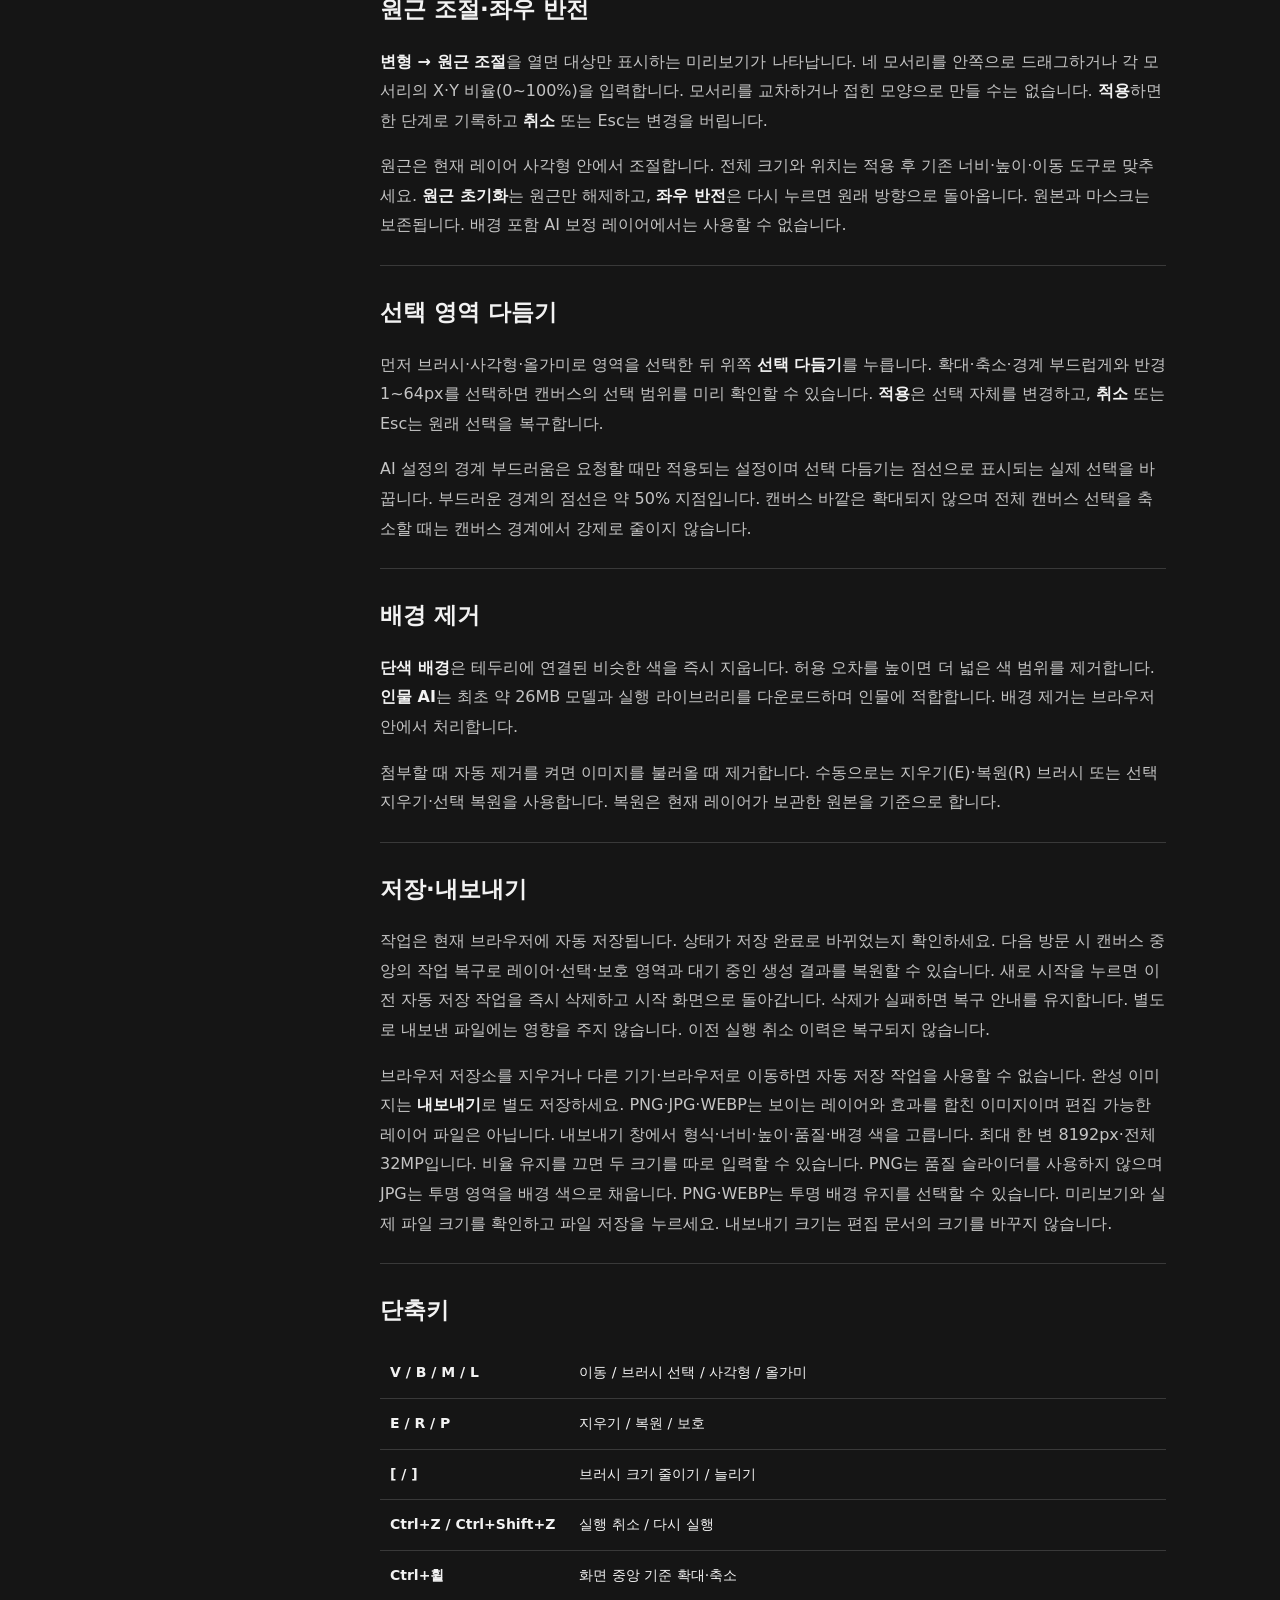
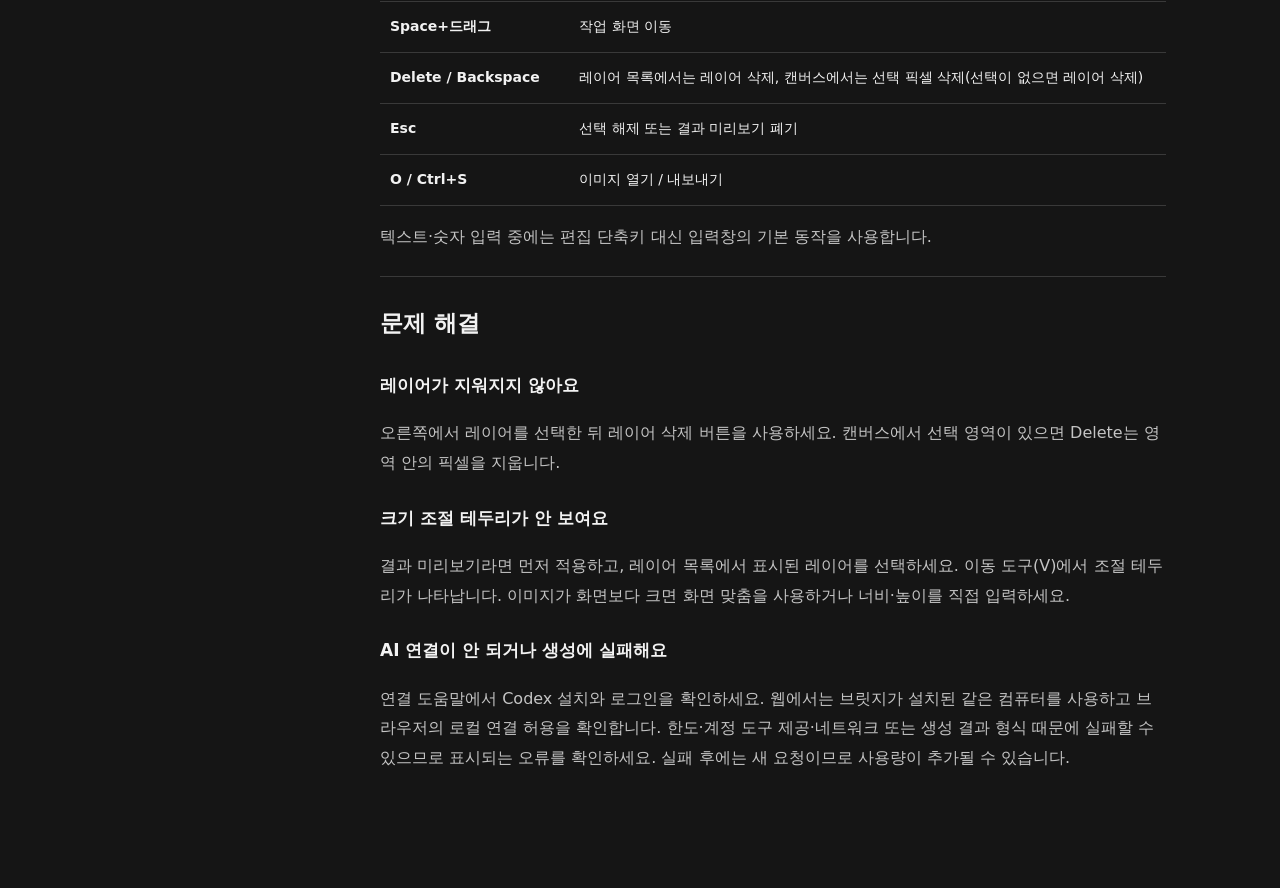
==== commit 20219234: "Add files via upload" ====
--- a/2026-10-28-user-manual.html
+++ b/2026-10-28-user-manual.html
@@ -2,9 +2,9 @@
 <html lang="ko"><head><meta charset="utf-8"><meta name="viewport" content="width=device-width,initial-scale=1"><title>사용법 — Inpaint Studio</title><meta name="description" content="Inpaint Studio 사용자 매뉴얼. AI 연결, 영역 선택, 이미지 생성과 크기 조절, 레이어와 배경 제거 안내."><link rel="stylesheet" href="/2026-10-28-help.css"><link rel="stylesheet" href="/2026-10-29-neutral-amber.css"></head>
 <body class="manual-page"><header class="manual-header"><a class="manual-brand" href="/">inpaint studio</a><a href="/" target="_blank" rel="noopener">편집기 열기 ↗</a></header>
 <div class="manual-layout"><nav class="manual-nav" aria-label="사용법 목차"><a href="#start">빠르게 시작하기</a><a href="#ai">AI 연결과 생성</a><a href="#selection">영역 선택·보호</a><a href="#edit">작업 방식 선택</a><a href="#harmonize">색감·배경 조화</a><a href="#layers">레이어와 삭제</a><a href="#resize">이동·크기 조절</a><a href="#mask">레이어 마스크</a><a href="#adjustments">색감 조절</a><a href="#shadow">그림자</a><a href="#perspective">원근·반전</a><a href="#refine">선택 다듬기</a><a href="#background">배경 제거</a><a href="#save">저장·내보내기</a><a href="#shortcuts">단축키</a><a href="#trouble">문제 해결</a></nav>
-<main class="manual-content"><p class="manual-version">사용자 매뉴얼 · v1.7.0</p><h1>선택하고, 상상하고,<br>완성하세요.</h1><p class="manual-lead">처음 사용하는 분을 위한 작업 순서와 기능별 안내입니다. 편집기의 메뉴 옆 ?를 누르면 관련 항목으로 바로 이동합니다.</p>
+<main class="manual-content"><p class="manual-version">사용자 매뉴얼 · v1.7.1</p><h1>선택하고, 상상하고,<br>완성하세요.</h1><p class="manual-lead">처음 사용하는 분을 위한 작업 순서와 기능별 안내입니다. 편집기의 메뉴 옆 ?를 누르면 관련 항목으로 바로 이동합니다.</p>
 <section id="start"><h2>빠르게 시작하기</h2><ol><li><strong>열기</strong>로 PNG·JPG·WEBP 이미지를 가져오거나, 샘플·새 캔버스로 시작합니다. 파일은 최대 20MB입니다.</li><li>브러시·사각형·올가미로 변경할 부분을 선택합니다.</li><li>작업 방식을 고르고 원하는 내용을 입력합니다. 예: “선택한 위치에 작은 강아지 한 마리를 추가해줘.”</li><li>AI가 연결되어 있으면 생성 버튼을 누릅니다. 결과를 비교한 후 <strong>결과 적용</strong> 또는 폐기를 선택합니다.</li><li>레이어를 선택해 위치·크기를 조절하고 <strong>내보내기</strong>로 저장합니다.</li></ol></section>
-<section id="ai"><h2>AI 연결과 생성</h2><p>웹 배포판은 이 컴퓨터에서 실행하는 브릿지를 통해 Codex에 요청합니다. 처음 한 번 <strong>AI 연결 도움말 → 브릿지 다운로드</strong>에서 파일을 받아 압축을 풀고 설치 파일을 실행합니다. 이후에는 편집기의 <strong>AI 연결</strong> 버튼을 사용합니다. Codex 설치와 본인 ChatGPT 계정 로그인이 필요합니다.</p><p>로컬 실행판은 앱 서버에서 Codex 상태를 확인합니다. 연결 설정에서 설치·로그인·이미지 실행 상태를 확인하세요.</p><p>웹의 연결은 새로고침이나 다른 탭 이동에도 유지됩니다. 마지막 연결된 편집기 탭을 닫으면 약 30초 후 브릿지를 정리하며, <strong>연결 해제</strong>는 해당 탭의 AI 요청을 중단합니다. OS나 브라우저가 앱 실행·로컬 연결 허용을 물으면 직접 허용해야 합니다.</p><p class="manual-note">생성하면 필요한 이미지와 요청이 Codex를 통해 OpenAI로 전송되고 구독 사용량이 소모됩니다. 로그인 상태만으로 이미지 도구 제공이나 남은 한도가 보장되지는 않습니다.</p><h3>생성 품질과 대기 시간</h3><p>빠르게·균형 있게·정교하게는 도구에 전달하는 요청 선호도입니다. 실제 품질과 생성 시간은 도구가 결정합니다. 생성 중에는 경과 시간을 확인하거나 취소할 수 있습니다.</p></section>
+<section id="ai"><h2>AI 연결과 생성</h2><p>웹 배포판은 이 컴퓨터에서 실행하는 브릿지를 통해 Codex에 요청합니다. 처음 한 번 <strong>AI 연결 → 연결 안내의 브릿지 다운로드</strong>에서 파일을 받아 압축을 풀고 설치 파일을 실행합니다. 이후에는 편집기의 <strong>AI 연결</strong> 버튼을 사용합니다. 연결 여부와 오류는 버튼에 표시되며, 연결 해제로 끊을 수 있습니다. 사용법은 상단 버튼이나 메뉴 제목 옆 ?에서 엽니다. Codex 설치와 본인 ChatGPT 계정 로그인이 필요합니다.</p><p>로컬 실행판은 앱 서버에서 Codex 상태를 확인합니다. 연결 버튼에서 상태를 보고, 연결 오류가 있으면 AI 연결을 눌러 설치·로그인 안내를 확인하세요.</p><p>웹의 연결은 새로고침이나 다른 탭 이동에도 유지됩니다. 마지막 연결된 편집기 탭을 닫으면 약 30초 후 브릿지를 정리하며, <strong>연결 해제</strong>는 해당 탭의 AI 요청을 중단합니다. OS나 브라우저가 앱 실행·로컬 연결 허용을 물으면 직접 허용해야 합니다.</p><p class="manual-note">생성하면 필요한 이미지와 요청이 Codex를 통해 OpenAI로 전송되고 구독 사용량이 소모됩니다. 로그인 상태만으로 이미지 도구 제공이나 남은 한도가 보장되지는 않습니다.</p><h3>생성 품질과 대기 시간</h3><p>빠르게·균형 있게·정교하게는 도구에 전달하는 요청 선호도입니다. 실제 품질과 생성 시간은 도구가 결정합니다. 생성 중에는 경과 시간을 확인하거나 취소할 수 있습니다.</p></section>
 <section id="selection"><h2>영역 선택·보호</h2><p><strong>브러시(B)</strong>로 칠하거나, <strong>사각형(M)</strong>을 드래그하거나, <strong>올가미(L)</strong>로 둘레를 그립니다. 완성된 선택은 점선으로 표시됩니다. 선택 방식에서 새로 선택·더하기·빼기를 바꿀 수 있습니다.</p><p><strong>선택 해제</strong> 또는 Esc로 선택을 없앱니다. 새로 선택 모드에서 선택 밖을 짧게 클릭해도 해제됩니다. 경계 부드러움은 선택 영역의 안쪽 가장자리를 부드럽게 연결합니다.</p><p><strong>보호(P)</strong>로 칠한 곳은 수정 대상에서 제외됩니다. 보호 해제로 보호 마스크를 지울 수 있습니다.</p></section>
 <section id="edit"><h2>작업 방식 선택</h2><table><thead><tr><th>방식</th><th>언제 쓰나요?</th></tr></thead><tbody><tr><td>대상 추가 · 배경 유지</td><td>강아지·화분·소품 등을 새로 놓을 때. 투명한 대상과 그림자를 별도 레이어로 추가하며 선택 영역 안에 맞춥니다. 원본 배경은 유지됩니다.</td></tr><tr><td>영역 전체 변경 · 배경 포함</td><td>물체를 지우고 배경으로 채우거나, 벽·바닥·조명까지 변경할 때. 선택한 부분의 배경도 달라질 수 있습니다.</td></tr><tr><td>배경과 어우르기</td><td>직접 불러와 배치한 이미지를 주변 배경과 자연스럽게 합칠 때. 기존 선택 대신 배치 이미지와 주변 합성 범위를 사용합니다.</td></tr></tbody></table><p><strong>새 이미지 만들기</strong>는 현재 사진의 일부 수정이 아니라 선택한 비율의 새 결과를 만듭니다. 결과를 적용하면 기존 레이어들은 숨겨지고 새 결과 레이어가 추가됩니다. 실행 취소로 이전 상태로 돌아갈 수 있습니다.</p><p>추가 대상은 사각형이 아닌 선택 영역에서도 전체가 들어갈 수 있는 내부 공간에 맞춥니다. 선택 모양에 따라 작게 배치될 수 있으니 적용 후 크기를 조절하세요. 불투명한 회색 체크무늬가 그려진 결과는 배경 패턴이 확인되면 브라우저에서 보정한 뒤 미리보기로 표시합니다. 색이 옅거나 회색인 대상의 가장자리와 그림자가 손실될 수 있으므로 반드시 확인하고 적용하세요. 일반 배경이나 분리할 수 없는 결과, 비어 있는 결과는 배경 보호를 위해 적용하지 않습니다.</p></section>
 <section id="harmonize"><h2>색감·배경 조화</h2><p>이미지를 생성하거나 불러온 다음, 배경 위의 대상 레이어를 선택해 위치와 크기를 먼저 맞추세요. 레이어 아래의 보정 버튼을 사용합니다.</p><h3>색감·경계 맞춤 · 무료</h3><p>배경의 색·밝기를 참고해 대상 레이어의 색감을 맞추고 가장자리를 약하게 연결합니다. 브라우저 안에서 처리하며 AI 사용량은 소모하지 않습니다. 강도를 조절해 미리보기에서 원본과 비교한 뒤 적용하거나 폐기하세요. 대상의 색을 유지하기 위해 변화량을 제한하므로 극적인 재조명을 하지는 않습니다.</p><p>이 기능은 접지 그림자나 반사를 생성하지 않습니다. 150만 픽셀을 넘는 대상은 계산량을 줄이기 위해 경계 보정을 생략하고 색감만 맞춥니다. 보호 영역과 투명도는 보존합니다.</p><h3>AI로 어우르기 · 추가 사용량</h3><p>AI로 어우르기는 합성 설정을 엽니다. 이 버튼만 눌러서는 생성하지 않습니다. 요청과 주변 합성 범위를 확인하고 <strong>배경과 어우르기</strong>를 누르면 Codex에 추가 요청을 보냅니다. 대상의 위치·크기·형태를 유지하면서 조명·접지 그림자·약한 반사를 배경과 맞추도록 요청합니다.</p><p>결과는 대상과 주변 배경을 함께 담은 별도 보정 레이어입니다. 범위 밖과 보호 영역은 변경하지 않으며 기존 레이어를 보관합니다. 보정 레이어 자체는 이동·크기 조절하지 않습니다. 원본 대상 레이어를 이동하거나 삭제하면 기존 보정 레이어를 자동으로 숨깁니다. 새 위치에서 다시 AI로 어우르기를 실행하세요. Ctrl+Z로 이동과 숨김을 함께 되돌릴 수 있습니다.</p><p>미리보기와 보정 레이어도 자동 저장·복구됩니다. 실제 생성 결과의 조명·그림자·정체성은 모델에 따라 달라지므로 적용 전 비교하세요.</p><p>색상 일치와 경계 연결은 PhotoCraft 소스를 바탕으로 이식·수정했습니다. <a href="/2026-10-28-third-party-notices.txt" target="_blank" rel="noopener">출처·라이선스</a></p></section><section id="layers"><h2>레이어와 삭제</h2><p><strong>+</strong>는 빈 레이어를 만듭니다. 해당 레이어에서 이미지 불러오기를 누르면 이미지를 넣을 수 있습니다. 목록을 클릭하면 그 레이어를 선택하고 이동 도구로 전환합니다. 눈 모양 버튼은 표시·숨기기, 레이어 행을 드래그해 삽입선 위치에 놓으면 쌓이는 순서가 바뀝니다. Alt+위·아래 방향키로도 순서를 바꿀 수 있습니다.</p><p><strong>휴지통</strong> 버튼은 선택 영역이 있어도 레이어 전체를 삭제합니다. 레이어 목록에 초점을 둔 상태에서 <kbd>Delete</kbd>를 눌러도 같습니다. 레이어를 휴지통으로 드래그해도 전체가 삭제됩니다. 캔버스에서 Delete를 누르면 선택 영역의 픽셀을 지우며, 선택이 없으면 활성 레이어를 삭제합니다.</p><p>잘못 삭제했다면 Ctrl+Z로 되돌리세요. 선택 영역 지우기는 현재 활성 레이어에 적용됩니다.</p></section>
--- a/2026-10-29-neutral-amber.css
+++ b/2026-10-29-neutral-amber.css
@@ -95,3 +95,16 @@
 .manual-content section,.manual-content td,.manual-content th{border-color:#393939}.manual-content p,.manual-content li{color:#c4c4c4}.manual-content strong,.manual-content th{color:#f2f2f2}
 .manual-content a{color:#e3b341}.manual-content kbd{border-color:#686868;color:#c4c4c4}.manual-note{background:#242424;border-left-color:#686868}
 @media(prefers-reduced-motion:reduce){*,*::before,*::after{transition:none!important;scroll-behavior:auto!important}}
+/* v1.7.1: aligned file actions, inline contextual help, two connection controls. */
+.header-actions>.manual-link,.header-actions>button{box-sizing:border-box;display:inline-flex;align-items:center;justify-content:center;height:36px;min-height:36px;padding:0 12px;line-height:1;font-size:13px;vertical-align:middle;white-space:nowrap}
+.header-actions{align-items:center;gap:8px}
+.setting-title{display:inline-flex;align-items:center;gap:6px;min-width:0;flex-shrink:0}
+.setting-title .context-help{margin-left:0}.section-heading h2,.transform-heading{gap:6px}
+.section-heading h2 .context-help,.transform-heading .context-help{margin-left:0}
+.setting-row{gap:10px}.setting-row>select{min-width:0;max-width:70%}
+.count{padding:0;border:0;background:transparent;color:#929292;font-size:12px;font-weight:400}
+.ai-section>.section-heading{gap:10px;flex-wrap:wrap;margin-bottom:18px}
+.ai-section>.section-heading h2{white-space:nowrap;margin-right:auto}
+.ai-connection-actions{display:flex;align-items:center;gap:6px}
+.ai-connection-actions button{min-height:34px;padding:7px 9px;font-size:12px;white-space:nowrap}
+@media(max-width:500px){.topbar{padding:0 8px;gap:6px}.header-actions{gap:4px}.header-actions>.manual-link,.header-actions>button{height:34px;min-height:34px;font-size:10px;padding:0 6px}}
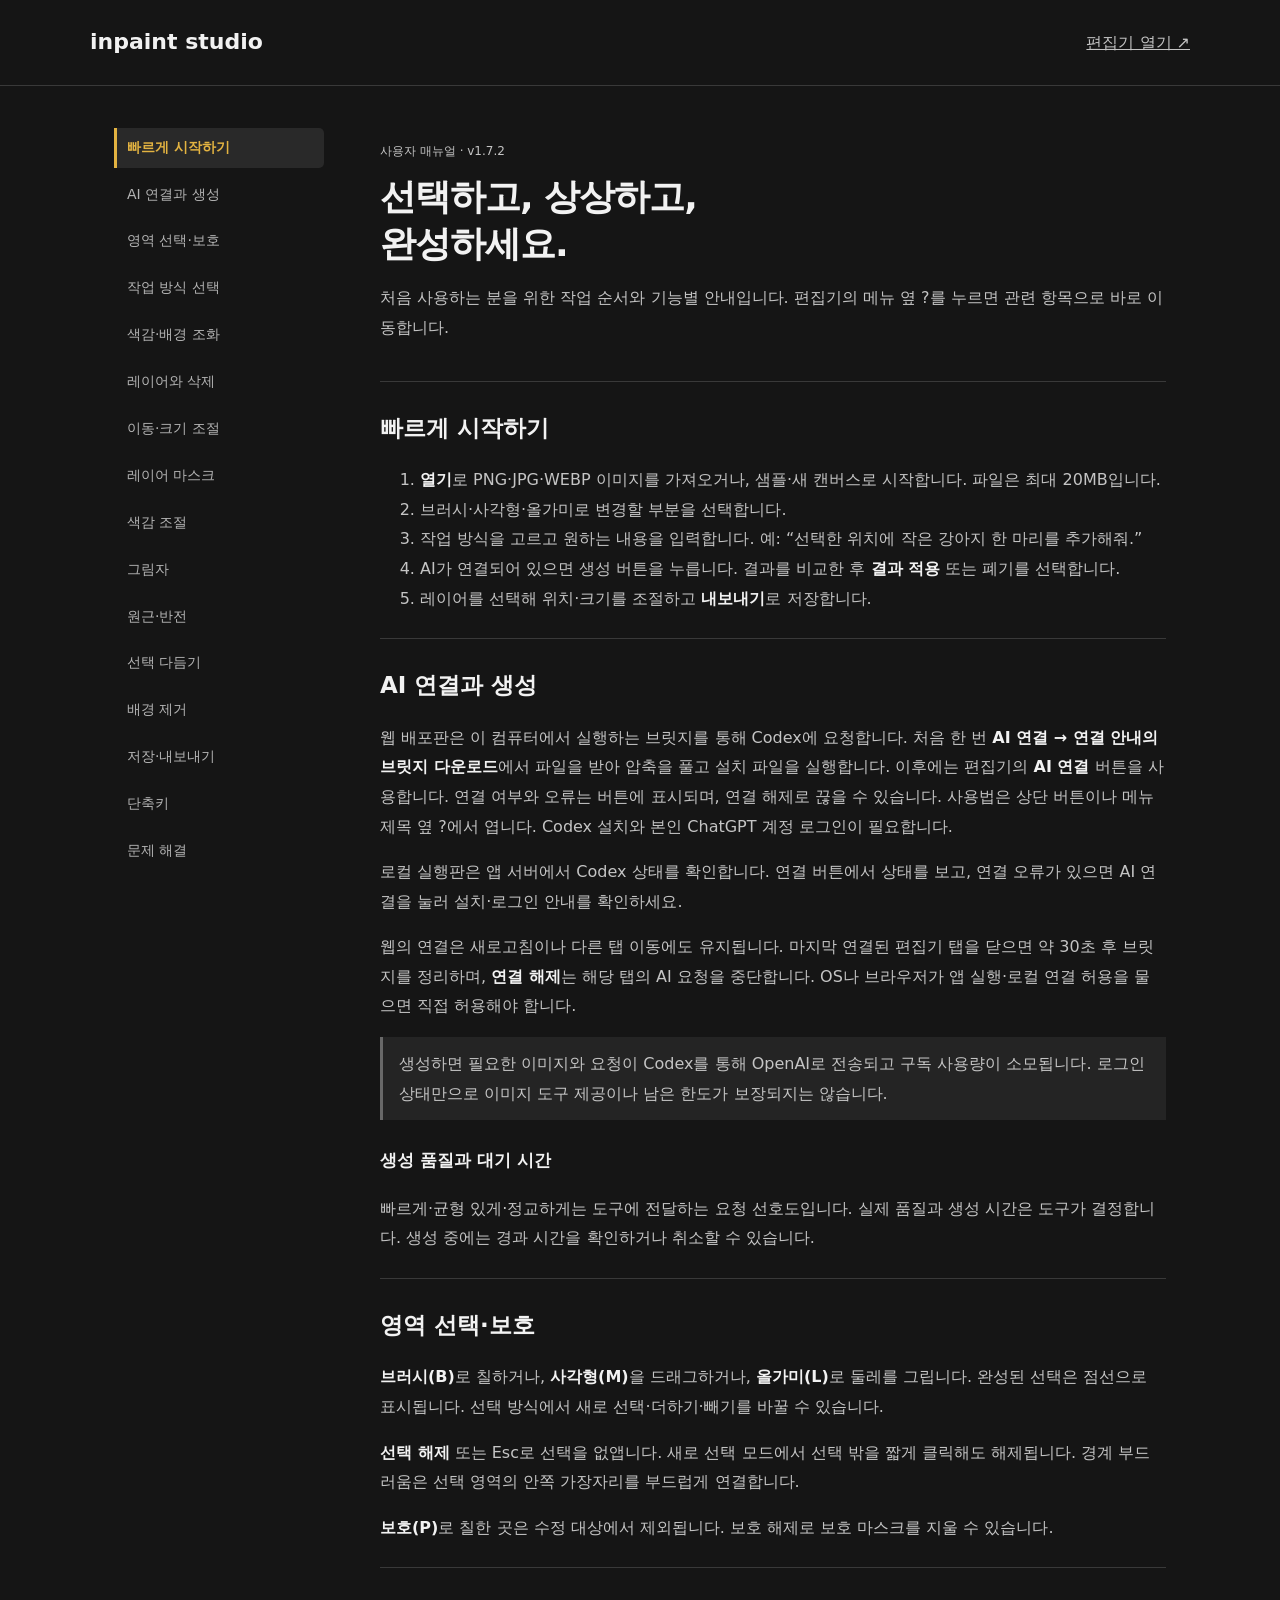
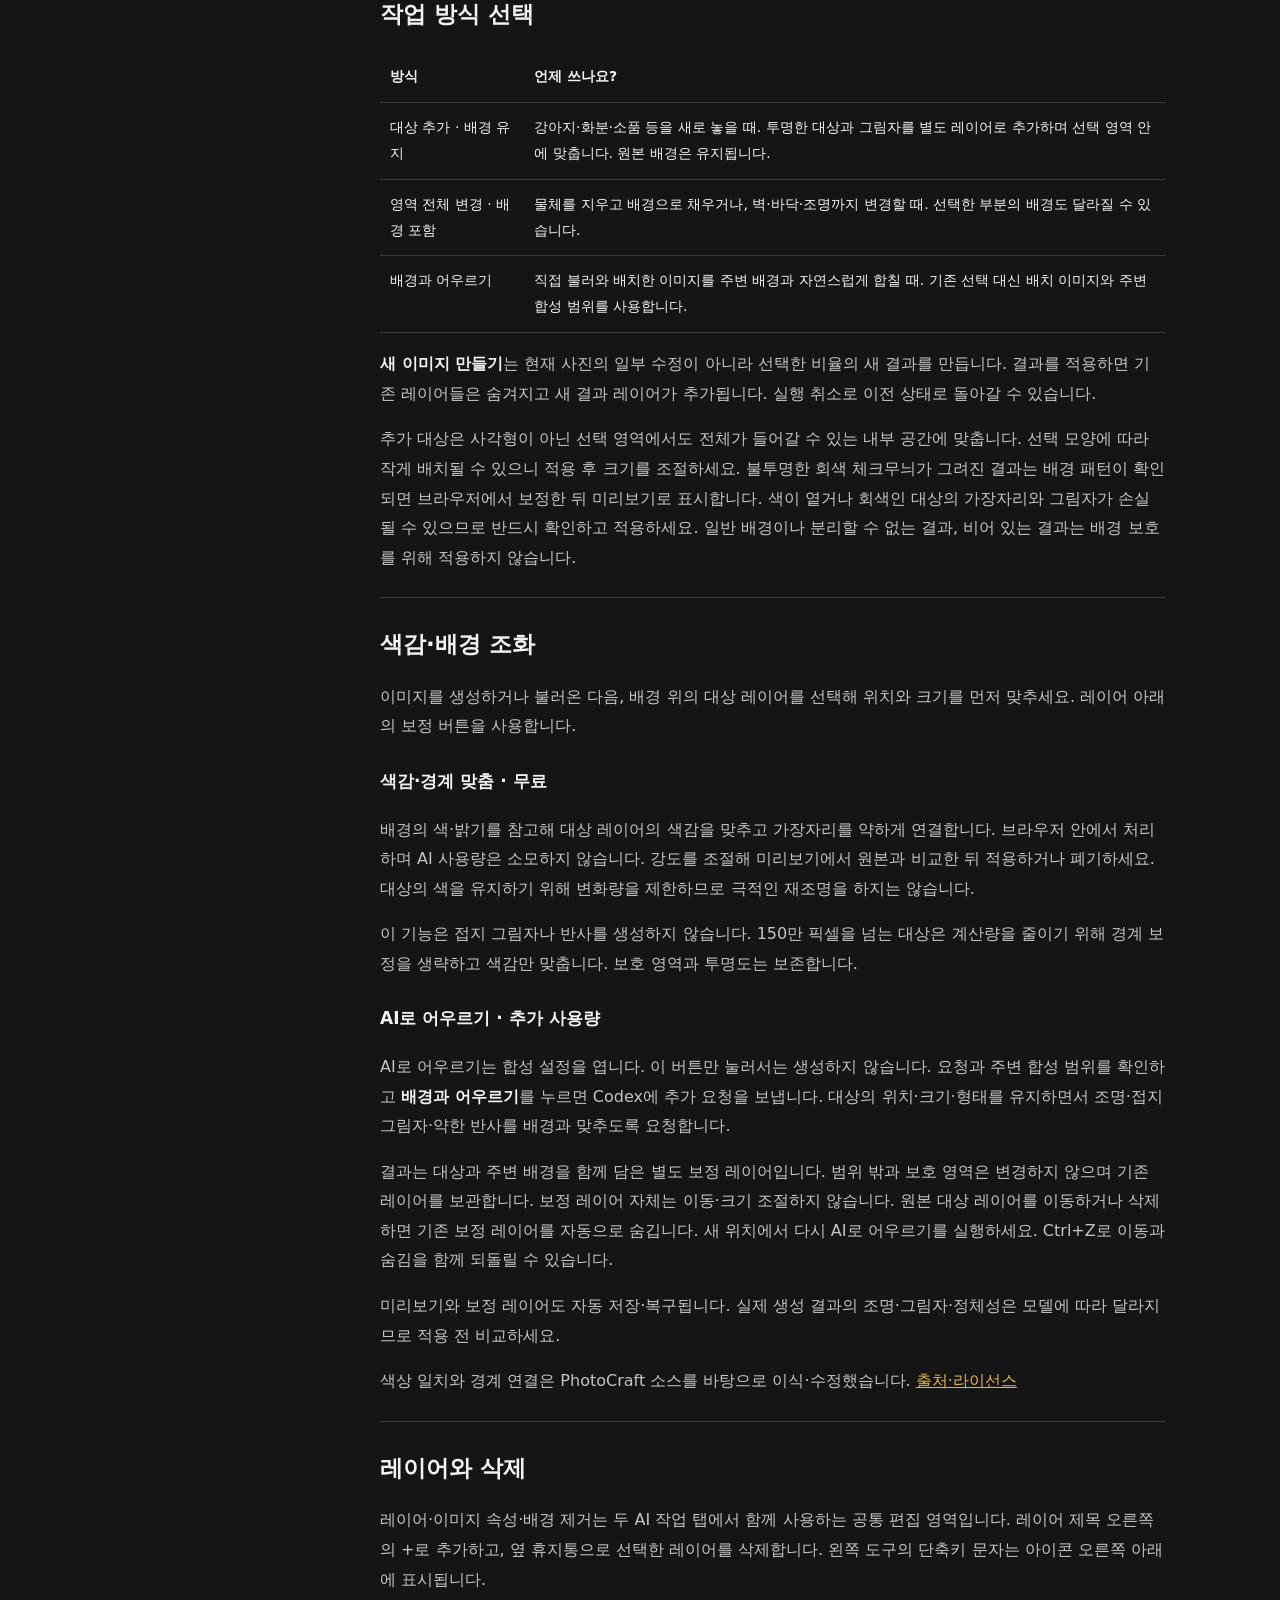
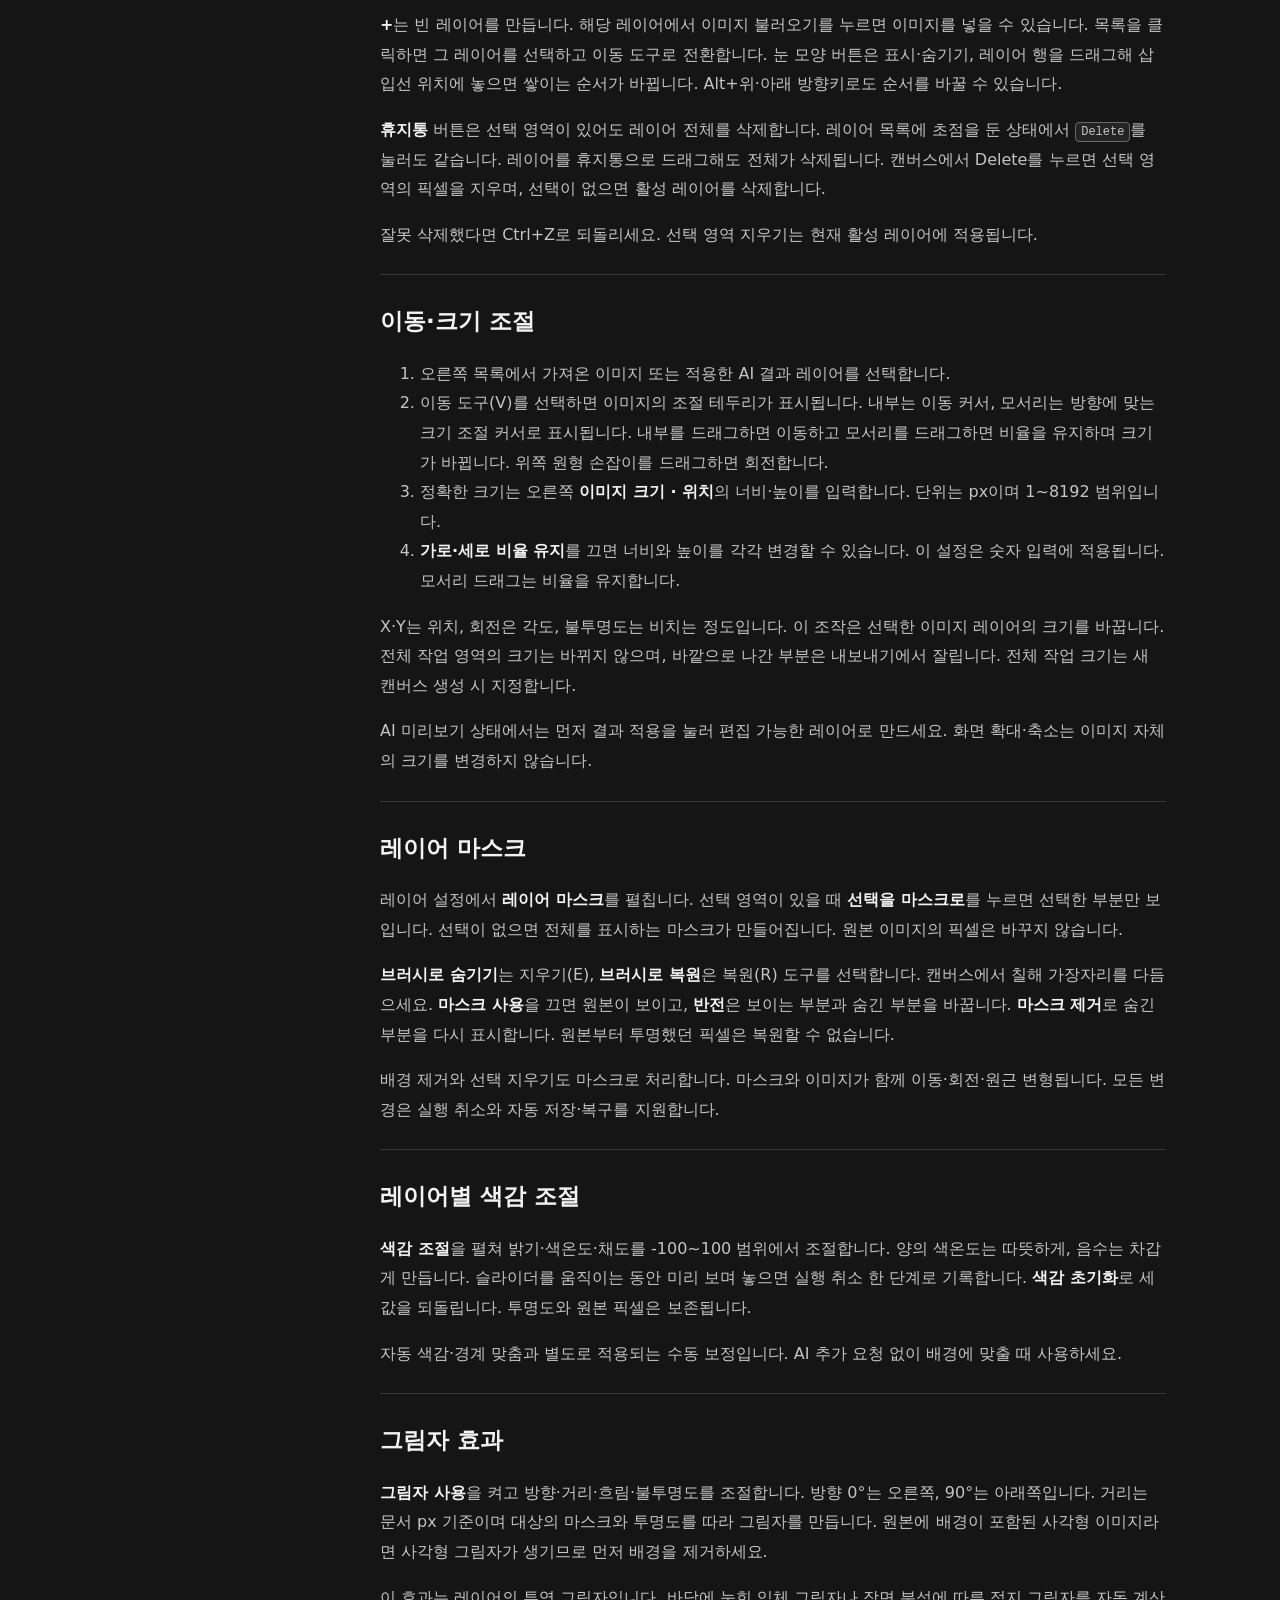
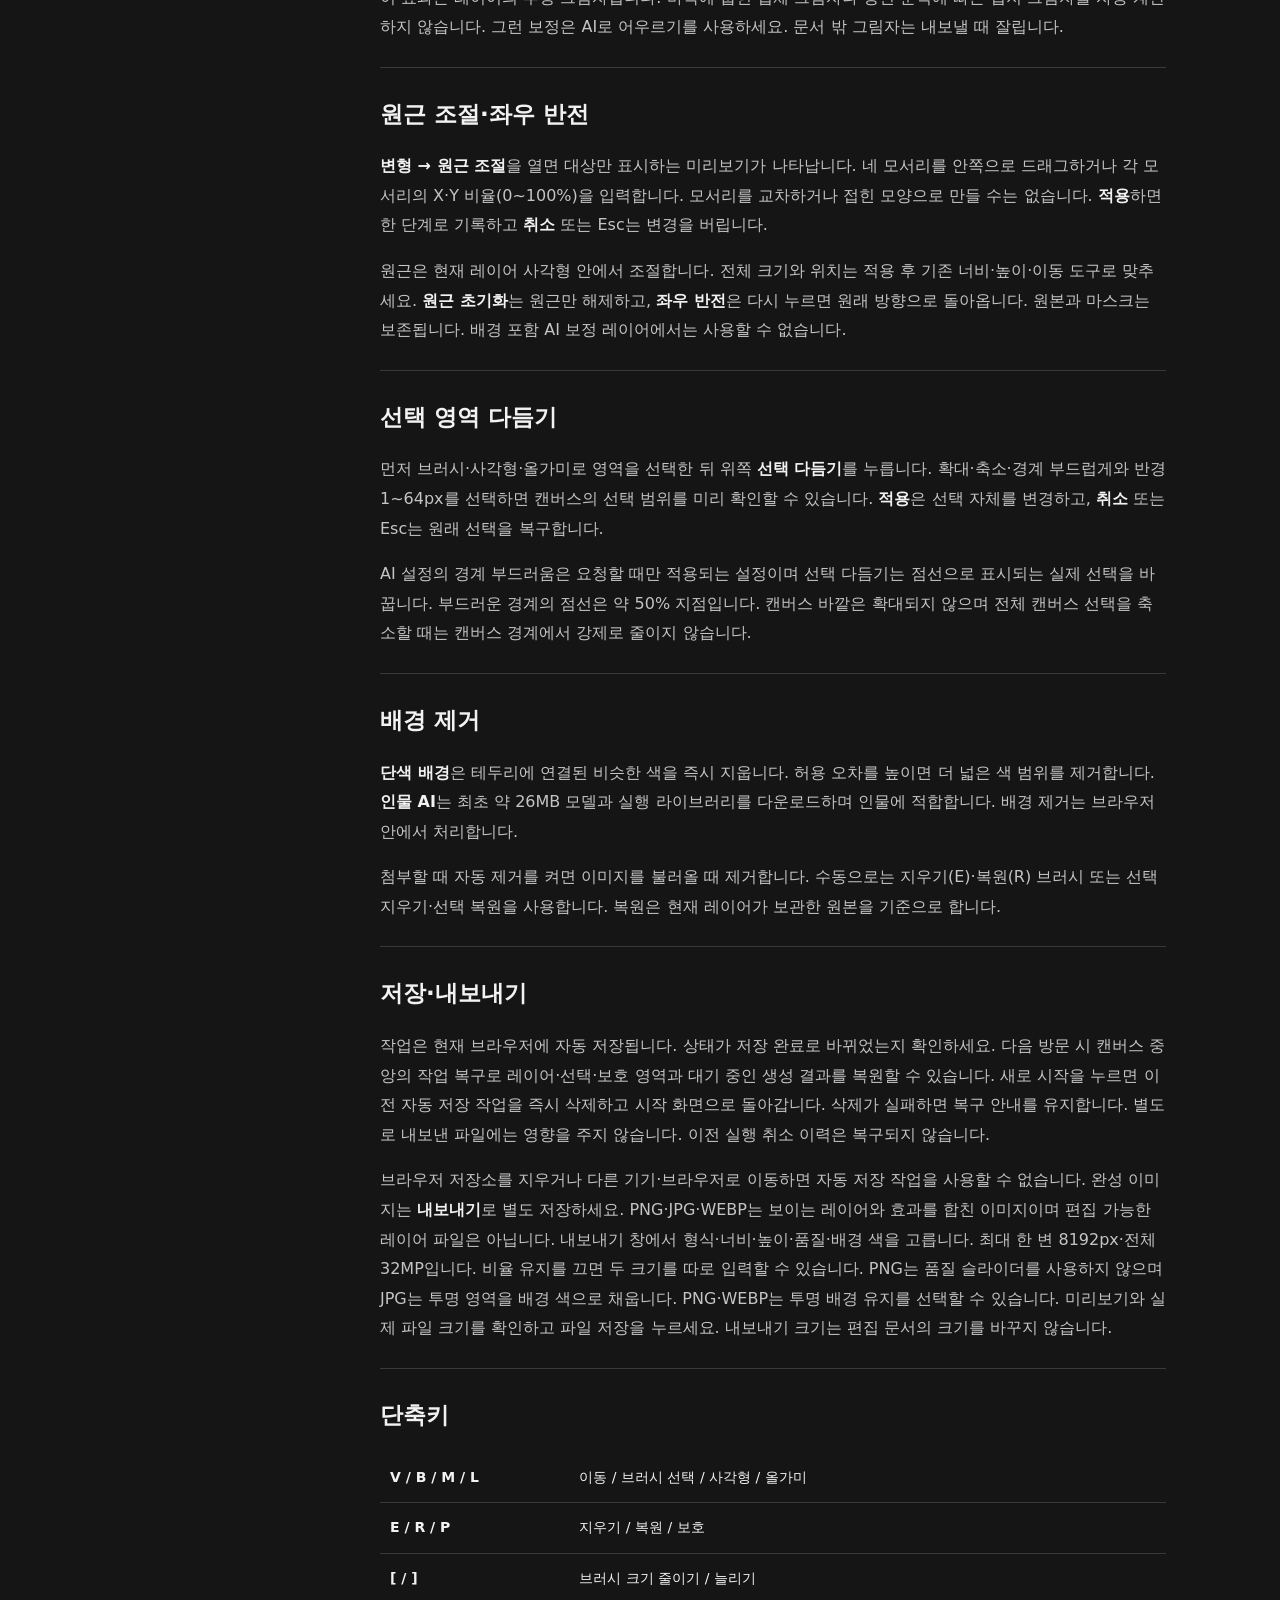
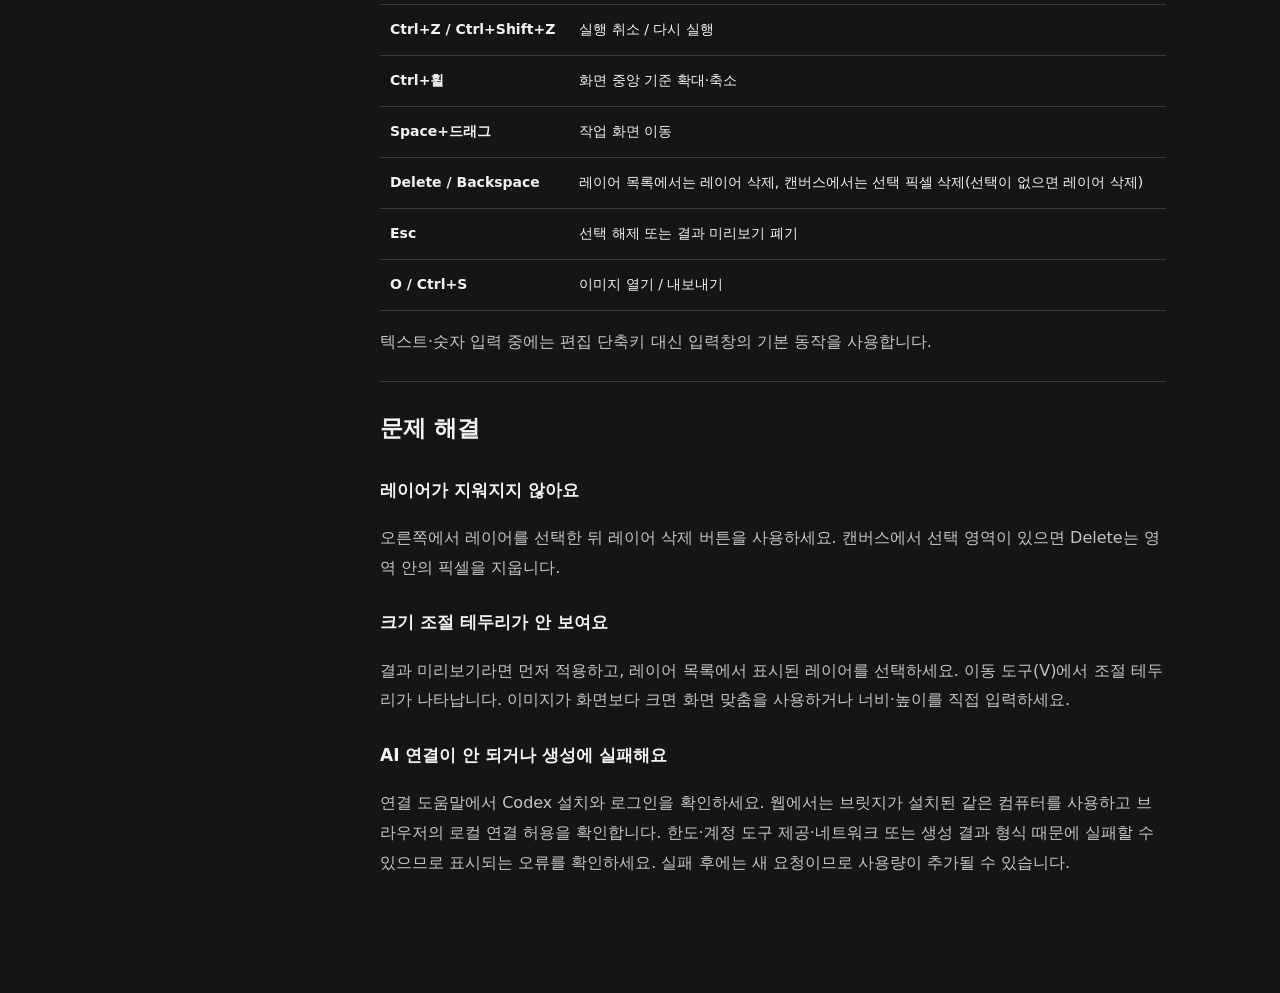
==== commit 5a16c4e0: "Add files via upload" ====
--- a/2026-10-28-user-manual.html
+++ b/2026-10-28-user-manual.html
@@ -2,12 +2,12 @@
 <html lang="ko"><head><meta charset="utf-8"><meta name="viewport" content="width=device-width,initial-scale=1"><title>사용법 — Inpaint Studio</title><meta name="description" content="Inpaint Studio 사용자 매뉴얼. AI 연결, 영역 선택, 이미지 생성과 크기 조절, 레이어와 배경 제거 안내."><link rel="stylesheet" href="/2026-10-28-help.css"><link rel="stylesheet" href="/2026-10-29-neutral-amber.css"></head>
 <body class="manual-page"><header class="manual-header"><a class="manual-brand" href="/">inpaint studio</a><a href="/" target="_blank" rel="noopener">편집기 열기 ↗</a></header>
 <div class="manual-layout"><nav class="manual-nav" aria-label="사용법 목차"><a href="#start">빠르게 시작하기</a><a href="#ai">AI 연결과 생성</a><a href="#selection">영역 선택·보호</a><a href="#edit">작업 방식 선택</a><a href="#harmonize">색감·배경 조화</a><a href="#layers">레이어와 삭제</a><a href="#resize">이동·크기 조절</a><a href="#mask">레이어 마스크</a><a href="#adjustments">색감 조절</a><a href="#shadow">그림자</a><a href="#perspective">원근·반전</a><a href="#refine">선택 다듬기</a><a href="#background">배경 제거</a><a href="#save">저장·내보내기</a><a href="#shortcuts">단축키</a><a href="#trouble">문제 해결</a></nav>
-<main class="manual-content"><p class="manual-version">사용자 매뉴얼 · v1.7.1</p><h1>선택하고, 상상하고,<br>완성하세요.</h1><p class="manual-lead">처음 사용하는 분을 위한 작업 순서와 기능별 안내입니다. 편집기의 메뉴 옆 ?를 누르면 관련 항목으로 바로 이동합니다.</p>
+<main class="manual-content"><p class="manual-version">사용자 매뉴얼 · v1.7.2</p><h1>선택하고, 상상하고,<br>완성하세요.</h1><p class="manual-lead">처음 사용하는 분을 위한 작업 순서와 기능별 안내입니다. 편집기의 메뉴 옆 ?를 누르면 관련 항목으로 바로 이동합니다.</p>
 <section id="start"><h2>빠르게 시작하기</h2><ol><li><strong>열기</strong>로 PNG·JPG·WEBP 이미지를 가져오거나, 샘플·새 캔버스로 시작합니다. 파일은 최대 20MB입니다.</li><li>브러시·사각형·올가미로 변경할 부분을 선택합니다.</li><li>작업 방식을 고르고 원하는 내용을 입력합니다. 예: “선택한 위치에 작은 강아지 한 마리를 추가해줘.”</li><li>AI가 연결되어 있으면 생성 버튼을 누릅니다. 결과를 비교한 후 <strong>결과 적용</strong> 또는 폐기를 선택합니다.</li><li>레이어를 선택해 위치·크기를 조절하고 <strong>내보내기</strong>로 저장합니다.</li></ol></section>
 <section id="ai"><h2>AI 연결과 생성</h2><p>웹 배포판은 이 컴퓨터에서 실행하는 브릿지를 통해 Codex에 요청합니다. 처음 한 번 <strong>AI 연결 → 연결 안내의 브릿지 다운로드</strong>에서 파일을 받아 압축을 풀고 설치 파일을 실행합니다. 이후에는 편집기의 <strong>AI 연결</strong> 버튼을 사용합니다. 연결 여부와 오류는 버튼에 표시되며, 연결 해제로 끊을 수 있습니다. 사용법은 상단 버튼이나 메뉴 제목 옆 ?에서 엽니다. Codex 설치와 본인 ChatGPT 계정 로그인이 필요합니다.</p><p>로컬 실행판은 앱 서버에서 Codex 상태를 확인합니다. 연결 버튼에서 상태를 보고, 연결 오류가 있으면 AI 연결을 눌러 설치·로그인 안내를 확인하세요.</p><p>웹의 연결은 새로고침이나 다른 탭 이동에도 유지됩니다. 마지막 연결된 편집기 탭을 닫으면 약 30초 후 브릿지를 정리하며, <strong>연결 해제</strong>는 해당 탭의 AI 요청을 중단합니다. OS나 브라우저가 앱 실행·로컬 연결 허용을 물으면 직접 허용해야 합니다.</p><p class="manual-note">생성하면 필요한 이미지와 요청이 Codex를 통해 OpenAI로 전송되고 구독 사용량이 소모됩니다. 로그인 상태만으로 이미지 도구 제공이나 남은 한도가 보장되지는 않습니다.</p><h3>생성 품질과 대기 시간</h3><p>빠르게·균형 있게·정교하게는 도구에 전달하는 요청 선호도입니다. 실제 품질과 생성 시간은 도구가 결정합니다. 생성 중에는 경과 시간을 확인하거나 취소할 수 있습니다.</p></section>
 <section id="selection"><h2>영역 선택·보호</h2><p><strong>브러시(B)</strong>로 칠하거나, <strong>사각형(M)</strong>을 드래그하거나, <strong>올가미(L)</strong>로 둘레를 그립니다. 완성된 선택은 점선으로 표시됩니다. 선택 방식에서 새로 선택·더하기·빼기를 바꿀 수 있습니다.</p><p><strong>선택 해제</strong> 또는 Esc로 선택을 없앱니다. 새로 선택 모드에서 선택 밖을 짧게 클릭해도 해제됩니다. 경계 부드러움은 선택 영역의 안쪽 가장자리를 부드럽게 연결합니다.</p><p><strong>보호(P)</strong>로 칠한 곳은 수정 대상에서 제외됩니다. 보호 해제로 보호 마스크를 지울 수 있습니다.</p></section>
 <section id="edit"><h2>작업 방식 선택</h2><table><thead><tr><th>방식</th><th>언제 쓰나요?</th></tr></thead><tbody><tr><td>대상 추가 · 배경 유지</td><td>강아지·화분·소품 등을 새로 놓을 때. 투명한 대상과 그림자를 별도 레이어로 추가하며 선택 영역 안에 맞춥니다. 원본 배경은 유지됩니다.</td></tr><tr><td>영역 전체 변경 · 배경 포함</td><td>물체를 지우고 배경으로 채우거나, 벽·바닥·조명까지 변경할 때. 선택한 부분의 배경도 달라질 수 있습니다.</td></tr><tr><td>배경과 어우르기</td><td>직접 불러와 배치한 이미지를 주변 배경과 자연스럽게 합칠 때. 기존 선택 대신 배치 이미지와 주변 합성 범위를 사용합니다.</td></tr></tbody></table><p><strong>새 이미지 만들기</strong>는 현재 사진의 일부 수정이 아니라 선택한 비율의 새 결과를 만듭니다. 결과를 적용하면 기존 레이어들은 숨겨지고 새 결과 레이어가 추가됩니다. 실행 취소로 이전 상태로 돌아갈 수 있습니다.</p><p>추가 대상은 사각형이 아닌 선택 영역에서도 전체가 들어갈 수 있는 내부 공간에 맞춥니다. 선택 모양에 따라 작게 배치될 수 있으니 적용 후 크기를 조절하세요. 불투명한 회색 체크무늬가 그려진 결과는 배경 패턴이 확인되면 브라우저에서 보정한 뒤 미리보기로 표시합니다. 색이 옅거나 회색인 대상의 가장자리와 그림자가 손실될 수 있으므로 반드시 확인하고 적용하세요. 일반 배경이나 분리할 수 없는 결과, 비어 있는 결과는 배경 보호를 위해 적용하지 않습니다.</p></section>
-<section id="harmonize"><h2>색감·배경 조화</h2><p>이미지를 생성하거나 불러온 다음, 배경 위의 대상 레이어를 선택해 위치와 크기를 먼저 맞추세요. 레이어 아래의 보정 버튼을 사용합니다.</p><h3>색감·경계 맞춤 · 무료</h3><p>배경의 색·밝기를 참고해 대상 레이어의 색감을 맞추고 가장자리를 약하게 연결합니다. 브라우저 안에서 처리하며 AI 사용량은 소모하지 않습니다. 강도를 조절해 미리보기에서 원본과 비교한 뒤 적용하거나 폐기하세요. 대상의 색을 유지하기 위해 변화량을 제한하므로 극적인 재조명을 하지는 않습니다.</p><p>이 기능은 접지 그림자나 반사를 생성하지 않습니다. 150만 픽셀을 넘는 대상은 계산량을 줄이기 위해 경계 보정을 생략하고 색감만 맞춥니다. 보호 영역과 투명도는 보존합니다.</p><h3>AI로 어우르기 · 추가 사용량</h3><p>AI로 어우르기는 합성 설정을 엽니다. 이 버튼만 눌러서는 생성하지 않습니다. 요청과 주변 합성 범위를 확인하고 <strong>배경과 어우르기</strong>를 누르면 Codex에 추가 요청을 보냅니다. 대상의 위치·크기·형태를 유지하면서 조명·접지 그림자·약한 반사를 배경과 맞추도록 요청합니다.</p><p>결과는 대상과 주변 배경을 함께 담은 별도 보정 레이어입니다. 범위 밖과 보호 영역은 변경하지 않으며 기존 레이어를 보관합니다. 보정 레이어 자체는 이동·크기 조절하지 않습니다. 원본 대상 레이어를 이동하거나 삭제하면 기존 보정 레이어를 자동으로 숨깁니다. 새 위치에서 다시 AI로 어우르기를 실행하세요. Ctrl+Z로 이동과 숨김을 함께 되돌릴 수 있습니다.</p><p>미리보기와 보정 레이어도 자동 저장·복구됩니다. 실제 생성 결과의 조명·그림자·정체성은 모델에 따라 달라지므로 적용 전 비교하세요.</p><p>색상 일치와 경계 연결은 PhotoCraft 소스를 바탕으로 이식·수정했습니다. <a href="/2026-10-28-third-party-notices.txt" target="_blank" rel="noopener">출처·라이선스</a></p></section><section id="layers"><h2>레이어와 삭제</h2><p><strong>+</strong>는 빈 레이어를 만듭니다. 해당 레이어에서 이미지 불러오기를 누르면 이미지를 넣을 수 있습니다. 목록을 클릭하면 그 레이어를 선택하고 이동 도구로 전환합니다. 눈 모양 버튼은 표시·숨기기, 레이어 행을 드래그해 삽입선 위치에 놓으면 쌓이는 순서가 바뀝니다. Alt+위·아래 방향키로도 순서를 바꿀 수 있습니다.</p><p><strong>휴지통</strong> 버튼은 선택 영역이 있어도 레이어 전체를 삭제합니다. 레이어 목록에 초점을 둔 상태에서 <kbd>Delete</kbd>를 눌러도 같습니다. 레이어를 휴지통으로 드래그해도 전체가 삭제됩니다. 캔버스에서 Delete를 누르면 선택 영역의 픽셀을 지우며, 선택이 없으면 활성 레이어를 삭제합니다.</p><p>잘못 삭제했다면 Ctrl+Z로 되돌리세요. 선택 영역 지우기는 현재 활성 레이어에 적용됩니다.</p></section>
+<section id="harmonize"><h2>색감·배경 조화</h2><p>이미지를 생성하거나 불러온 다음, 배경 위의 대상 레이어를 선택해 위치와 크기를 먼저 맞추세요. 레이어 아래의 보정 버튼을 사용합니다.</p><h3>색감·경계 맞춤 · 무료</h3><p>배경의 색·밝기를 참고해 대상 레이어의 색감을 맞추고 가장자리를 약하게 연결합니다. 브라우저 안에서 처리하며 AI 사용량은 소모하지 않습니다. 강도를 조절해 미리보기에서 원본과 비교한 뒤 적용하거나 폐기하세요. 대상의 색을 유지하기 위해 변화량을 제한하므로 극적인 재조명을 하지는 않습니다.</p><p>이 기능은 접지 그림자나 반사를 생성하지 않습니다. 150만 픽셀을 넘는 대상은 계산량을 줄이기 위해 경계 보정을 생략하고 색감만 맞춥니다. 보호 영역과 투명도는 보존합니다.</p><h3>AI로 어우르기 · 추가 사용량</h3><p>AI로 어우르기는 합성 설정을 엽니다. 이 버튼만 눌러서는 생성하지 않습니다. 요청과 주변 합성 범위를 확인하고 <strong>배경과 어우르기</strong>를 누르면 Codex에 추가 요청을 보냅니다. 대상의 위치·크기·형태를 유지하면서 조명·접지 그림자·약한 반사를 배경과 맞추도록 요청합니다.</p><p>결과는 대상과 주변 배경을 함께 담은 별도 보정 레이어입니다. 범위 밖과 보호 영역은 변경하지 않으며 기존 레이어를 보관합니다. 보정 레이어 자체는 이동·크기 조절하지 않습니다. 원본 대상 레이어를 이동하거나 삭제하면 기존 보정 레이어를 자동으로 숨깁니다. 새 위치에서 다시 AI로 어우르기를 실행하세요. Ctrl+Z로 이동과 숨김을 함께 되돌릴 수 있습니다.</p><p>미리보기와 보정 레이어도 자동 저장·복구됩니다. 실제 생성 결과의 조명·그림자·정체성은 모델에 따라 달라지므로 적용 전 비교하세요.</p><p>색상 일치와 경계 연결은 PhotoCraft 소스를 바탕으로 이식·수정했습니다. <a href="/2026-10-28-third-party-notices.txt" target="_blank" rel="noopener">출처·라이선스</a></p></section><section id="layers"><h2>레이어와 삭제</h2><p>레이어·이미지 속성·배경 제거는 두 AI 작업 탭에서 함께 사용하는 공통 편집 영역입니다. 레이어 제목 오른쪽의 +로 추가하고, 옆 휴지통으로 선택한 레이어를 삭제합니다. 왼쪽 도구의 단축키 문자는 아이콘 오른쪽 아래에 표시됩니다.</p><p><strong>+</strong>는 빈 레이어를 만듭니다. 해당 레이어에서 이미지 불러오기를 누르면 이미지를 넣을 수 있습니다. 목록을 클릭하면 그 레이어를 선택하고 이동 도구로 전환합니다. 눈 모양 버튼은 표시·숨기기, 레이어 행을 드래그해 삽입선 위치에 놓으면 쌓이는 순서가 바뀝니다. Alt+위·아래 방향키로도 순서를 바꿀 수 있습니다.</p><p><strong>휴지통</strong> 버튼은 선택 영역이 있어도 레이어 전체를 삭제합니다. 레이어 목록에 초점을 둔 상태에서 <kbd>Delete</kbd>를 눌러도 같습니다. 레이어를 휴지통으로 드래그해도 전체가 삭제됩니다. 캔버스에서 Delete를 누르면 선택 영역의 픽셀을 지우며, 선택이 없으면 활성 레이어를 삭제합니다.</p><p>잘못 삭제했다면 Ctrl+Z로 되돌리세요. 선택 영역 지우기는 현재 활성 레이어에 적용됩니다.</p></section>
 <section id="resize"><h2>이동·크기 조절</h2><ol><li>오른쪽 목록에서 가져온 이미지 또는 적용한 AI 결과 레이어를 선택합니다.</li><li>이동 도구(V)를 선택하면 이미지의 조절 테두리가 표시됩니다. 내부는 이동 커서, 모서리는 방향에 맞는 크기 조절 커서로 표시됩니다. 내부를 드래그하면 이동하고 모서리를 드래그하면 비율을 유지하며 크기가 바뀝니다. 위쪽 원형 손잡이를 드래그하면 회전합니다.</li><li>정확한 크기는 오른쪽 <strong>이미지 크기 · 위치</strong>의 너비·높이를 입력합니다. 단위는 px이며 1~8192 범위입니다.</li><li><strong>가로·세로 비율 유지</strong>를 끄면 너비와 높이를 각각 변경할 수 있습니다. 이 설정은 숫자 입력에 적용됩니다. 모서리 드래그는 비율을 유지합니다.</li></ol><p>X·Y는 위치, 회전은 각도, 불투명도는 비치는 정도입니다. 이 조작은 선택한 이미지 레이어의 크기를 바꿉니다. 전체 작업 영역의 크기는 바뀌지 않으며, 바깥으로 나간 부분은 내보내기에서 잘립니다. 전체 작업 크기는 새 캔버스 생성 시 지정합니다.</p><p>AI 미리보기 상태에서는 먼저 결과 적용을 눌러 편집 가능한 레이어로 만드세요. 화면 확대·축소는 이미지 자체의 크기를 변경하지 않습니다.</p></section>
 <section id="mask"><h2>레이어 마스크</h2><p>레이어 설정에서 <strong>레이어 마스크</strong>를 펼칩니다. 선택 영역이 있을 때 <strong>선택을 마스크로</strong>를 누르면 선택한 부분만 보입니다. 선택이 없으면 전체를 표시하는 마스크가 만들어집니다. 원본 이미지의 픽셀은 바꾸지 않습니다.</p><p><strong>브러시로 숨기기</strong>는 지우기(E), <strong>브러시로 복원</strong>은 복원(R) 도구를 선택합니다. 캔버스에서 칠해 가장자리를 다듬으세요. <strong>마스크 사용</strong>을 끄면 원본이 보이고, <strong>반전</strong>은 보이는 부분과 숨긴 부분을 바꿉니다. <strong>마스크 제거</strong>로 숨긴 부분을 다시 표시합니다. 원본부터 투명했던 픽셀은 복원할 수 없습니다.</p><p>배경 제거와 선택 지우기도 마스크로 처리합니다. 마스크와 이미지가 함께 이동·회전·원근 변형됩니다. 모든 변경은 실행 취소와 자동 저장·복구를 지원합니다.</p></section>
 <section id="adjustments"><h2>레이어별 색감 조절</h2><p><strong>색감 조절</strong>을 펼쳐 밝기·색온도·채도를 -100~100 범위에서 조절합니다. 양의 색온도는 따뜻하게, 음수는 차갑게 만듭니다. 슬라이더를 움직이는 동안 미리 보며 놓으면 실행 취소 한 단계로 기록합니다. <strong>색감 초기화</strong>로 세 값을 되돌립니다. 투명도와 원본 픽셀은 보존됩니다.</p><p>자동 색감·경계 맞춤과 별도로 적용되는 수동 보정입니다. AI 추가 요청 없이 배경에 맞출 때 사용하세요.</p></section>
--- a/2026-10-29-neutral-amber.css
+++ b/2026-10-29-neutral-amber.css
@@ -108,3 +108,19 @@
 .ai-connection-actions{display:flex;align-items:center;gap:6px}
 .ai-connection-actions button{min-height:34px;padding:7px 9px;font-size:12px;white-space:nowrap}
 @media(max-width:500px){.topbar{padding:0 8px;gap:6px}.header-actions{gap:4px}.header-actions>.manual-link,.header-actions>button{height:34px;min-height:34px;font-size:10px;padding:0 6px}}
+/* v1.7.2: common layer tools and readable tool shortcuts. */
+.common-editing{border-top:8px solid #151515;background:#202020}
+.common-editing-heading{padding:16px 24px 0;color:#a5a5a5;font-size:12px;font-weight:500;letter-spacing:.3px}
+.common-editing .layer-section{border-top:0;padding-top:16px}
+.layer-heading-actions{display:flex;align-items:center;gap:6px}
+.layer-heading-actions>button{display:grid;place-items:center;width:34px;height:34px;padding:6px;border:1px solid #555;border-radius:3px;color:#c4c4c4}
+.layer-heading-actions .icon-add{font-size:23px;line-height:1}
+.layer-heading-actions .trash-button{color:#c8b8b4;border-color:#75615c}
+.layer-heading-actions .trash-button:disabled{color:#858585;border-color:#454545}
+.layer-heading-actions .trash-button.trash-over{background:#462d28;border-color:#c78f80;color:#f0c5b9}
+.toolrail>button{width:40px;height:46px;min-height:46px}
+.toolrail>button>svg{width:21px;height:21px;transform:translate(-3px,-3px)}
+.toolrail>button>span{font:600 11px/1.1 ui-monospace,"Consolas",monospace;right:4px;bottom:4px;color:#c4c4c4;opacity:1}
+.toolrail>button.active>span{color:#f2f2f2}
+@media(max-width:1400px){.common-editing-heading{padding-left:21px;padding-right:21px}}
+@media(max-width:800px){.common-editing-heading{padding-left:19px;padding-right:19px}}
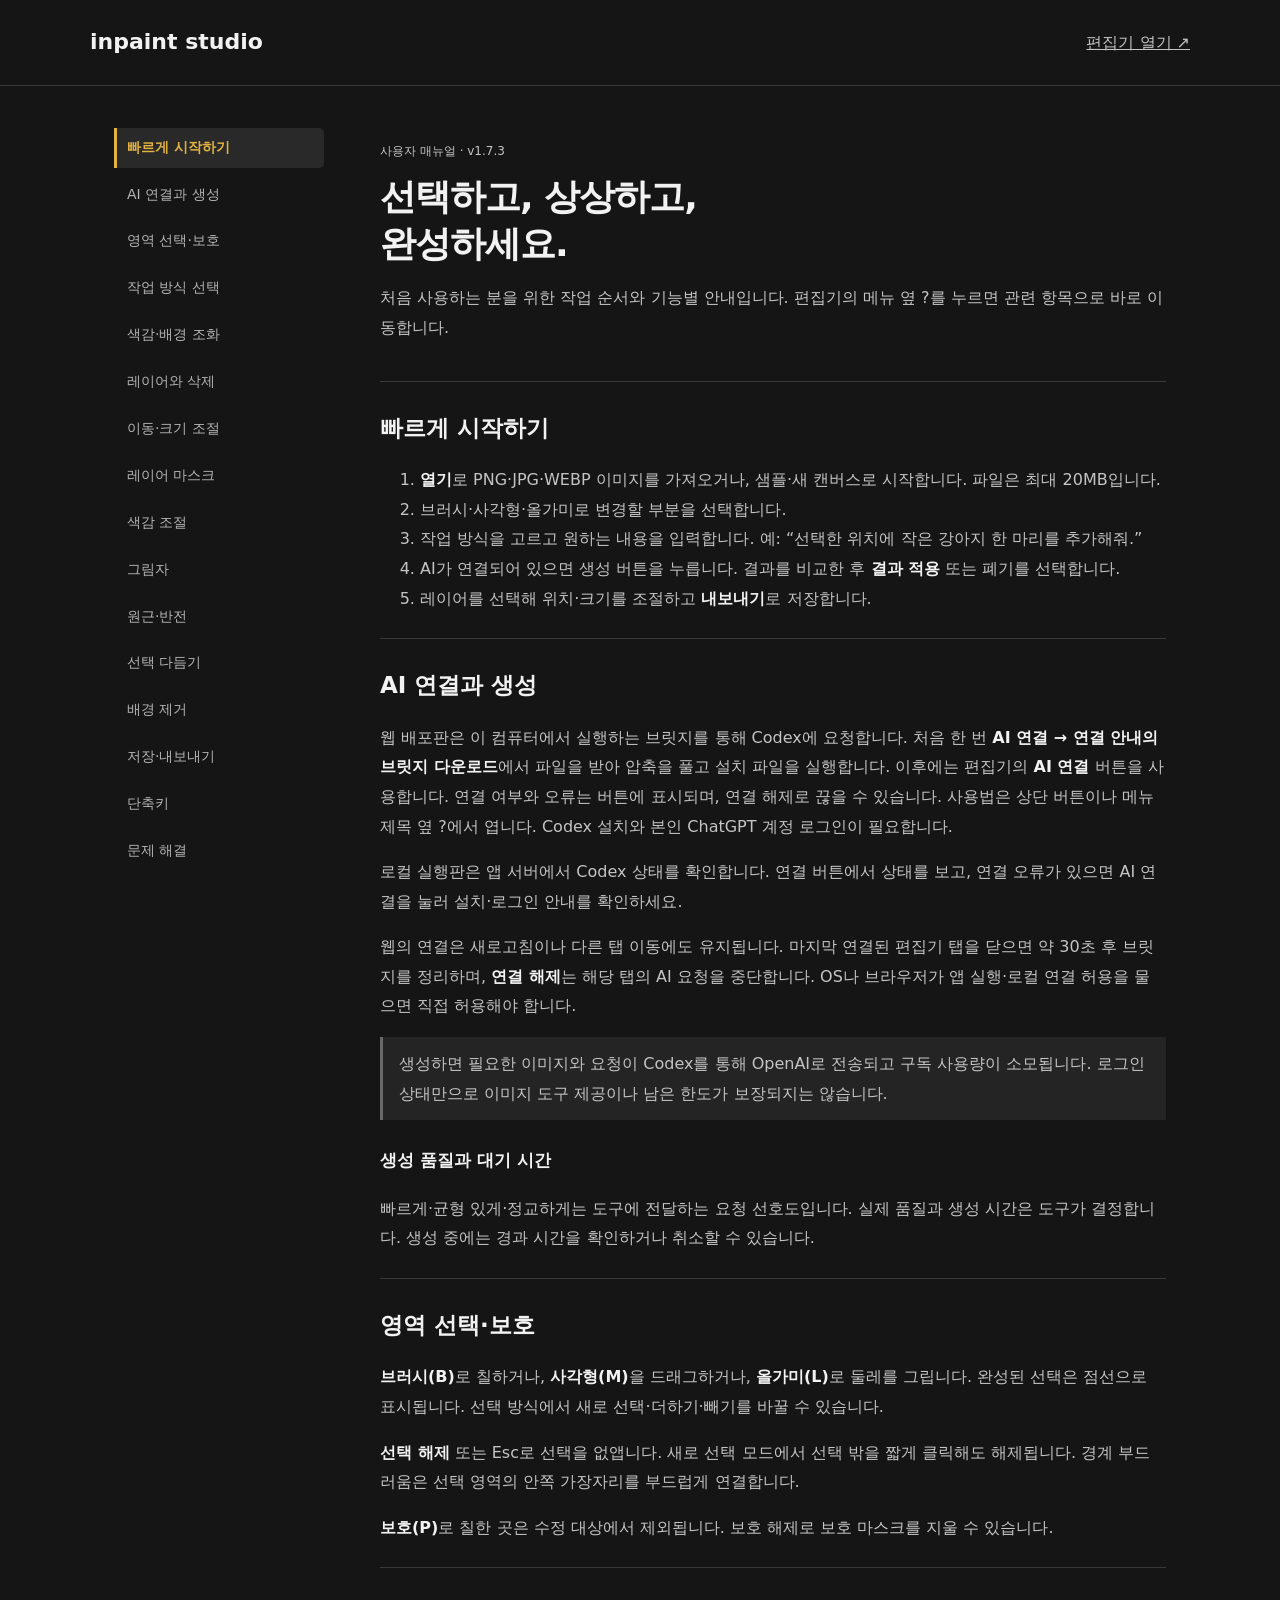
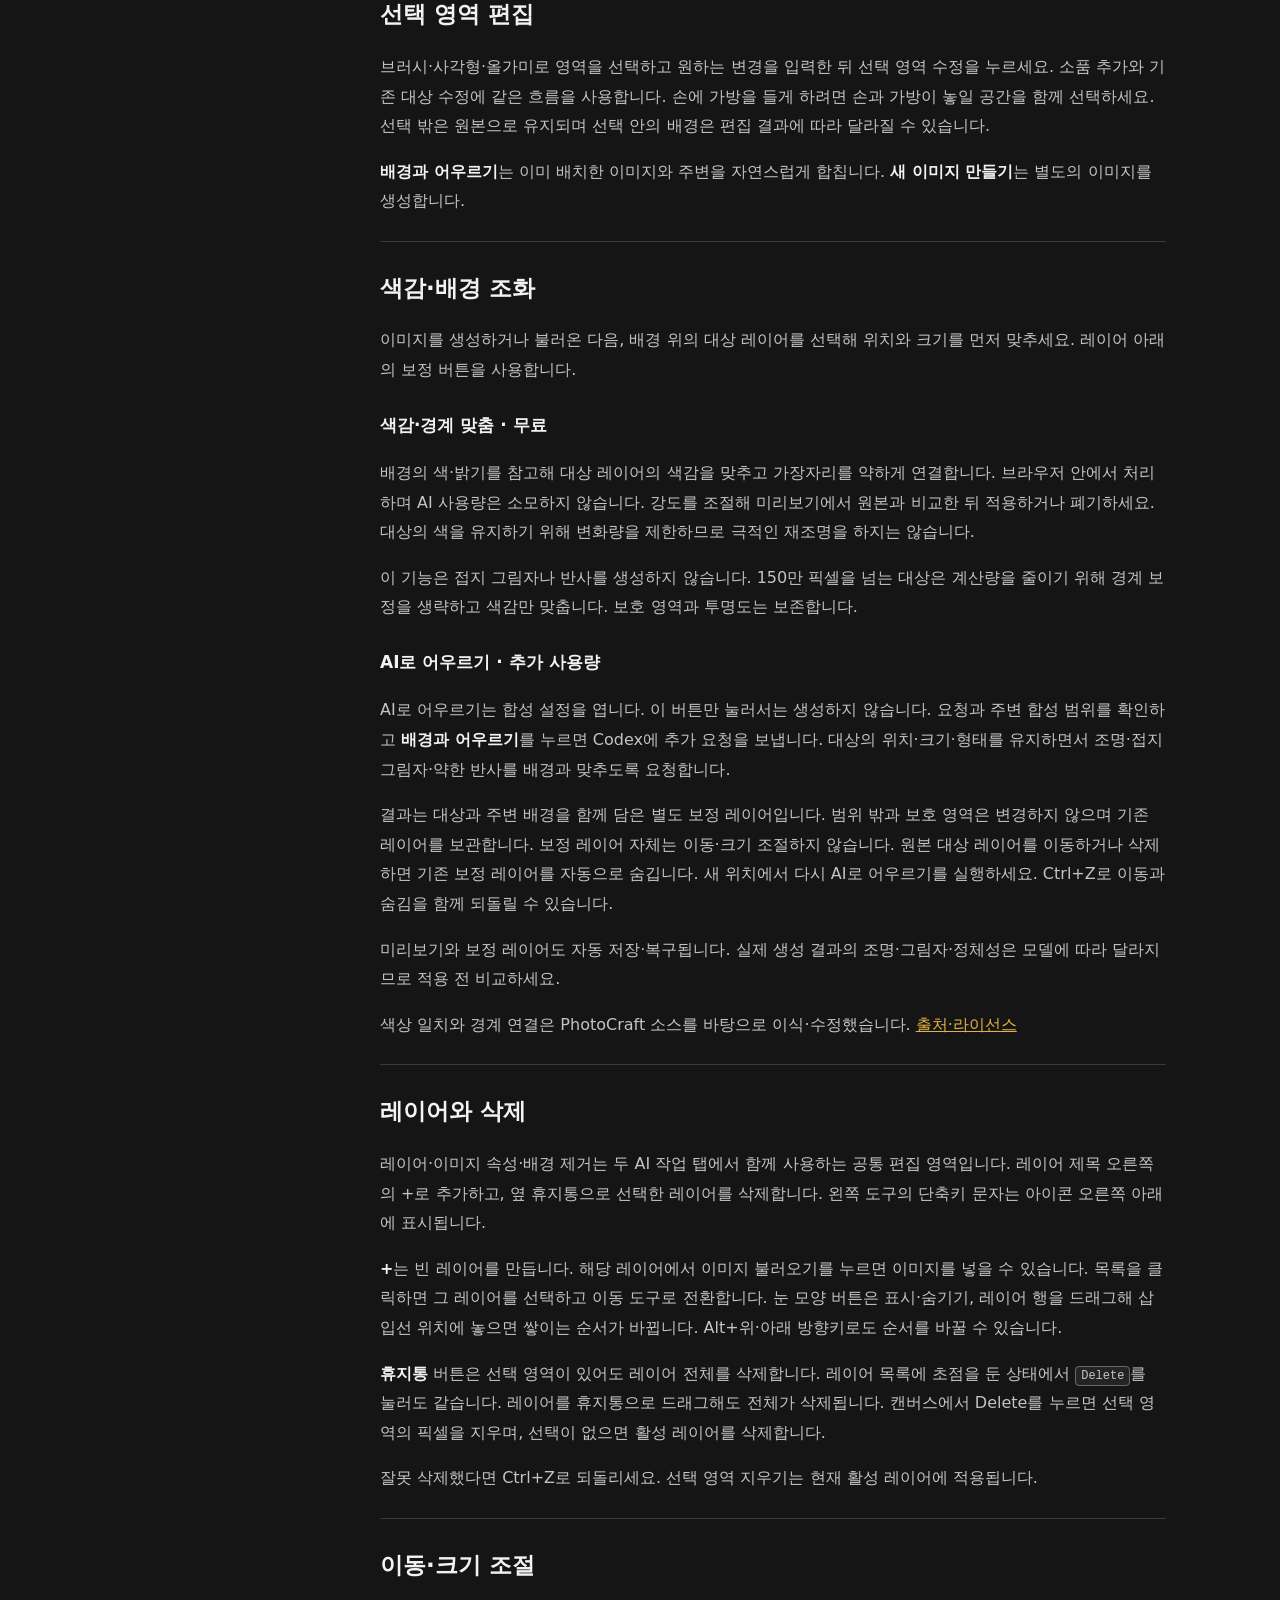
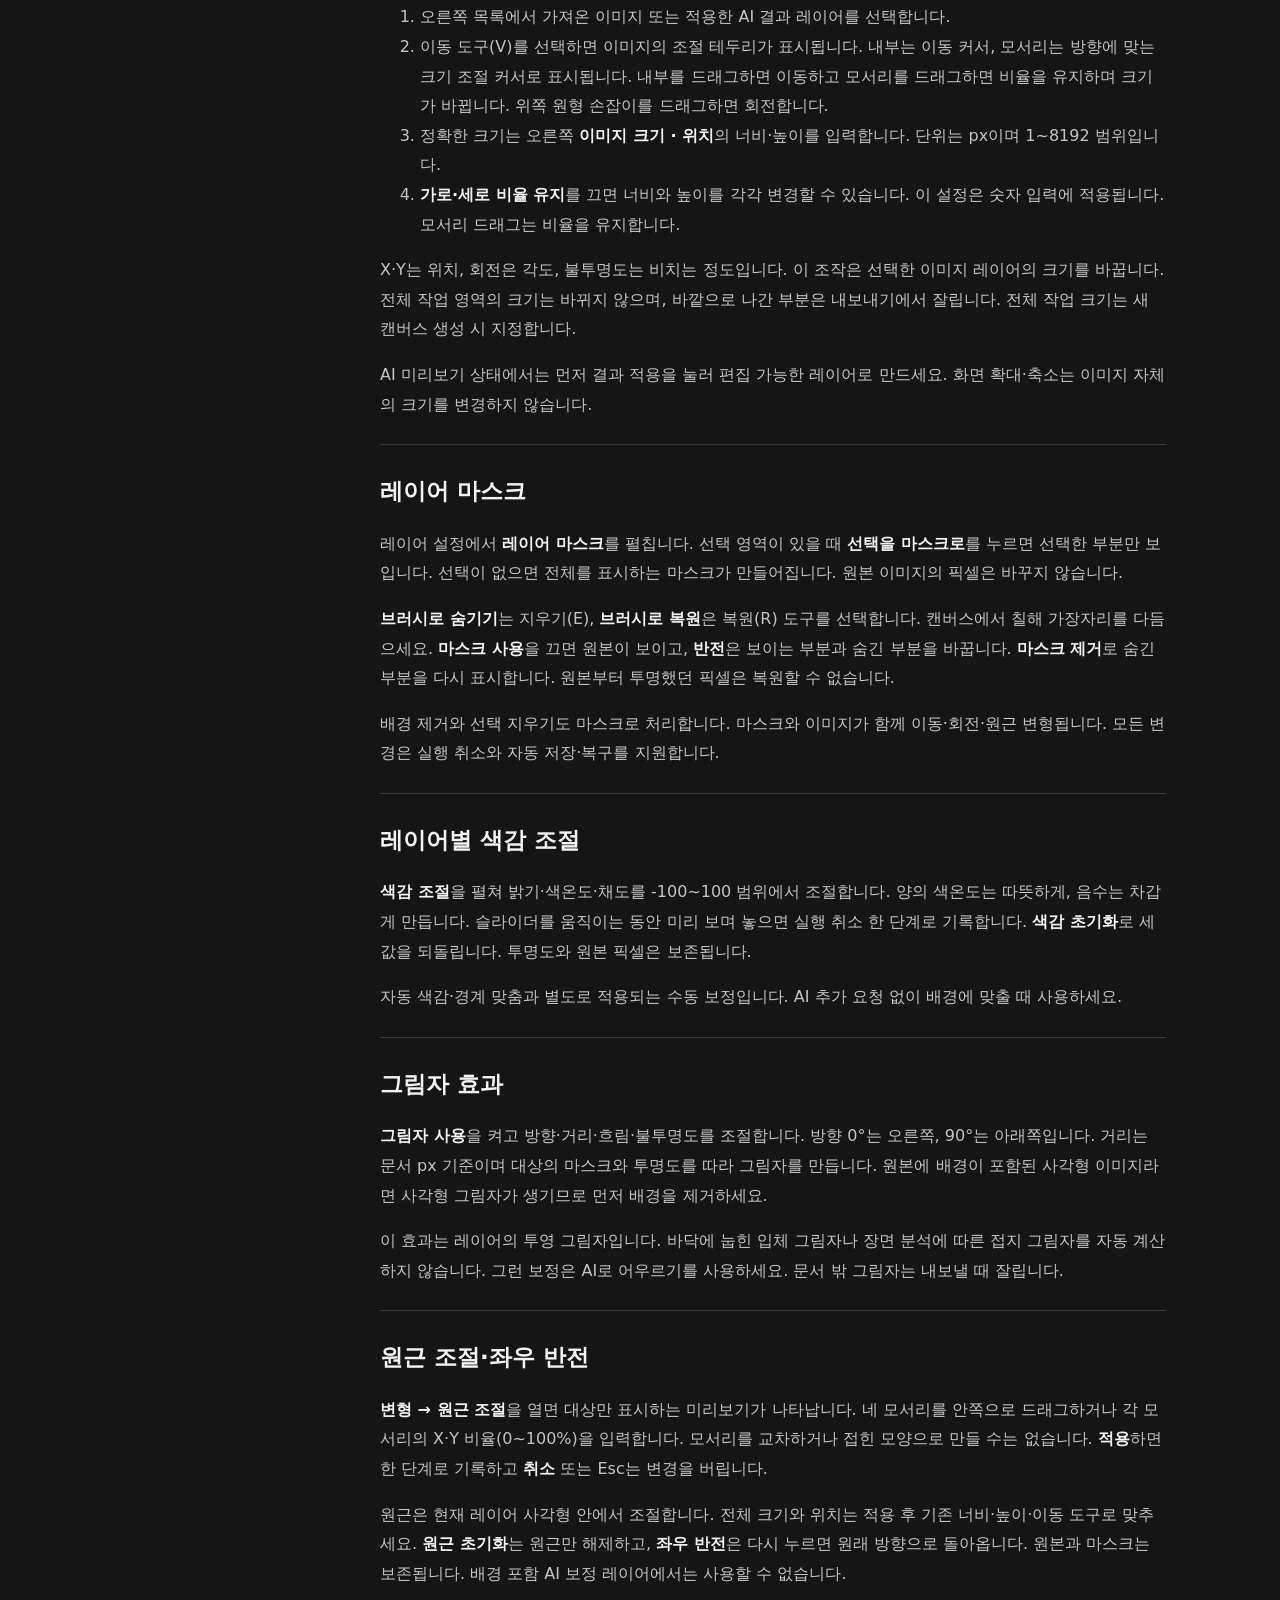
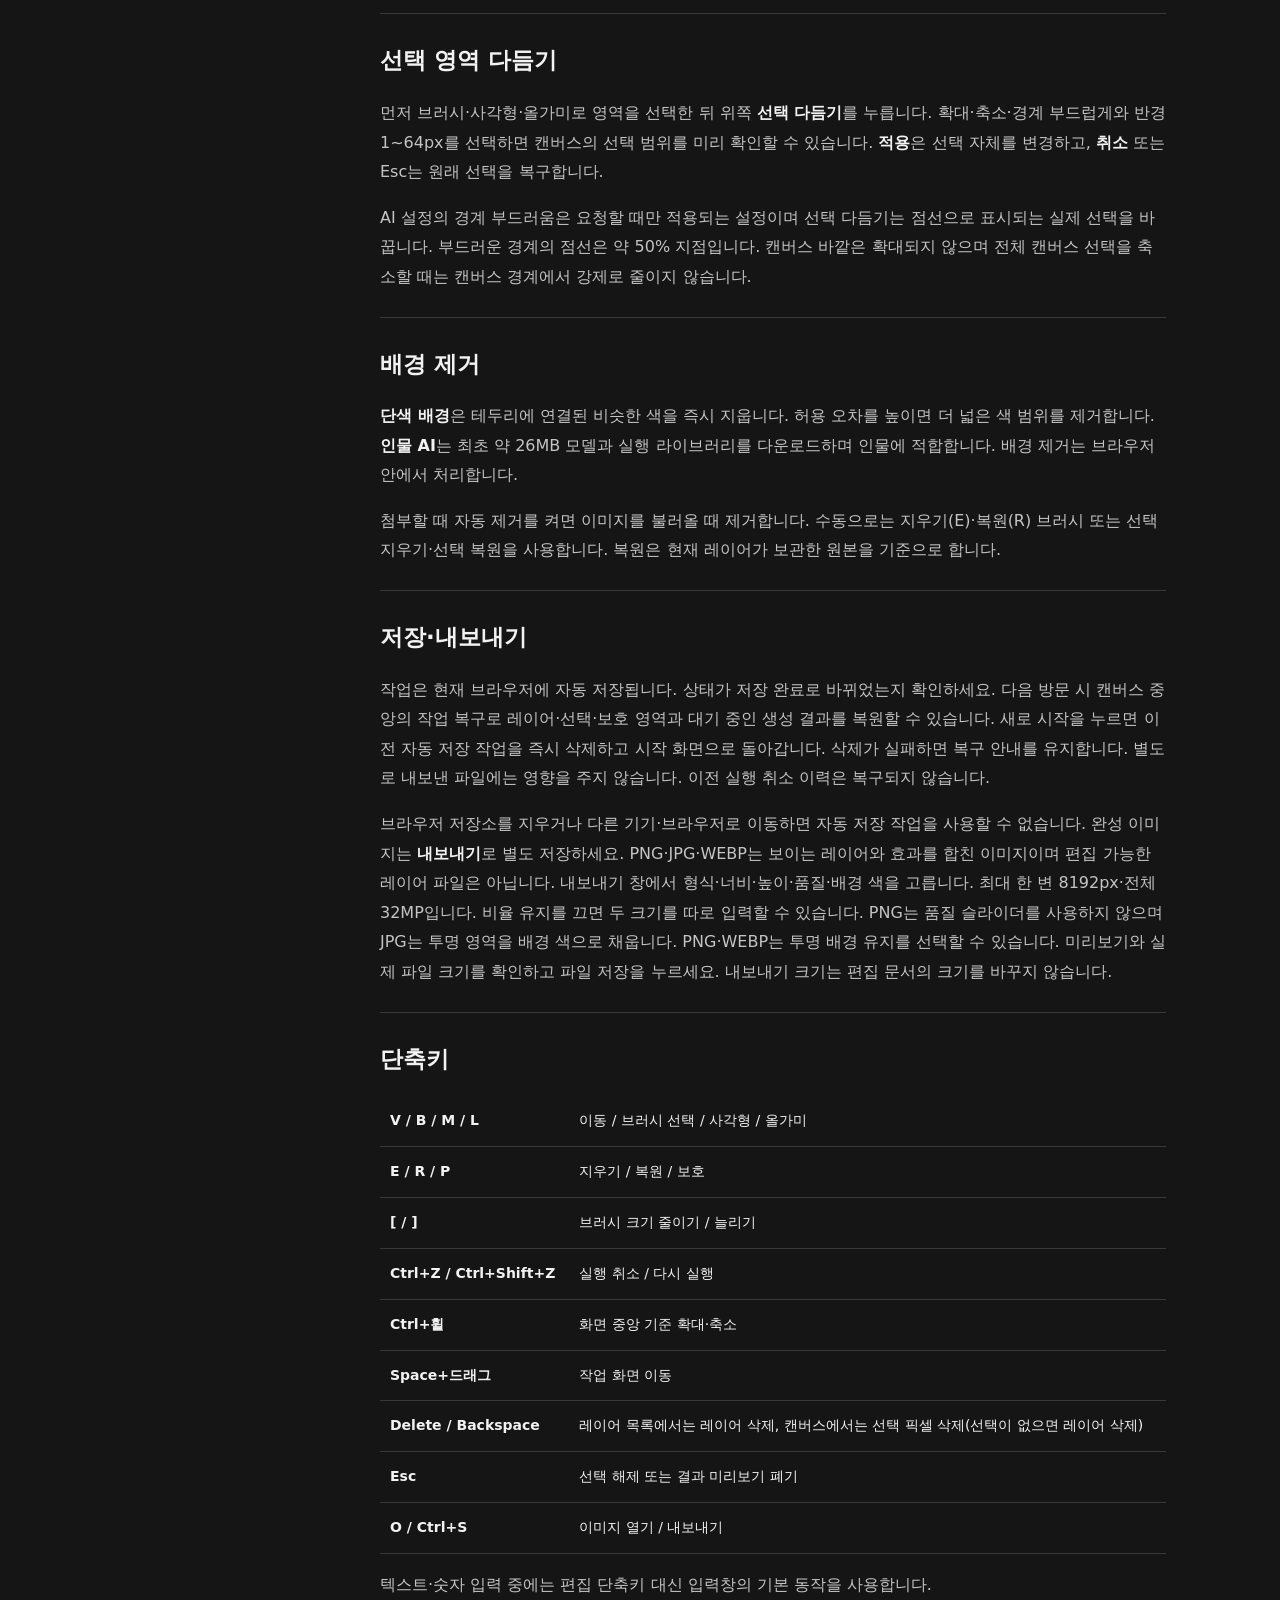
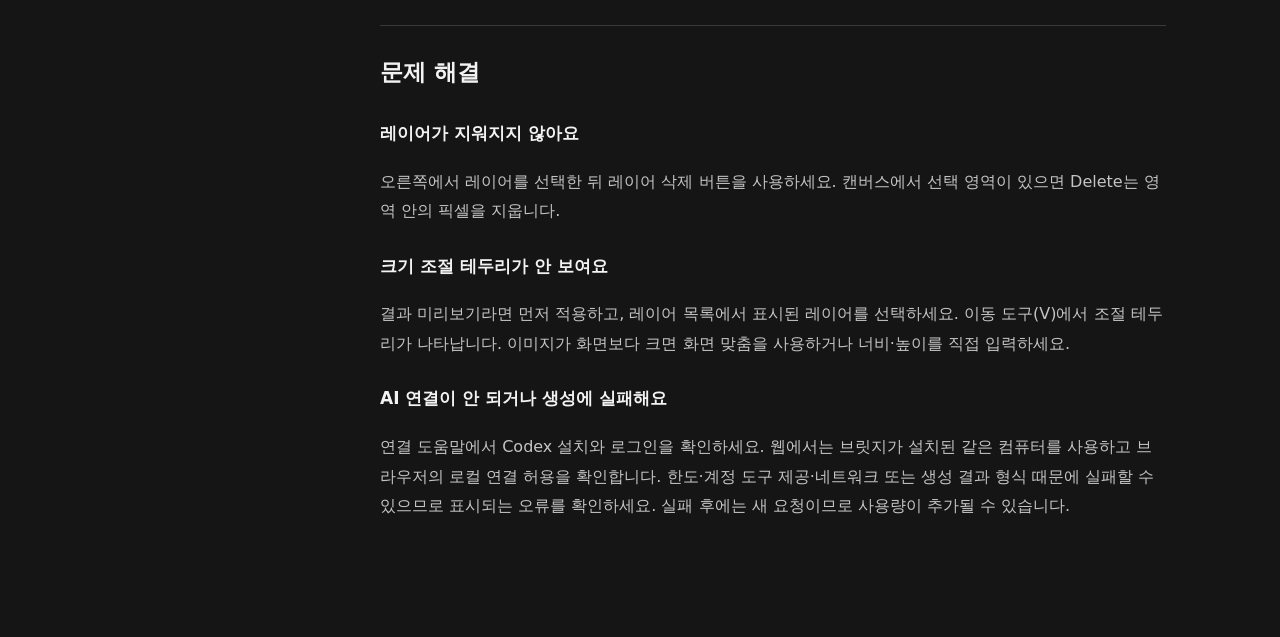
==== commit 7c4c4002: "Add files via upload" ====
--- a/2026-10-28-user-manual.html
+++ b/2026-10-28-user-manual.html
@@ -2,11 +2,11 @@
 <html lang="ko"><head><meta charset="utf-8"><meta name="viewport" content="width=device-width,initial-scale=1"><title>사용법 — Inpaint Studio</title><meta name="description" content="Inpaint Studio 사용자 매뉴얼. AI 연결, 영역 선택, 이미지 생성과 크기 조절, 레이어와 배경 제거 안내."><link rel="stylesheet" href="/2026-10-28-help.css"><link rel="stylesheet" href="/2026-10-29-neutral-amber.css"></head>
 <body class="manual-page"><header class="manual-header"><a class="manual-brand" href="/">inpaint studio</a><a href="/" target="_blank" rel="noopener">편집기 열기 ↗</a></header>
 <div class="manual-layout"><nav class="manual-nav" aria-label="사용법 목차"><a href="#start">빠르게 시작하기</a><a href="#ai">AI 연결과 생성</a><a href="#selection">영역 선택·보호</a><a href="#edit">작업 방식 선택</a><a href="#harmonize">색감·배경 조화</a><a href="#layers">레이어와 삭제</a><a href="#resize">이동·크기 조절</a><a href="#mask">레이어 마스크</a><a href="#adjustments">색감 조절</a><a href="#shadow">그림자</a><a href="#perspective">원근·반전</a><a href="#refine">선택 다듬기</a><a href="#background">배경 제거</a><a href="#save">저장·내보내기</a><a href="#shortcuts">단축키</a><a href="#trouble">문제 해결</a></nav>
-<main class="manual-content"><p class="manual-version">사용자 매뉴얼 · v1.7.2</p><h1>선택하고, 상상하고,<br>완성하세요.</h1><p class="manual-lead">처음 사용하는 분을 위한 작업 순서와 기능별 안내입니다. 편집기의 메뉴 옆 ?를 누르면 관련 항목으로 바로 이동합니다.</p>
+<main class="manual-content"><p class="manual-version">사용자 매뉴얼 · v1.7.3</p><h1>선택하고, 상상하고,<br>완성하세요.</h1><p class="manual-lead">처음 사용하는 분을 위한 작업 순서와 기능별 안내입니다. 편집기의 메뉴 옆 ?를 누르면 관련 항목으로 바로 이동합니다.</p>
 <section id="start"><h2>빠르게 시작하기</h2><ol><li><strong>열기</strong>로 PNG·JPG·WEBP 이미지를 가져오거나, 샘플·새 캔버스로 시작합니다. 파일은 최대 20MB입니다.</li><li>브러시·사각형·올가미로 변경할 부분을 선택합니다.</li><li>작업 방식을 고르고 원하는 내용을 입력합니다. 예: “선택한 위치에 작은 강아지 한 마리를 추가해줘.”</li><li>AI가 연결되어 있으면 생성 버튼을 누릅니다. 결과를 비교한 후 <strong>결과 적용</strong> 또는 폐기를 선택합니다.</li><li>레이어를 선택해 위치·크기를 조절하고 <strong>내보내기</strong>로 저장합니다.</li></ol></section>
 <section id="ai"><h2>AI 연결과 생성</h2><p>웹 배포판은 이 컴퓨터에서 실행하는 브릿지를 통해 Codex에 요청합니다. 처음 한 번 <strong>AI 연결 → 연결 안내의 브릿지 다운로드</strong>에서 파일을 받아 압축을 풀고 설치 파일을 실행합니다. 이후에는 편집기의 <strong>AI 연결</strong> 버튼을 사용합니다. 연결 여부와 오류는 버튼에 표시되며, 연결 해제로 끊을 수 있습니다. 사용법은 상단 버튼이나 메뉴 제목 옆 ?에서 엽니다. Codex 설치와 본인 ChatGPT 계정 로그인이 필요합니다.</p><p>로컬 실행판은 앱 서버에서 Codex 상태를 확인합니다. 연결 버튼에서 상태를 보고, 연결 오류가 있으면 AI 연결을 눌러 설치·로그인 안내를 확인하세요.</p><p>웹의 연결은 새로고침이나 다른 탭 이동에도 유지됩니다. 마지막 연결된 편집기 탭을 닫으면 약 30초 후 브릿지를 정리하며, <strong>연결 해제</strong>는 해당 탭의 AI 요청을 중단합니다. OS나 브라우저가 앱 실행·로컬 연결 허용을 물으면 직접 허용해야 합니다.</p><p class="manual-note">생성하면 필요한 이미지와 요청이 Codex를 통해 OpenAI로 전송되고 구독 사용량이 소모됩니다. 로그인 상태만으로 이미지 도구 제공이나 남은 한도가 보장되지는 않습니다.</p><h3>생성 품질과 대기 시간</h3><p>빠르게·균형 있게·정교하게는 도구에 전달하는 요청 선호도입니다. 실제 품질과 생성 시간은 도구가 결정합니다. 생성 중에는 경과 시간을 확인하거나 취소할 수 있습니다.</p></section>
 <section id="selection"><h2>영역 선택·보호</h2><p><strong>브러시(B)</strong>로 칠하거나, <strong>사각형(M)</strong>을 드래그하거나, <strong>올가미(L)</strong>로 둘레를 그립니다. 완성된 선택은 점선으로 표시됩니다. 선택 방식에서 새로 선택·더하기·빼기를 바꿀 수 있습니다.</p><p><strong>선택 해제</strong> 또는 Esc로 선택을 없앱니다. 새로 선택 모드에서 선택 밖을 짧게 클릭해도 해제됩니다. 경계 부드러움은 선택 영역의 안쪽 가장자리를 부드럽게 연결합니다.</p><p><strong>보호(P)</strong>로 칠한 곳은 수정 대상에서 제외됩니다. 보호 해제로 보호 마스크를 지울 수 있습니다.</p></section>
-<section id="edit"><h2>작업 방식 선택</h2><table><thead><tr><th>방식</th><th>언제 쓰나요?</th></tr></thead><tbody><tr><td>대상 추가 · 배경 유지</td><td>강아지·화분·소품 등을 새로 놓을 때. 투명한 대상과 그림자를 별도 레이어로 추가하며 선택 영역 안에 맞춥니다. 원본 배경은 유지됩니다.</td></tr><tr><td>영역 전체 변경 · 배경 포함</td><td>물체를 지우고 배경으로 채우거나, 벽·바닥·조명까지 변경할 때. 선택한 부분의 배경도 달라질 수 있습니다.</td></tr><tr><td>배경과 어우르기</td><td>직접 불러와 배치한 이미지를 주변 배경과 자연스럽게 합칠 때. 기존 선택 대신 배치 이미지와 주변 합성 범위를 사용합니다.</td></tr></tbody></table><p><strong>새 이미지 만들기</strong>는 현재 사진의 일부 수정이 아니라 선택한 비율의 새 결과를 만듭니다. 결과를 적용하면 기존 레이어들은 숨겨지고 새 결과 레이어가 추가됩니다. 실행 취소로 이전 상태로 돌아갈 수 있습니다.</p><p>추가 대상은 사각형이 아닌 선택 영역에서도 전체가 들어갈 수 있는 내부 공간에 맞춥니다. 선택 모양에 따라 작게 배치될 수 있으니 적용 후 크기를 조절하세요. 불투명한 회색 체크무늬가 그려진 결과는 배경 패턴이 확인되면 브라우저에서 보정한 뒤 미리보기로 표시합니다. 색이 옅거나 회색인 대상의 가장자리와 그림자가 손실될 수 있으므로 반드시 확인하고 적용하세요. 일반 배경이나 분리할 수 없는 결과, 비어 있는 결과는 배경 보호를 위해 적용하지 않습니다.</p></section>
+<section id="edit"><h2>선택 영역 편집</h2><p>브러시·사각형·올가미로 영역을 선택하고 원하는 변경을 입력한 뒤 선택 영역 수정을 누르세요. 소품 추가와 기존 대상 수정에 같은 흐름을 사용합니다. 손에 가방을 들게 하려면 손과 가방이 놓일 공간을 함께 선택하세요. 선택 밖은 원본으로 유지되며 선택 안의 배경은 편집 결과에 따라 달라질 수 있습니다.</p><p><strong>배경과 어우르기</strong>는 이미 배치한 이미지와 주변을 자연스럽게 합칩니다. <strong>새 이미지 만들기</strong>는 별도의 이미지를 생성합니다.</p></section>
 <section id="harmonize"><h2>색감·배경 조화</h2><p>이미지를 생성하거나 불러온 다음, 배경 위의 대상 레이어를 선택해 위치와 크기를 먼저 맞추세요. 레이어 아래의 보정 버튼을 사용합니다.</p><h3>색감·경계 맞춤 · 무료</h3><p>배경의 색·밝기를 참고해 대상 레이어의 색감을 맞추고 가장자리를 약하게 연결합니다. 브라우저 안에서 처리하며 AI 사용량은 소모하지 않습니다. 강도를 조절해 미리보기에서 원본과 비교한 뒤 적용하거나 폐기하세요. 대상의 색을 유지하기 위해 변화량을 제한하므로 극적인 재조명을 하지는 않습니다.</p><p>이 기능은 접지 그림자나 반사를 생성하지 않습니다. 150만 픽셀을 넘는 대상은 계산량을 줄이기 위해 경계 보정을 생략하고 색감만 맞춥니다. 보호 영역과 투명도는 보존합니다.</p><h3>AI로 어우르기 · 추가 사용량</h3><p>AI로 어우르기는 합성 설정을 엽니다. 이 버튼만 눌러서는 생성하지 않습니다. 요청과 주변 합성 범위를 확인하고 <strong>배경과 어우르기</strong>를 누르면 Codex에 추가 요청을 보냅니다. 대상의 위치·크기·형태를 유지하면서 조명·접지 그림자·약한 반사를 배경과 맞추도록 요청합니다.</p><p>결과는 대상과 주변 배경을 함께 담은 별도 보정 레이어입니다. 범위 밖과 보호 영역은 변경하지 않으며 기존 레이어를 보관합니다. 보정 레이어 자체는 이동·크기 조절하지 않습니다. 원본 대상 레이어를 이동하거나 삭제하면 기존 보정 레이어를 자동으로 숨깁니다. 새 위치에서 다시 AI로 어우르기를 실행하세요. Ctrl+Z로 이동과 숨김을 함께 되돌릴 수 있습니다.</p><p>미리보기와 보정 레이어도 자동 저장·복구됩니다. 실제 생성 결과의 조명·그림자·정체성은 모델에 따라 달라지므로 적용 전 비교하세요.</p><p>색상 일치와 경계 연결은 PhotoCraft 소스를 바탕으로 이식·수정했습니다. <a href="/2026-10-28-third-party-notices.txt" target="_blank" rel="noopener">출처·라이선스</a></p></section><section id="layers"><h2>레이어와 삭제</h2><p>레이어·이미지 속성·배경 제거는 두 AI 작업 탭에서 함께 사용하는 공통 편집 영역입니다. 레이어 제목 오른쪽의 +로 추가하고, 옆 휴지통으로 선택한 레이어를 삭제합니다. 왼쪽 도구의 단축키 문자는 아이콘 오른쪽 아래에 표시됩니다.</p><p><strong>+</strong>는 빈 레이어를 만듭니다. 해당 레이어에서 이미지 불러오기를 누르면 이미지를 넣을 수 있습니다. 목록을 클릭하면 그 레이어를 선택하고 이동 도구로 전환합니다. 눈 모양 버튼은 표시·숨기기, 레이어 행을 드래그해 삽입선 위치에 놓으면 쌓이는 순서가 바뀝니다. Alt+위·아래 방향키로도 순서를 바꿀 수 있습니다.</p><p><strong>휴지통</strong> 버튼은 선택 영역이 있어도 레이어 전체를 삭제합니다. 레이어 목록에 초점을 둔 상태에서 <kbd>Delete</kbd>를 눌러도 같습니다. 레이어를 휴지통으로 드래그해도 전체가 삭제됩니다. 캔버스에서 Delete를 누르면 선택 영역의 픽셀을 지우며, 선택이 없으면 활성 레이어를 삭제합니다.</p><p>잘못 삭제했다면 Ctrl+Z로 되돌리세요. 선택 영역 지우기는 현재 활성 레이어에 적용됩니다.</p></section>
 <section id="resize"><h2>이동·크기 조절</h2><ol><li>오른쪽 목록에서 가져온 이미지 또는 적용한 AI 결과 레이어를 선택합니다.</li><li>이동 도구(V)를 선택하면 이미지의 조절 테두리가 표시됩니다. 내부는 이동 커서, 모서리는 방향에 맞는 크기 조절 커서로 표시됩니다. 내부를 드래그하면 이동하고 모서리를 드래그하면 비율을 유지하며 크기가 바뀝니다. 위쪽 원형 손잡이를 드래그하면 회전합니다.</li><li>정확한 크기는 오른쪽 <strong>이미지 크기 · 위치</strong>의 너비·높이를 입력합니다. 단위는 px이며 1~8192 범위입니다.</li><li><strong>가로·세로 비율 유지</strong>를 끄면 너비와 높이를 각각 변경할 수 있습니다. 이 설정은 숫자 입력에 적용됩니다. 모서리 드래그는 비율을 유지합니다.</li></ol><p>X·Y는 위치, 회전은 각도, 불투명도는 비치는 정도입니다. 이 조작은 선택한 이미지 레이어의 크기를 바꿉니다. 전체 작업 영역의 크기는 바뀌지 않으며, 바깥으로 나간 부분은 내보내기에서 잘립니다. 전체 작업 크기는 새 캔버스 생성 시 지정합니다.</p><p>AI 미리보기 상태에서는 먼저 결과 적용을 눌러 편집 가능한 레이어로 만드세요. 화면 확대·축소는 이미지 자체의 크기를 변경하지 않습니다.</p></section>
 <section id="mask"><h2>레이어 마스크</h2><p>레이어 설정에서 <strong>레이어 마스크</strong>를 펼칩니다. 선택 영역이 있을 때 <strong>선택을 마스크로</strong>를 누르면 선택한 부분만 보입니다. 선택이 없으면 전체를 표시하는 마스크가 만들어집니다. 원본 이미지의 픽셀은 바꾸지 않습니다.</p><p><strong>브러시로 숨기기</strong>는 지우기(E), <strong>브러시로 복원</strong>은 복원(R) 도구를 선택합니다. 캔버스에서 칠해 가장자리를 다듬으세요. <strong>마스크 사용</strong>을 끄면 원본이 보이고, <strong>반전</strong>은 보이는 부분과 숨긴 부분을 바꿉니다. <strong>마스크 제거</strong>로 숨긴 부분을 다시 표시합니다. 원본부터 투명했던 픽셀은 복원할 수 없습니다.</p><p>배경 제거와 선택 지우기도 마스크로 처리합니다. 마스크와 이미지가 함께 이동·회전·원근 변형됩니다. 모든 변경은 실행 취소와 자동 저장·복구를 지원합니다.</p></section>
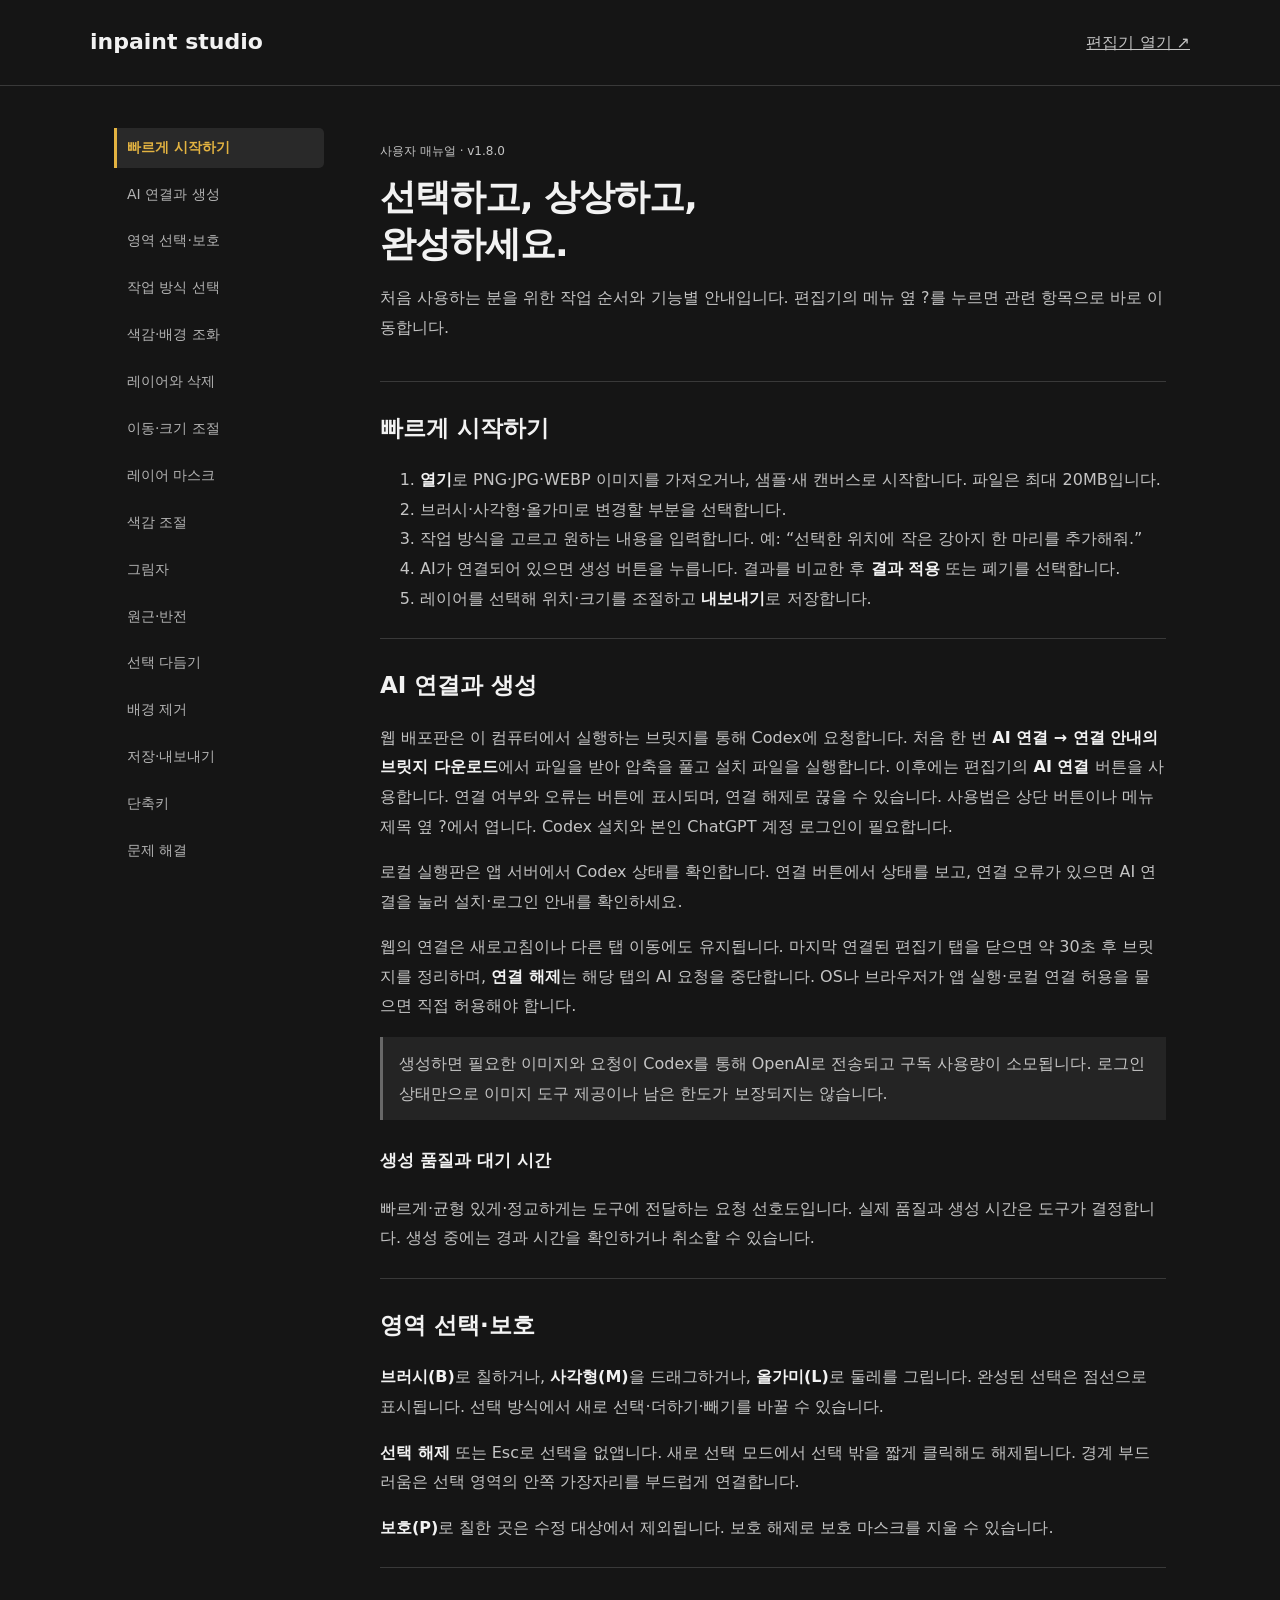
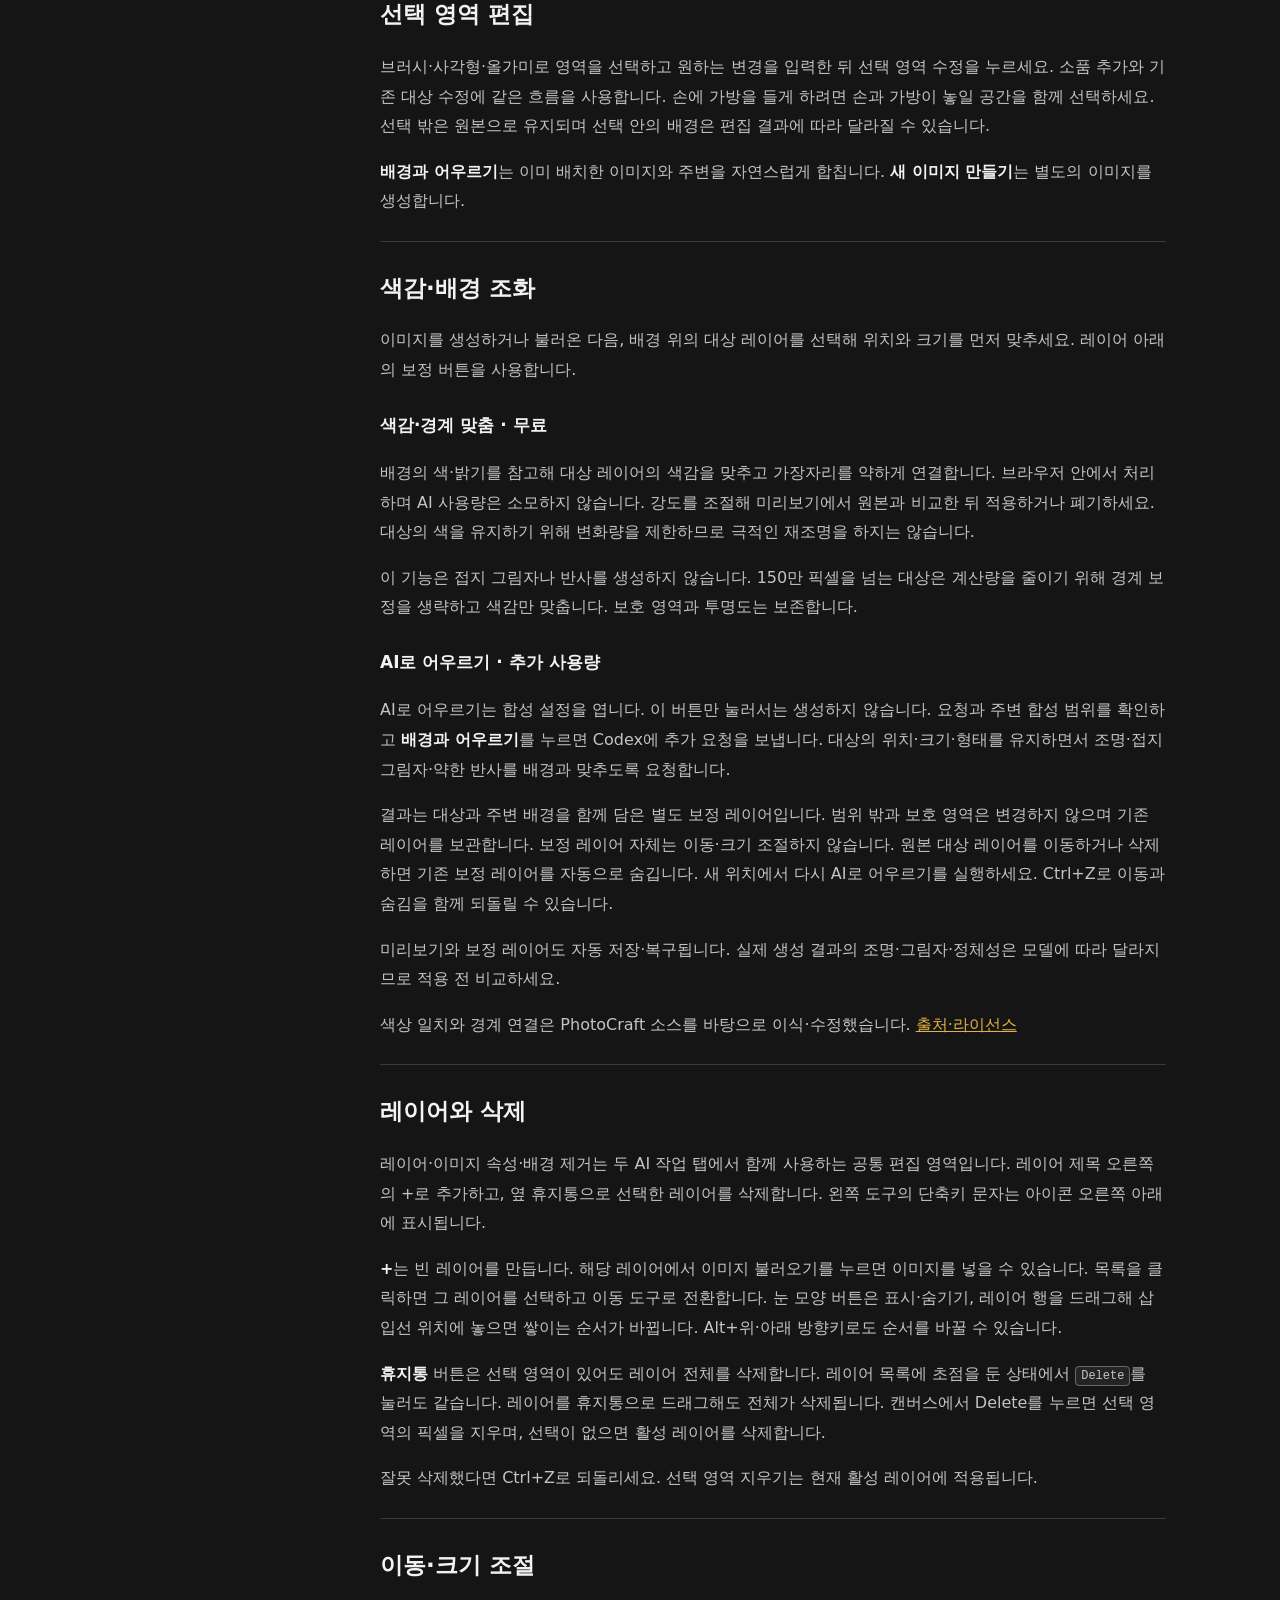
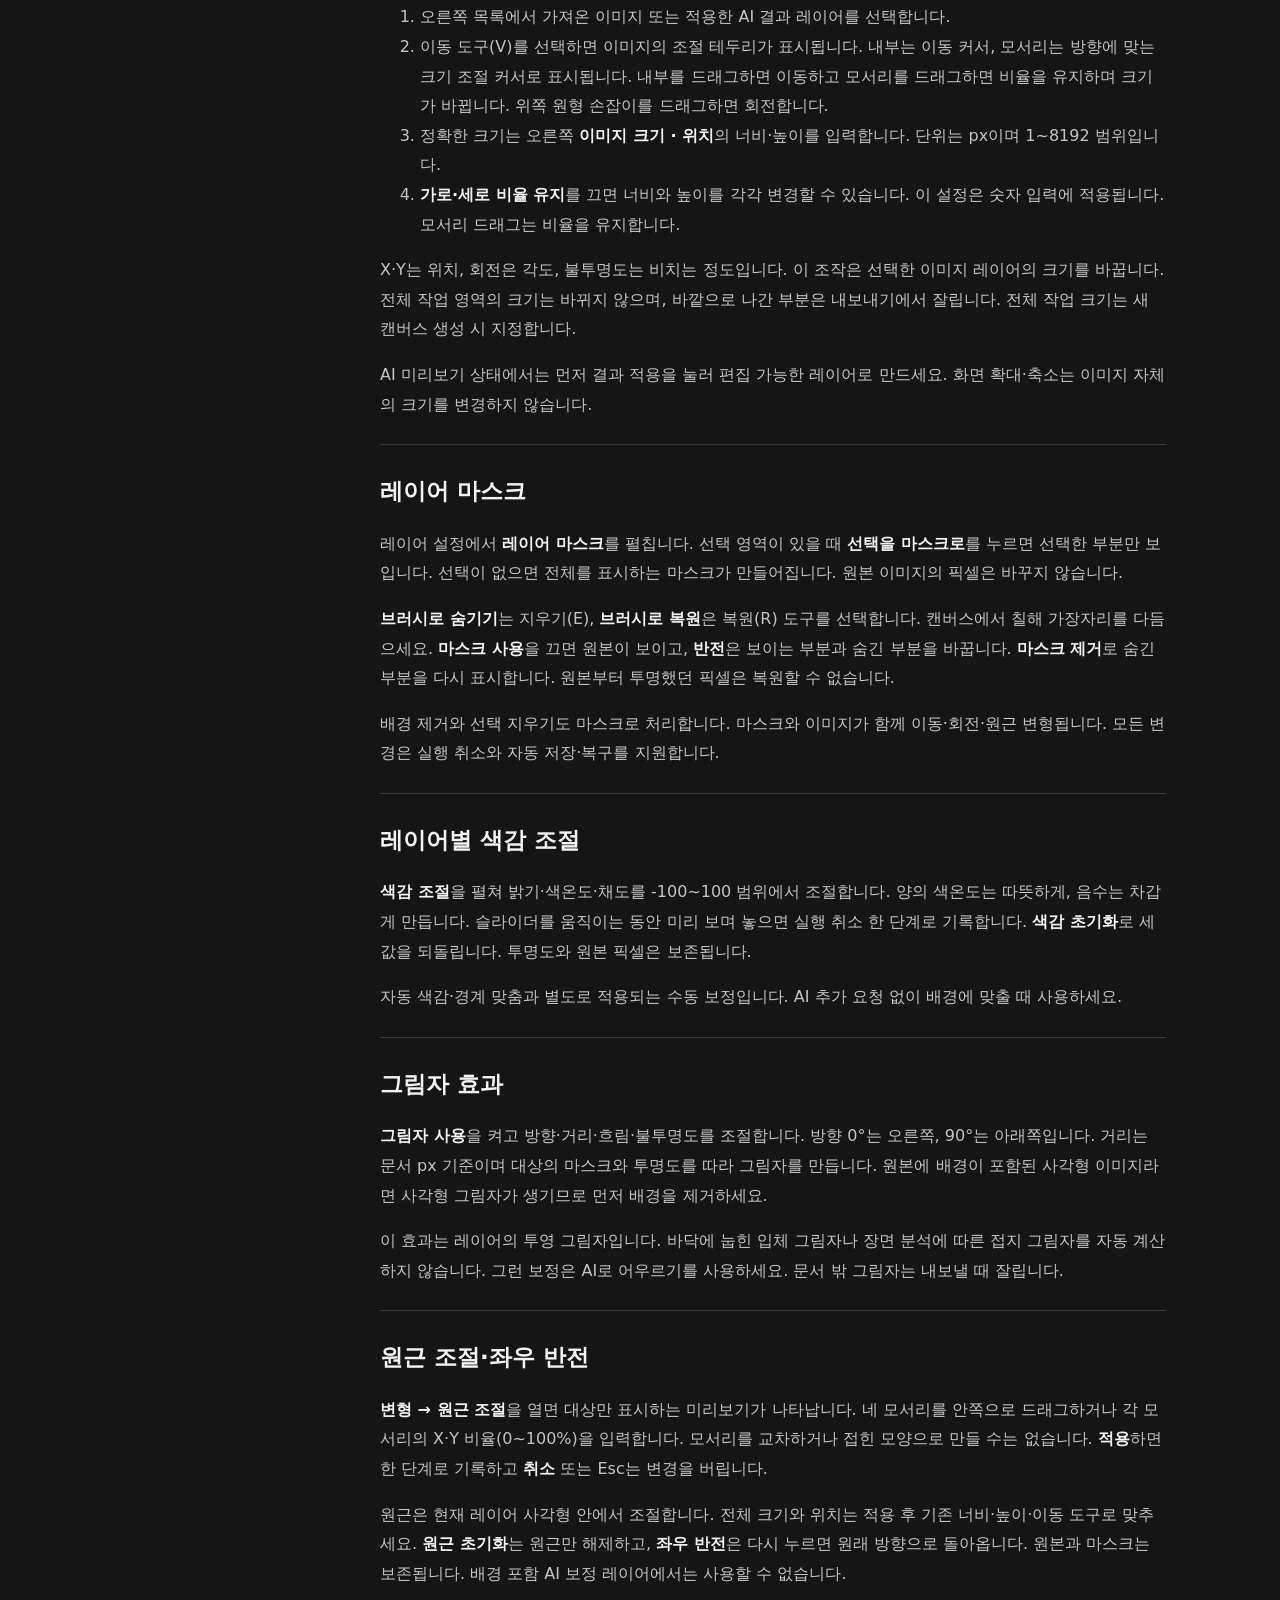
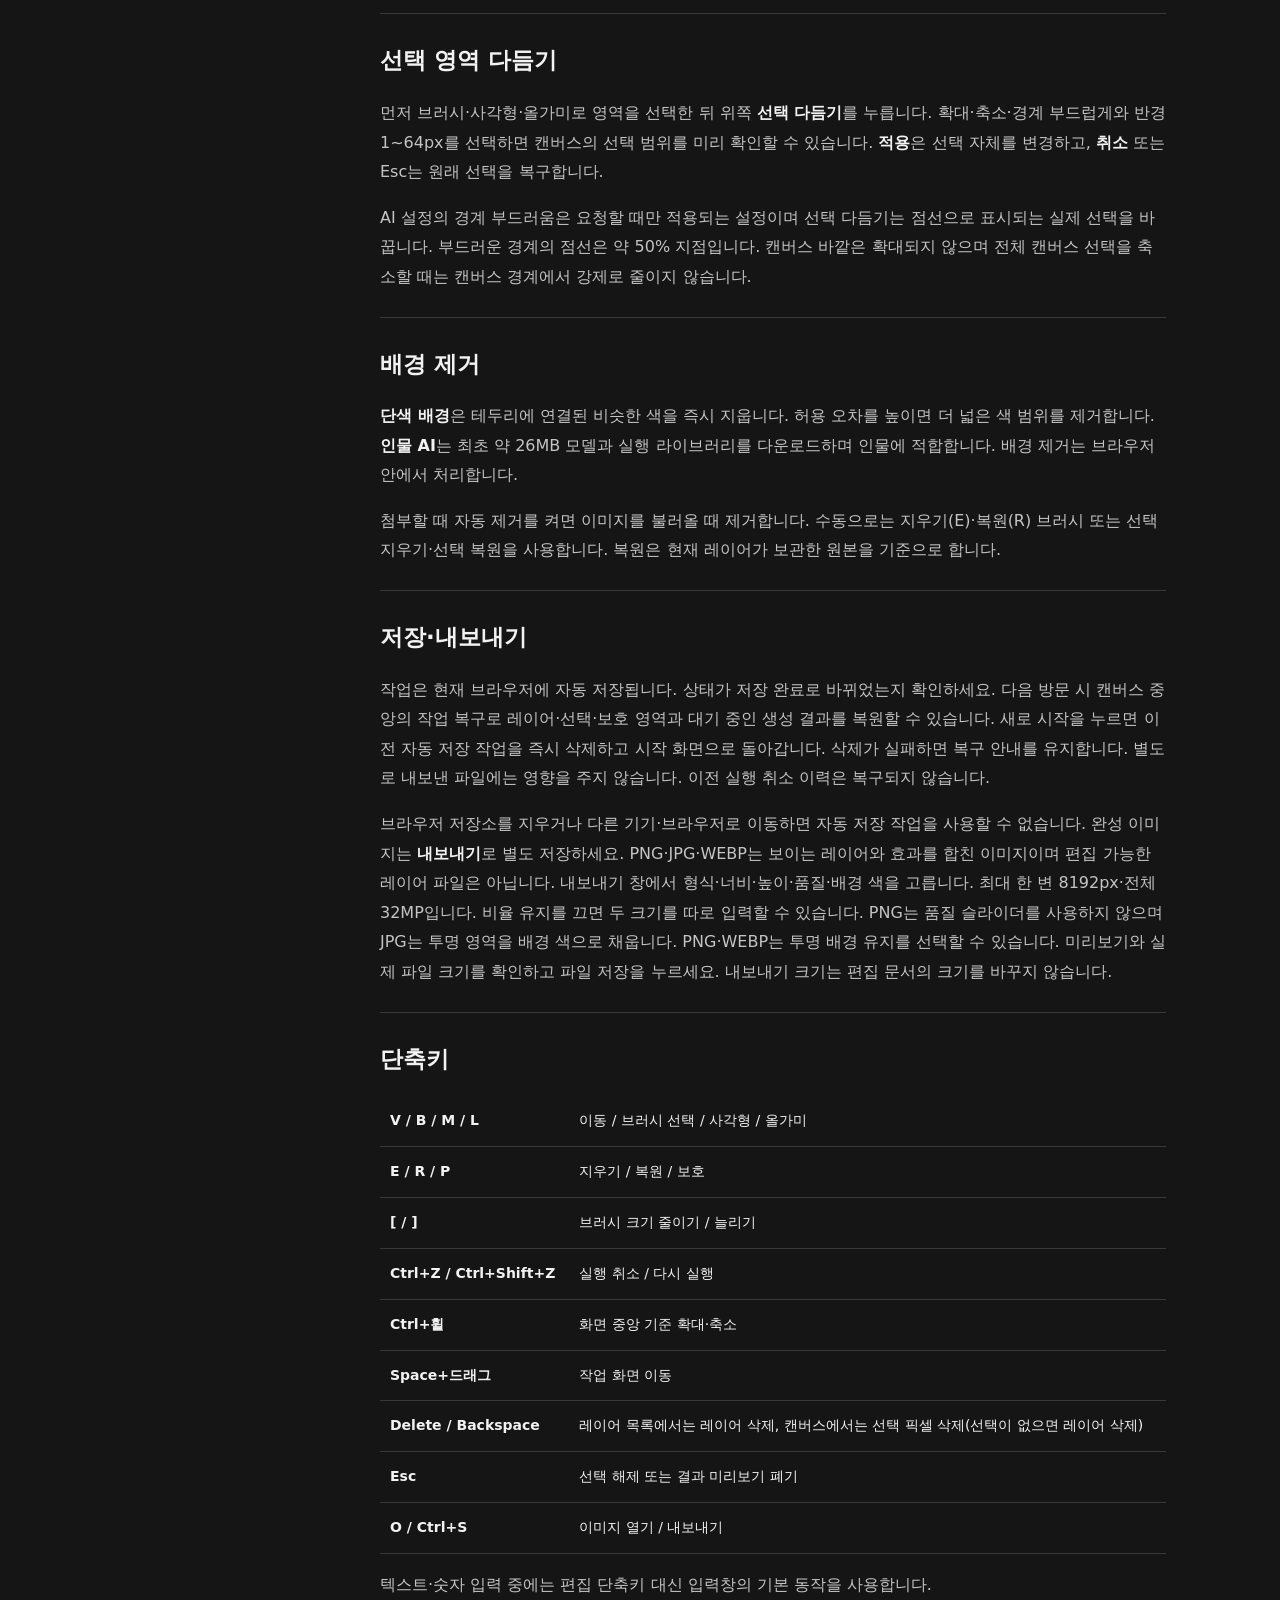
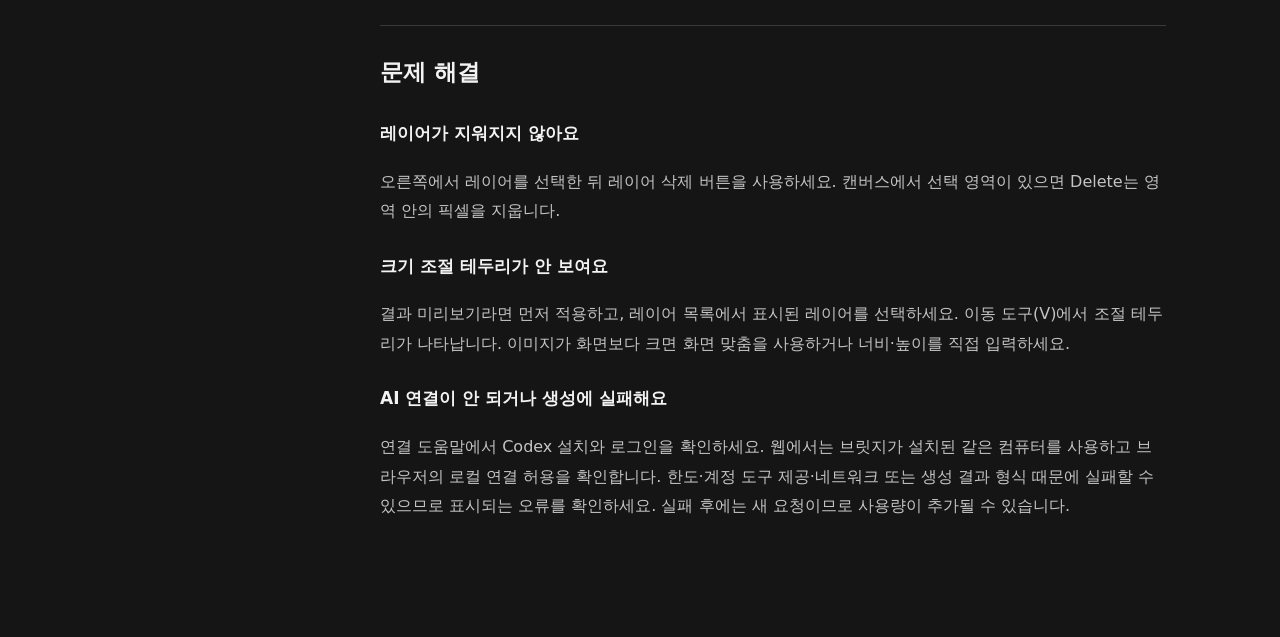
==== commit 4eac8003: "Add files via upload" ====
--- a/2026-10-28-user-manual.html
+++ b/2026-10-28-user-manual.html
@@ -1,20 +1,20 @@
-<!doctype html>
-<html lang="ko"><head><meta charset="utf-8"><meta name="viewport" content="width=device-width,initial-scale=1"><title>사용법 — Inpaint Studio</title><meta name="description" content="Inpaint Studio 사용자 매뉴얼. AI 연결, 영역 선택, 이미지 생성과 크기 조절, 레이어와 배경 제거 안내."><link rel="stylesheet" href="/2026-10-28-help.css"><link rel="stylesheet" href="/2026-10-29-neutral-amber.css"></head>
-<body class="manual-page"><header class="manual-header"><a class="manual-brand" href="/">inpaint studio</a><a href="/" target="_blank" rel="noopener">편집기 열기 ↗</a></header>
-<div class="manual-layout"><nav class="manual-nav" aria-label="사용법 목차"><a href="#start">빠르게 시작하기</a><a href="#ai">AI 연결과 생성</a><a href="#selection">영역 선택·보호</a><a href="#edit">작업 방식 선택</a><a href="#harmonize">색감·배경 조화</a><a href="#layers">레이어와 삭제</a><a href="#resize">이동·크기 조절</a><a href="#mask">레이어 마스크</a><a href="#adjustments">색감 조절</a><a href="#shadow">그림자</a><a href="#perspective">원근·반전</a><a href="#refine">선택 다듬기</a><a href="#background">배경 제거</a><a href="#save">저장·내보내기</a><a href="#shortcuts">단축키</a><a href="#trouble">문제 해결</a></nav>
-<main class="manual-content"><p class="manual-version">사용자 매뉴얼 · v1.7.3</p><h1>선택하고, 상상하고,<br>완성하세요.</h1><p class="manual-lead">처음 사용하는 분을 위한 작업 순서와 기능별 안내입니다. 편집기의 메뉴 옆 ?를 누르면 관련 항목으로 바로 이동합니다.</p>
-<section id="start"><h2>빠르게 시작하기</h2><ol><li><strong>열기</strong>로 PNG·JPG·WEBP 이미지를 가져오거나, 샘플·새 캔버스로 시작합니다. 파일은 최대 20MB입니다.</li><li>브러시·사각형·올가미로 변경할 부분을 선택합니다.</li><li>작업 방식을 고르고 원하는 내용을 입력합니다. 예: “선택한 위치에 작은 강아지 한 마리를 추가해줘.”</li><li>AI가 연결되어 있으면 생성 버튼을 누릅니다. 결과를 비교한 후 <strong>결과 적용</strong> 또는 폐기를 선택합니다.</li><li>레이어를 선택해 위치·크기를 조절하고 <strong>내보내기</strong>로 저장합니다.</li></ol></section>
-<section id="ai"><h2>AI 연결과 생성</h2><p>웹 배포판은 이 컴퓨터에서 실행하는 브릿지를 통해 Codex에 요청합니다. 처음 한 번 <strong>AI 연결 → 연결 안내의 브릿지 다운로드</strong>에서 파일을 받아 압축을 풀고 설치 파일을 실행합니다. 이후에는 편집기의 <strong>AI 연결</strong> 버튼을 사용합니다. 연결 여부와 오류는 버튼에 표시되며, 연결 해제로 끊을 수 있습니다. 사용법은 상단 버튼이나 메뉴 제목 옆 ?에서 엽니다. Codex 설치와 본인 ChatGPT 계정 로그인이 필요합니다.</p><p>로컬 실행판은 앱 서버에서 Codex 상태를 확인합니다. 연결 버튼에서 상태를 보고, 연결 오류가 있으면 AI 연결을 눌러 설치·로그인 안내를 확인하세요.</p><p>웹의 연결은 새로고침이나 다른 탭 이동에도 유지됩니다. 마지막 연결된 편집기 탭을 닫으면 약 30초 후 브릿지를 정리하며, <strong>연결 해제</strong>는 해당 탭의 AI 요청을 중단합니다. OS나 브라우저가 앱 실행·로컬 연결 허용을 물으면 직접 허용해야 합니다.</p><p class="manual-note">생성하면 필요한 이미지와 요청이 Codex를 통해 OpenAI로 전송되고 구독 사용량이 소모됩니다. 로그인 상태만으로 이미지 도구 제공이나 남은 한도가 보장되지는 않습니다.</p><h3>생성 품질과 대기 시간</h3><p>빠르게·균형 있게·정교하게는 도구에 전달하는 요청 선호도입니다. 실제 품질과 생성 시간은 도구가 결정합니다. 생성 중에는 경과 시간을 확인하거나 취소할 수 있습니다.</p></section>
-<section id="selection"><h2>영역 선택·보호</h2><p><strong>브러시(B)</strong>로 칠하거나, <strong>사각형(M)</strong>을 드래그하거나, <strong>올가미(L)</strong>로 둘레를 그립니다. 완성된 선택은 점선으로 표시됩니다. 선택 방식에서 새로 선택·더하기·빼기를 바꿀 수 있습니다.</p><p><strong>선택 해제</strong> 또는 Esc로 선택을 없앱니다. 새로 선택 모드에서 선택 밖을 짧게 클릭해도 해제됩니다. 경계 부드러움은 선택 영역의 안쪽 가장자리를 부드럽게 연결합니다.</p><p><strong>보호(P)</strong>로 칠한 곳은 수정 대상에서 제외됩니다. 보호 해제로 보호 마스크를 지울 수 있습니다.</p></section>
-<section id="edit"><h2>선택 영역 편집</h2><p>브러시·사각형·올가미로 영역을 선택하고 원하는 변경을 입력한 뒤 선택 영역 수정을 누르세요. 소품 추가와 기존 대상 수정에 같은 흐름을 사용합니다. 손에 가방을 들게 하려면 손과 가방이 놓일 공간을 함께 선택하세요. 선택 밖은 원본으로 유지되며 선택 안의 배경은 편집 결과에 따라 달라질 수 있습니다.</p><p><strong>배경과 어우르기</strong>는 이미 배치한 이미지와 주변을 자연스럽게 합칩니다. <strong>새 이미지 만들기</strong>는 별도의 이미지를 생성합니다.</p></section>
-<section id="harmonize"><h2>색감·배경 조화</h2><p>이미지를 생성하거나 불러온 다음, 배경 위의 대상 레이어를 선택해 위치와 크기를 먼저 맞추세요. 레이어 아래의 보정 버튼을 사용합니다.</p><h3>색감·경계 맞춤 · 무료</h3><p>배경의 색·밝기를 참고해 대상 레이어의 색감을 맞추고 가장자리를 약하게 연결합니다. 브라우저 안에서 처리하며 AI 사용량은 소모하지 않습니다. 강도를 조절해 미리보기에서 원본과 비교한 뒤 적용하거나 폐기하세요. 대상의 색을 유지하기 위해 변화량을 제한하므로 극적인 재조명을 하지는 않습니다.</p><p>이 기능은 접지 그림자나 반사를 생성하지 않습니다. 150만 픽셀을 넘는 대상은 계산량을 줄이기 위해 경계 보정을 생략하고 색감만 맞춥니다. 보호 영역과 투명도는 보존합니다.</p><h3>AI로 어우르기 · 추가 사용량</h3><p>AI로 어우르기는 합성 설정을 엽니다. 이 버튼만 눌러서는 생성하지 않습니다. 요청과 주변 합성 범위를 확인하고 <strong>배경과 어우르기</strong>를 누르면 Codex에 추가 요청을 보냅니다. 대상의 위치·크기·형태를 유지하면서 조명·접지 그림자·약한 반사를 배경과 맞추도록 요청합니다.</p><p>결과는 대상과 주변 배경을 함께 담은 별도 보정 레이어입니다. 범위 밖과 보호 영역은 변경하지 않으며 기존 레이어를 보관합니다. 보정 레이어 자체는 이동·크기 조절하지 않습니다. 원본 대상 레이어를 이동하거나 삭제하면 기존 보정 레이어를 자동으로 숨깁니다. 새 위치에서 다시 AI로 어우르기를 실행하세요. Ctrl+Z로 이동과 숨김을 함께 되돌릴 수 있습니다.</p><p>미리보기와 보정 레이어도 자동 저장·복구됩니다. 실제 생성 결과의 조명·그림자·정체성은 모델에 따라 달라지므로 적용 전 비교하세요.</p><p>색상 일치와 경계 연결은 PhotoCraft 소스를 바탕으로 이식·수정했습니다. <a href="/2026-10-28-third-party-notices.txt" target="_blank" rel="noopener">출처·라이선스</a></p></section><section id="layers"><h2>레이어와 삭제</h2><p>레이어·이미지 속성·배경 제거는 두 AI 작업 탭에서 함께 사용하는 공통 편집 영역입니다. 레이어 제목 오른쪽의 +로 추가하고, 옆 휴지통으로 선택한 레이어를 삭제합니다. 왼쪽 도구의 단축키 문자는 아이콘 오른쪽 아래에 표시됩니다.</p><p><strong>+</strong>는 빈 레이어를 만듭니다. 해당 레이어에서 이미지 불러오기를 누르면 이미지를 넣을 수 있습니다. 목록을 클릭하면 그 레이어를 선택하고 이동 도구로 전환합니다. 눈 모양 버튼은 표시·숨기기, 레이어 행을 드래그해 삽입선 위치에 놓으면 쌓이는 순서가 바뀝니다. Alt+위·아래 방향키로도 순서를 바꿀 수 있습니다.</p><p><strong>휴지통</strong> 버튼은 선택 영역이 있어도 레이어 전체를 삭제합니다. 레이어 목록에 초점을 둔 상태에서 <kbd>Delete</kbd>를 눌러도 같습니다. 레이어를 휴지통으로 드래그해도 전체가 삭제됩니다. 캔버스에서 Delete를 누르면 선택 영역의 픽셀을 지우며, 선택이 없으면 활성 레이어를 삭제합니다.</p><p>잘못 삭제했다면 Ctrl+Z로 되돌리세요. 선택 영역 지우기는 현재 활성 레이어에 적용됩니다.</p></section>
-<section id="resize"><h2>이동·크기 조절</h2><ol><li>오른쪽 목록에서 가져온 이미지 또는 적용한 AI 결과 레이어를 선택합니다.</li><li>이동 도구(V)를 선택하면 이미지의 조절 테두리가 표시됩니다. 내부는 이동 커서, 모서리는 방향에 맞는 크기 조절 커서로 표시됩니다. 내부를 드래그하면 이동하고 모서리를 드래그하면 비율을 유지하며 크기가 바뀝니다. 위쪽 원형 손잡이를 드래그하면 회전합니다.</li><li>정확한 크기는 오른쪽 <strong>이미지 크기 · 위치</strong>의 너비·높이를 입력합니다. 단위는 px이며 1~8192 범위입니다.</li><li><strong>가로·세로 비율 유지</strong>를 끄면 너비와 높이를 각각 변경할 수 있습니다. 이 설정은 숫자 입력에 적용됩니다. 모서리 드래그는 비율을 유지합니다.</li></ol><p>X·Y는 위치, 회전은 각도, 불투명도는 비치는 정도입니다. 이 조작은 선택한 이미지 레이어의 크기를 바꿉니다. 전체 작업 영역의 크기는 바뀌지 않으며, 바깥으로 나간 부분은 내보내기에서 잘립니다. 전체 작업 크기는 새 캔버스 생성 시 지정합니다.</p><p>AI 미리보기 상태에서는 먼저 결과 적용을 눌러 편집 가능한 레이어로 만드세요. 화면 확대·축소는 이미지 자체의 크기를 변경하지 않습니다.</p></section>
-<section id="mask"><h2>레이어 마스크</h2><p>레이어 설정에서 <strong>레이어 마스크</strong>를 펼칩니다. 선택 영역이 있을 때 <strong>선택을 마스크로</strong>를 누르면 선택한 부분만 보입니다. 선택이 없으면 전체를 표시하는 마스크가 만들어집니다. 원본 이미지의 픽셀은 바꾸지 않습니다.</p><p><strong>브러시로 숨기기</strong>는 지우기(E), <strong>브러시로 복원</strong>은 복원(R) 도구를 선택합니다. 캔버스에서 칠해 가장자리를 다듬으세요. <strong>마스크 사용</strong>을 끄면 원본이 보이고, <strong>반전</strong>은 보이는 부분과 숨긴 부분을 바꿉니다. <strong>마스크 제거</strong>로 숨긴 부분을 다시 표시합니다. 원본부터 투명했던 픽셀은 복원할 수 없습니다.</p><p>배경 제거와 선택 지우기도 마스크로 처리합니다. 마스크와 이미지가 함께 이동·회전·원근 변형됩니다. 모든 변경은 실행 취소와 자동 저장·복구를 지원합니다.</p></section>
-<section id="adjustments"><h2>레이어별 색감 조절</h2><p><strong>색감 조절</strong>을 펼쳐 밝기·색온도·채도를 -100~100 범위에서 조절합니다. 양의 색온도는 따뜻하게, 음수는 차갑게 만듭니다. 슬라이더를 움직이는 동안 미리 보며 놓으면 실행 취소 한 단계로 기록합니다. <strong>색감 초기화</strong>로 세 값을 되돌립니다. 투명도와 원본 픽셀은 보존됩니다.</p><p>자동 색감·경계 맞춤과 별도로 적용되는 수동 보정입니다. AI 추가 요청 없이 배경에 맞출 때 사용하세요.</p></section>
-<section id="shadow"><h2>그림자 효과</h2><p><strong>그림자 사용</strong>을 켜고 방향·거리·흐림·불투명도를 조절합니다. 방향 0°는 오른쪽, 90°는 아래쪽입니다. 거리는 문서 px 기준이며 대상의 마스크와 투명도를 따라 그림자를 만듭니다. 원본에 배경이 포함된 사각형 이미지라면 사각형 그림자가 생기므로 먼저 배경을 제거하세요.</p><p>이 효과는 레이어의 투영 그림자입니다. 바닥에 눕힌 입체 그림자나 장면 분석에 따른 접지 그림자를 자동 계산하지 않습니다. 그런 보정은 AI로 어우르기를 사용하세요. 문서 밖 그림자는 내보낼 때 잘립니다.</p></section>
-<section id="perspective"><h2>원근 조절·좌우 반전</h2><p><strong>변형 → 원근 조절</strong>을 열면 대상만 표시하는 미리보기가 나타납니다. 네 모서리를 안쪽으로 드래그하거나 각 모서리의 X·Y 비율(0~100%)을 입력합니다. 모서리를 교차하거나 접힌 모양으로 만들 수는 없습니다. <strong>적용</strong>하면 한 단계로 기록하고 <strong>취소</strong> 또는 Esc는 변경을 버립니다.</p><p>원근은 현재 레이어 사각형 안에서 조절합니다. 전체 크기와 위치는 적용 후 기존 너비·높이·이동 도구로 맞추세요. <strong>원근 초기화</strong>는 원근만 해제하고, <strong>좌우 반전</strong>은 다시 누르면 원래 방향으로 돌아옵니다. 원본과 마스크는 보존됩니다. 배경 포함 AI 보정 레이어에서는 사용할 수 없습니다.</p></section>
-<section id="refine"><h2>선택 영역 다듬기</h2><p>먼저 브러시·사각형·올가미로 영역을 선택한 뒤 위쪽 <strong>선택 다듬기</strong>를 누릅니다. 확대·축소·경계 부드럽게와 반경 1~64px를 선택하면 캔버스의 선택 범위를 미리 확인할 수 있습니다. <strong>적용</strong>은 선택 자체를 변경하고, <strong>취소</strong> 또는 Esc는 원래 선택을 복구합니다.</p><p>AI 설정의 경계 부드러움은 요청할 때만 적용되는 설정이며 선택 다듬기는 점선으로 표시되는 실제 선택을 바꿉니다. 부드러운 경계의 점선은 약 50% 지점입니다. 캔버스 바깥은 확대되지 않으며 전체 캔버스 선택을 축소할 때는 캔버스 경계에서 강제로 줄이지 않습니다.</p></section><section id="background"><h2>배경 제거</h2><p><strong>단색 배경</strong>은 테두리에 연결된 비슷한 색을 즉시 지웁니다. 허용 오차를 높이면 더 넓은 색 범위를 제거합니다. <strong>인물 AI</strong>는 최초 약 26MB 모델과 실행 라이브러리를 다운로드하며 인물에 적합합니다. 배경 제거는 브라우저 안에서 처리합니다.</p><p>첨부할 때 자동 제거를 켜면 이미지를 불러올 때 제거합니다. 수동으로는 지우기(E)·복원(R) 브러시 또는 선택 지우기·선택 복원을 사용합니다. 복원은 현재 레이어가 보관한 원본을 기준으로 합니다.</p></section>
-<section id="save"><h2>저장·내보내기</h2><p>작업은 현재 브라우저에 자동 저장됩니다. 상태가 저장 완료로 바뀌었는지 확인하세요. 다음 방문 시 캔버스 중앙의 작업 복구로 레이어·선택·보호 영역과 대기 중인 생성 결과를 복원할 수 있습니다. 새로 시작을 누르면 이전 자동 저장 작업을 즉시 삭제하고 시작 화면으로 돌아갑니다. 삭제가 실패하면 복구 안내를 유지합니다. 별도로 내보낸 파일에는 영향을 주지 않습니다. 이전 실행 취소 이력은 복구되지 않습니다.</p><p>브라우저 저장소를 지우거나 다른 기기·브라우저로 이동하면 자동 저장 작업을 사용할 수 없습니다. 완성 이미지는 <strong>내보내기</strong>로 별도 저장하세요. PNG·JPG·WEBP는 보이는 레이어와 효과를 합친 이미지이며 편집 가능한 레이어 파일은 아닙니다. 내보내기 창에서 형식·너비·높이·품질·배경 색을 고릅니다. 최대 한 변 8192px·전체 32MP입니다. 비율 유지를 끄면 두 크기를 따로 입력할 수 있습니다. PNG는 품질 슬라이더를 사용하지 않으며 JPG는 투명 영역을 배경 색으로 채웁니다. PNG·WEBP는 투명 배경 유지를 선택할 수 있습니다. 미리보기와 실제 파일 크기를 확인하고 파일 저장을 누르세요. 내보내기 크기는 편집 문서의 크기를 바꾸지 않습니다.</p></section>
-<section id="shortcuts"><h2>단축키</h2><table><tbody><tr><th>V / B / M / L</th><td>이동 / 브러시 선택 / 사각형 / 올가미</td></tr><tr><th>E / R / P</th><td>지우기 / 복원 / 보호</td></tr><tr><th>[ / ]</th><td>브러시 크기 줄이기 / 늘리기</td></tr><tr><th>Ctrl+Z / Ctrl+Shift+Z</th><td>실행 취소 / 다시 실행</td></tr><tr><th>Ctrl+휠</th><td>화면 중앙 기준 확대·축소</td></tr><tr><th>Space+드래그</th><td>작업 화면 이동</td></tr><tr><th>Delete / Backspace</th><td>레이어 목록에서는 레이어 삭제, 캔버스에서는 선택 픽셀 삭제(선택이 없으면 레이어 삭제)</td></tr><tr><th>Esc</th><td>선택 해제 또는 결과 미리보기 폐기</td></tr><tr><th>O / Ctrl+S</th><td>이미지 열기 / 내보내기</td></tr></tbody></table><p>텍스트·숫자 입력 중에는 편집 단축키 대신 입력창의 기본 동작을 사용합니다.</p></section>
-<section id="trouble"><h2>문제 해결</h2><h3>레이어가 지워지지 않아요</h3><p>오른쪽에서 레이어를 선택한 뒤 레이어 삭제 버튼을 사용하세요. 캔버스에서 선택 영역이 있으면 Delete는 영역 안의 픽셀을 지웁니다.</p><h3>크기 조절 테두리가 안 보여요</h3><p>결과 미리보기라면 먼저 적용하고, 레이어 목록에서 표시된 레이어를 선택하세요. 이동 도구(V)에서 조절 테두리가 나타납니다. 이미지가 화면보다 크면 화면 맞춤을 사용하거나 너비·높이를 직접 입력하세요.</p><h3>AI 연결이 안 되거나 생성에 실패해요</h3><p>연결 도움말에서 Codex 설치와 로그인을 확인하세요. 웹에서는 브릿지가 설치된 같은 컴퓨터를 사용하고 브라우저의 로컬 연결 허용을 확인합니다. 한도·계정 도구 제공·네트워크 또는 생성 결과 형식 때문에 실패할 수 있으므로 표시되는 오류를 확인하세요. 실패 후에는 새 요청이므로 사용량이 추가될 수 있습니다.</p></section>
-</main></div><script type="module" src="/2026-10-29-manual-navigation.mjs"></script></body></html>
+<!doctype html>
+<html lang="ko"><head><meta charset="utf-8"><meta name="viewport" content="width=device-width,initial-scale=1"><title>사용법 — Inpaint Studio</title><meta name="description" content="Inpaint Studio 사용자 매뉴얼. AI 연결, 영역 선택, 이미지 생성과 크기 조절, 레이어와 배경 제거 안내."><link rel="stylesheet" href="/2026-10-28-help.css"><link rel="stylesheet" href="/2026-10-29-neutral-amber.css"></head>
+<body class="manual-page"><header class="manual-header"><a class="manual-brand" href="/">inpaint studio</a><a href="/" target="_blank" rel="noopener">편집기 열기 ↗</a></header>
+<div class="manual-layout"><nav class="manual-nav" aria-label="사용법 목차"><a href="#start">빠르게 시작하기</a><a href="#ai">AI 연결과 생성</a><a href="#selection">영역 선택·보호</a><a href="#edit">작업 방식 선택</a><a href="#harmonize">색감·배경 조화</a><a href="#layers">레이어와 삭제</a><a href="#resize">이동·크기 조절</a><a href="#mask">레이어 마스크</a><a href="#adjustments">색감 조절</a><a href="#shadow">그림자</a><a href="#perspective">원근·반전</a><a href="#refine">선택 다듬기</a><a href="#background">배경 제거</a><a href="#save">저장·내보내기</a><a href="#shortcuts">단축키</a><a href="#trouble">문제 해결</a></nav>
+<main class="manual-content"><p class="manual-version">사용자 매뉴얼 · v1.8.0</p><h1>선택하고, 상상하고,<br>완성하세요.</h1><p class="manual-lead">처음 사용하는 분을 위한 작업 순서와 기능별 안내입니다. 편집기의 메뉴 옆 ?를 누르면 관련 항목으로 바로 이동합니다.</p>
+<section id="start"><h2>빠르게 시작하기</h2><ol><li><strong>열기</strong>로 PNG·JPG·WEBP 이미지를 가져오거나, 샘플·새 캔버스로 시작합니다. 파일은 최대 20MB입니다.</li><li>브러시·사각형·올가미로 변경할 부분을 선택합니다.</li><li>작업 방식을 고르고 원하는 내용을 입력합니다. 예: “선택한 위치에 작은 강아지 한 마리를 추가해줘.”</li><li>AI가 연결되어 있으면 생성 버튼을 누릅니다. 결과를 비교한 후 <strong>결과 적용</strong> 또는 폐기를 선택합니다.</li><li>레이어를 선택해 위치·크기를 조절하고 <strong>내보내기</strong>로 저장합니다.</li></ol></section>
+<section id="ai"><h2>AI 연결과 생성</h2><p>웹 배포판은 이 컴퓨터에서 실행하는 브릿지를 통해 Codex에 요청합니다. 처음 한 번 <strong>AI 연결 → 연결 안내의 브릿지 다운로드</strong>에서 파일을 받아 압축을 풀고 설치 파일을 실행합니다. 이후에는 편집기의 <strong>AI 연결</strong> 버튼을 사용합니다. 연결 여부와 오류는 버튼에 표시되며, 연결 해제로 끊을 수 있습니다. 사용법은 상단 버튼이나 메뉴 제목 옆 ?에서 엽니다. Codex 설치와 본인 ChatGPT 계정 로그인이 필요합니다.</p><p>로컬 실행판은 앱 서버에서 Codex 상태를 확인합니다. 연결 버튼에서 상태를 보고, 연결 오류가 있으면 AI 연결을 눌러 설치·로그인 안내를 확인하세요.</p><p>웹의 연결은 새로고침이나 다른 탭 이동에도 유지됩니다. 마지막 연결된 편집기 탭을 닫으면 약 30초 후 브릿지를 정리하며, <strong>연결 해제</strong>는 해당 탭의 AI 요청을 중단합니다. OS나 브라우저가 앱 실행·로컬 연결 허용을 물으면 직접 허용해야 합니다.</p><p class="manual-note">생성하면 필요한 이미지와 요청이 Codex를 통해 OpenAI로 전송되고 구독 사용량이 소모됩니다. 로그인 상태만으로 이미지 도구 제공이나 남은 한도가 보장되지는 않습니다.</p><h3>생성 품질과 대기 시간</h3><p>빠르게·균형 있게·정교하게는 도구에 전달하는 요청 선호도입니다. 실제 품질과 생성 시간은 도구가 결정합니다. 생성 중에는 경과 시간을 확인하거나 취소할 수 있습니다.</p></section>
+<section id="selection"><h2>영역 선택·보호</h2><p><strong>브러시(B)</strong>로 칠하거나, <strong>사각형(M)</strong>을 드래그하거나, <strong>올가미(L)</strong>로 둘레를 그립니다. 완성된 선택은 점선으로 표시됩니다. 선택 방식에서 새로 선택·더하기·빼기를 바꿀 수 있습니다.</p><p><strong>선택 해제</strong> 또는 Esc로 선택을 없앱니다. 새로 선택 모드에서 선택 밖을 짧게 클릭해도 해제됩니다. 경계 부드러움은 선택 영역의 안쪽 가장자리를 부드럽게 연결합니다.</p><p><strong>보호(P)</strong>로 칠한 곳은 수정 대상에서 제외됩니다. 보호 해제로 보호 마스크를 지울 수 있습니다.</p></section>
+<section id="edit"><h2>선택 영역 편집</h2><p>브러시·사각형·올가미로 영역을 선택하고 원하는 변경을 입력한 뒤 선택 영역 수정을 누르세요. 소품 추가와 기존 대상 수정에 같은 흐름을 사용합니다. 손에 가방을 들게 하려면 손과 가방이 놓일 공간을 함께 선택하세요. 선택 밖은 원본으로 유지되며 선택 안의 배경은 편집 결과에 따라 달라질 수 있습니다.</p><p><strong>배경과 어우르기</strong>는 이미 배치한 이미지와 주변을 자연스럽게 합칩니다. <strong>새 이미지 만들기</strong>는 별도의 이미지를 생성합니다.</p></section>
+<section id="harmonize"><h2>색감·배경 조화</h2><p>이미지를 생성하거나 불러온 다음, 배경 위의 대상 레이어를 선택해 위치와 크기를 먼저 맞추세요. 레이어 아래의 보정 버튼을 사용합니다.</p><h3>색감·경계 맞춤 · 무료</h3><p>배경의 색·밝기를 참고해 대상 레이어의 색감을 맞추고 가장자리를 약하게 연결합니다. 브라우저 안에서 처리하며 AI 사용량은 소모하지 않습니다. 강도를 조절해 미리보기에서 원본과 비교한 뒤 적용하거나 폐기하세요. 대상의 색을 유지하기 위해 변화량을 제한하므로 극적인 재조명을 하지는 않습니다.</p><p>이 기능은 접지 그림자나 반사를 생성하지 않습니다. 150만 픽셀을 넘는 대상은 계산량을 줄이기 위해 경계 보정을 생략하고 색감만 맞춥니다. 보호 영역과 투명도는 보존합니다.</p><h3>AI로 어우르기 · 추가 사용량</h3><p>AI로 어우르기는 합성 설정을 엽니다. 이 버튼만 눌러서는 생성하지 않습니다. 요청과 주변 합성 범위를 확인하고 <strong>배경과 어우르기</strong>를 누르면 Codex에 추가 요청을 보냅니다. 대상의 위치·크기·형태를 유지하면서 조명·접지 그림자·약한 반사를 배경과 맞추도록 요청합니다.</p><p>결과는 대상과 주변 배경을 함께 담은 별도 보정 레이어입니다. 범위 밖과 보호 영역은 변경하지 않으며 기존 레이어를 보관합니다. 보정 레이어 자체는 이동·크기 조절하지 않습니다. 원본 대상 레이어를 이동하거나 삭제하면 기존 보정 레이어를 자동으로 숨깁니다. 새 위치에서 다시 AI로 어우르기를 실행하세요. Ctrl+Z로 이동과 숨김을 함께 되돌릴 수 있습니다.</p><p>미리보기와 보정 레이어도 자동 저장·복구됩니다. 실제 생성 결과의 조명·그림자·정체성은 모델에 따라 달라지므로 적용 전 비교하세요.</p><p>색상 일치와 경계 연결은 PhotoCraft 소스를 바탕으로 이식·수정했습니다. <a href="/2026-10-28-third-party-notices.txt" target="_blank" rel="noopener">출처·라이선스</a></p></section><section id="layers"><h2>레이어와 삭제</h2><p>레이어·이미지 속성·배경 제거는 두 AI 작업 탭에서 함께 사용하는 공통 편집 영역입니다. 레이어 제목 오른쪽의 +로 추가하고, 옆 휴지통으로 선택한 레이어를 삭제합니다. 왼쪽 도구의 단축키 문자는 아이콘 오른쪽 아래에 표시됩니다.</p><p><strong>+</strong>는 빈 레이어를 만듭니다. 해당 레이어에서 이미지 불러오기를 누르면 이미지를 넣을 수 있습니다. 목록을 클릭하면 그 레이어를 선택하고 이동 도구로 전환합니다. 눈 모양 버튼은 표시·숨기기, 레이어 행을 드래그해 삽입선 위치에 놓으면 쌓이는 순서가 바뀝니다. Alt+위·아래 방향키로도 순서를 바꿀 수 있습니다.</p><p><strong>휴지통</strong> 버튼은 선택 영역이 있어도 레이어 전체를 삭제합니다. 레이어 목록에 초점을 둔 상태에서 <kbd>Delete</kbd>를 눌러도 같습니다. 레이어를 휴지통으로 드래그해도 전체가 삭제됩니다. 캔버스에서 Delete를 누르면 선택 영역의 픽셀을 지우며, 선택이 없으면 활성 레이어를 삭제합니다.</p><p>잘못 삭제했다면 Ctrl+Z로 되돌리세요. 선택 영역 지우기는 현재 활성 레이어에 적용됩니다.</p></section>
+<section id="resize"><h2>이동·크기 조절</h2><ol><li>오른쪽 목록에서 가져온 이미지 또는 적용한 AI 결과 레이어를 선택합니다.</li><li>이동 도구(V)를 선택하면 이미지의 조절 테두리가 표시됩니다. 내부는 이동 커서, 모서리는 방향에 맞는 크기 조절 커서로 표시됩니다. 내부를 드래그하면 이동하고 모서리를 드래그하면 비율을 유지하며 크기가 바뀝니다. 위쪽 원형 손잡이를 드래그하면 회전합니다.</li><li>정확한 크기는 오른쪽 <strong>이미지 크기 · 위치</strong>의 너비·높이를 입력합니다. 단위는 px이며 1~8192 범위입니다.</li><li><strong>가로·세로 비율 유지</strong>를 끄면 너비와 높이를 각각 변경할 수 있습니다. 이 설정은 숫자 입력에 적용됩니다. 모서리 드래그는 비율을 유지합니다.</li></ol><p>X·Y는 위치, 회전은 각도, 불투명도는 비치는 정도입니다. 이 조작은 선택한 이미지 레이어의 크기를 바꿉니다. 전체 작업 영역의 크기는 바뀌지 않으며, 바깥으로 나간 부분은 내보내기에서 잘립니다. 전체 작업 크기는 새 캔버스 생성 시 지정합니다.</p><p>AI 미리보기 상태에서는 먼저 결과 적용을 눌러 편집 가능한 레이어로 만드세요. 화면 확대·축소는 이미지 자체의 크기를 변경하지 않습니다.</p></section>
+<section id="mask"><h2>레이어 마스크</h2><p>레이어 설정에서 <strong>레이어 마스크</strong>를 펼칩니다. 선택 영역이 있을 때 <strong>선택을 마스크로</strong>를 누르면 선택한 부분만 보입니다. 선택이 없으면 전체를 표시하는 마스크가 만들어집니다. 원본 이미지의 픽셀은 바꾸지 않습니다.</p><p><strong>브러시로 숨기기</strong>는 지우기(E), <strong>브러시로 복원</strong>은 복원(R) 도구를 선택합니다. 캔버스에서 칠해 가장자리를 다듬으세요. <strong>마스크 사용</strong>을 끄면 원본이 보이고, <strong>반전</strong>은 보이는 부분과 숨긴 부분을 바꿉니다. <strong>마스크 제거</strong>로 숨긴 부분을 다시 표시합니다. 원본부터 투명했던 픽셀은 복원할 수 없습니다.</p><p>배경 제거와 선택 지우기도 마스크로 처리합니다. 마스크와 이미지가 함께 이동·회전·원근 변형됩니다. 모든 변경은 실행 취소와 자동 저장·복구를 지원합니다.</p></section>
+<section id="adjustments"><h2>레이어별 색감 조절</h2><p><strong>색감 조절</strong>을 펼쳐 밝기·색온도·채도를 -100~100 범위에서 조절합니다. 양의 색온도는 따뜻하게, 음수는 차갑게 만듭니다. 슬라이더를 움직이는 동안 미리 보며 놓으면 실행 취소 한 단계로 기록합니다. <strong>색감 초기화</strong>로 세 값을 되돌립니다. 투명도와 원본 픽셀은 보존됩니다.</p><p>자동 색감·경계 맞춤과 별도로 적용되는 수동 보정입니다. AI 추가 요청 없이 배경에 맞출 때 사용하세요.</p></section>
+<section id="shadow"><h2>그림자 효과</h2><p><strong>그림자 사용</strong>을 켜고 방향·거리·흐림·불투명도를 조절합니다. 방향 0°는 오른쪽, 90°는 아래쪽입니다. 거리는 문서 px 기준이며 대상의 마스크와 투명도를 따라 그림자를 만듭니다. 원본에 배경이 포함된 사각형 이미지라면 사각형 그림자가 생기므로 먼저 배경을 제거하세요.</p><p>이 효과는 레이어의 투영 그림자입니다. 바닥에 눕힌 입체 그림자나 장면 분석에 따른 접지 그림자를 자동 계산하지 않습니다. 그런 보정은 AI로 어우르기를 사용하세요. 문서 밖 그림자는 내보낼 때 잘립니다.</p></section>
+<section id="perspective"><h2>원근 조절·좌우 반전</h2><p><strong>변형 → 원근 조절</strong>을 열면 대상만 표시하는 미리보기가 나타납니다. 네 모서리를 안쪽으로 드래그하거나 각 모서리의 X·Y 비율(0~100%)을 입력합니다. 모서리를 교차하거나 접힌 모양으로 만들 수는 없습니다. <strong>적용</strong>하면 한 단계로 기록하고 <strong>취소</strong> 또는 Esc는 변경을 버립니다.</p><p>원근은 현재 레이어 사각형 안에서 조절합니다. 전체 크기와 위치는 적용 후 기존 너비·높이·이동 도구로 맞추세요. <strong>원근 초기화</strong>는 원근만 해제하고, <strong>좌우 반전</strong>은 다시 누르면 원래 방향으로 돌아옵니다. 원본과 마스크는 보존됩니다. 배경 포함 AI 보정 레이어에서는 사용할 수 없습니다.</p></section>
+<section id="refine"><h2>선택 영역 다듬기</h2><p>먼저 브러시·사각형·올가미로 영역을 선택한 뒤 위쪽 <strong>선택 다듬기</strong>를 누릅니다. 확대·축소·경계 부드럽게와 반경 1~64px를 선택하면 캔버스의 선택 범위를 미리 확인할 수 있습니다. <strong>적용</strong>은 선택 자체를 변경하고, <strong>취소</strong> 또는 Esc는 원래 선택을 복구합니다.</p><p>AI 설정의 경계 부드러움은 요청할 때만 적용되는 설정이며 선택 다듬기는 점선으로 표시되는 실제 선택을 바꿉니다. 부드러운 경계의 점선은 약 50% 지점입니다. 캔버스 바깥은 확대되지 않으며 전체 캔버스 선택을 축소할 때는 캔버스 경계에서 강제로 줄이지 않습니다.</p></section><section id="background"><h2>배경 제거</h2><p><strong>단색 배경</strong>은 테두리에 연결된 비슷한 색을 즉시 지웁니다. 허용 오차를 높이면 더 넓은 색 범위를 제거합니다. <strong>인물 AI</strong>는 최초 약 26MB 모델과 실행 라이브러리를 다운로드하며 인물에 적합합니다. 배경 제거는 브라우저 안에서 처리합니다.</p><p>첨부할 때 자동 제거를 켜면 이미지를 불러올 때 제거합니다. 수동으로는 지우기(E)·복원(R) 브러시 또는 선택 지우기·선택 복원을 사용합니다. 복원은 현재 레이어가 보관한 원본을 기준으로 합니다.</p></section>
+<section id="save"><h2>저장·내보내기</h2><p>작업은 현재 브라우저에 자동 저장됩니다. 상태가 저장 완료로 바뀌었는지 확인하세요. 다음 방문 시 캔버스 중앙의 작업 복구로 레이어·선택·보호 영역과 대기 중인 생성 결과를 복원할 수 있습니다. 새로 시작을 누르면 이전 자동 저장 작업을 즉시 삭제하고 시작 화면으로 돌아갑니다. 삭제가 실패하면 복구 안내를 유지합니다. 별도로 내보낸 파일에는 영향을 주지 않습니다. 이전 실행 취소 이력은 복구되지 않습니다.</p><p>브라우저 저장소를 지우거나 다른 기기·브라우저로 이동하면 자동 저장 작업을 사용할 수 없습니다. 완성 이미지는 <strong>내보내기</strong>로 별도 저장하세요. PNG·JPG·WEBP는 보이는 레이어와 효과를 합친 이미지이며 편집 가능한 레이어 파일은 아닙니다. 내보내기 창에서 형식·너비·높이·품질·배경 색을 고릅니다. 최대 한 변 8192px·전체 32MP입니다. 비율 유지를 끄면 두 크기를 따로 입력할 수 있습니다. PNG는 품질 슬라이더를 사용하지 않으며 JPG는 투명 영역을 배경 색으로 채웁니다. PNG·WEBP는 투명 배경 유지를 선택할 수 있습니다. 미리보기와 실제 파일 크기를 확인하고 파일 저장을 누르세요. 내보내기 크기는 편집 문서의 크기를 바꾸지 않습니다.</p></section>
+<section id="shortcuts"><h2>단축키</h2><table><tbody><tr><th>V / B / M / L</th><td>이동 / 브러시 선택 / 사각형 / 올가미</td></tr><tr><th>E / R / P</th><td>지우기 / 복원 / 보호</td></tr><tr><th>[ / ]</th><td>브러시 크기 줄이기 / 늘리기</td></tr><tr><th>Ctrl+Z / Ctrl+Shift+Z</th><td>실행 취소 / 다시 실행</td></tr><tr><th>Ctrl+휠</th><td>화면 중앙 기준 확대·축소</td></tr><tr><th>Space+드래그</th><td>작업 화면 이동</td></tr><tr><th>Delete / Backspace</th><td>레이어 목록에서는 레이어 삭제, 캔버스에서는 선택 픽셀 삭제(선택이 없으면 레이어 삭제)</td></tr><tr><th>Esc</th><td>선택 해제 또는 결과 미리보기 폐기</td></tr><tr><th>O / Ctrl+S</th><td>이미지 열기 / 내보내기</td></tr></tbody></table><p>텍스트·숫자 입력 중에는 편집 단축키 대신 입력창의 기본 동작을 사용합니다.</p></section>
+<section id="trouble"><h2>문제 해결</h2><h3>레이어가 지워지지 않아요</h3><p>오른쪽에서 레이어를 선택한 뒤 레이어 삭제 버튼을 사용하세요. 캔버스에서 선택 영역이 있으면 Delete는 영역 안의 픽셀을 지웁니다.</p><h3>크기 조절 테두리가 안 보여요</h3><p>결과 미리보기라면 먼저 적용하고, 레이어 목록에서 표시된 레이어를 선택하세요. 이동 도구(V)에서 조절 테두리가 나타납니다. 이미지가 화면보다 크면 화면 맞춤을 사용하거나 너비·높이를 직접 입력하세요.</p><h3>AI 연결이 안 되거나 생성에 실패해요</h3><p>연결 도움말에서 Codex 설치와 로그인을 확인하세요. 웹에서는 브릿지가 설치된 같은 컴퓨터를 사용하고 브라우저의 로컬 연결 허용을 확인합니다. 한도·계정 도구 제공·네트워크 또는 생성 결과 형식 때문에 실패할 수 있으므로 표시되는 오류를 확인하세요. 실패 후에는 새 요청이므로 사용량이 추가될 수 있습니다.</p></section>
+</main></div><script type="module" src="/2026-10-29-manual-navigation.mjs"></script></body></html>
